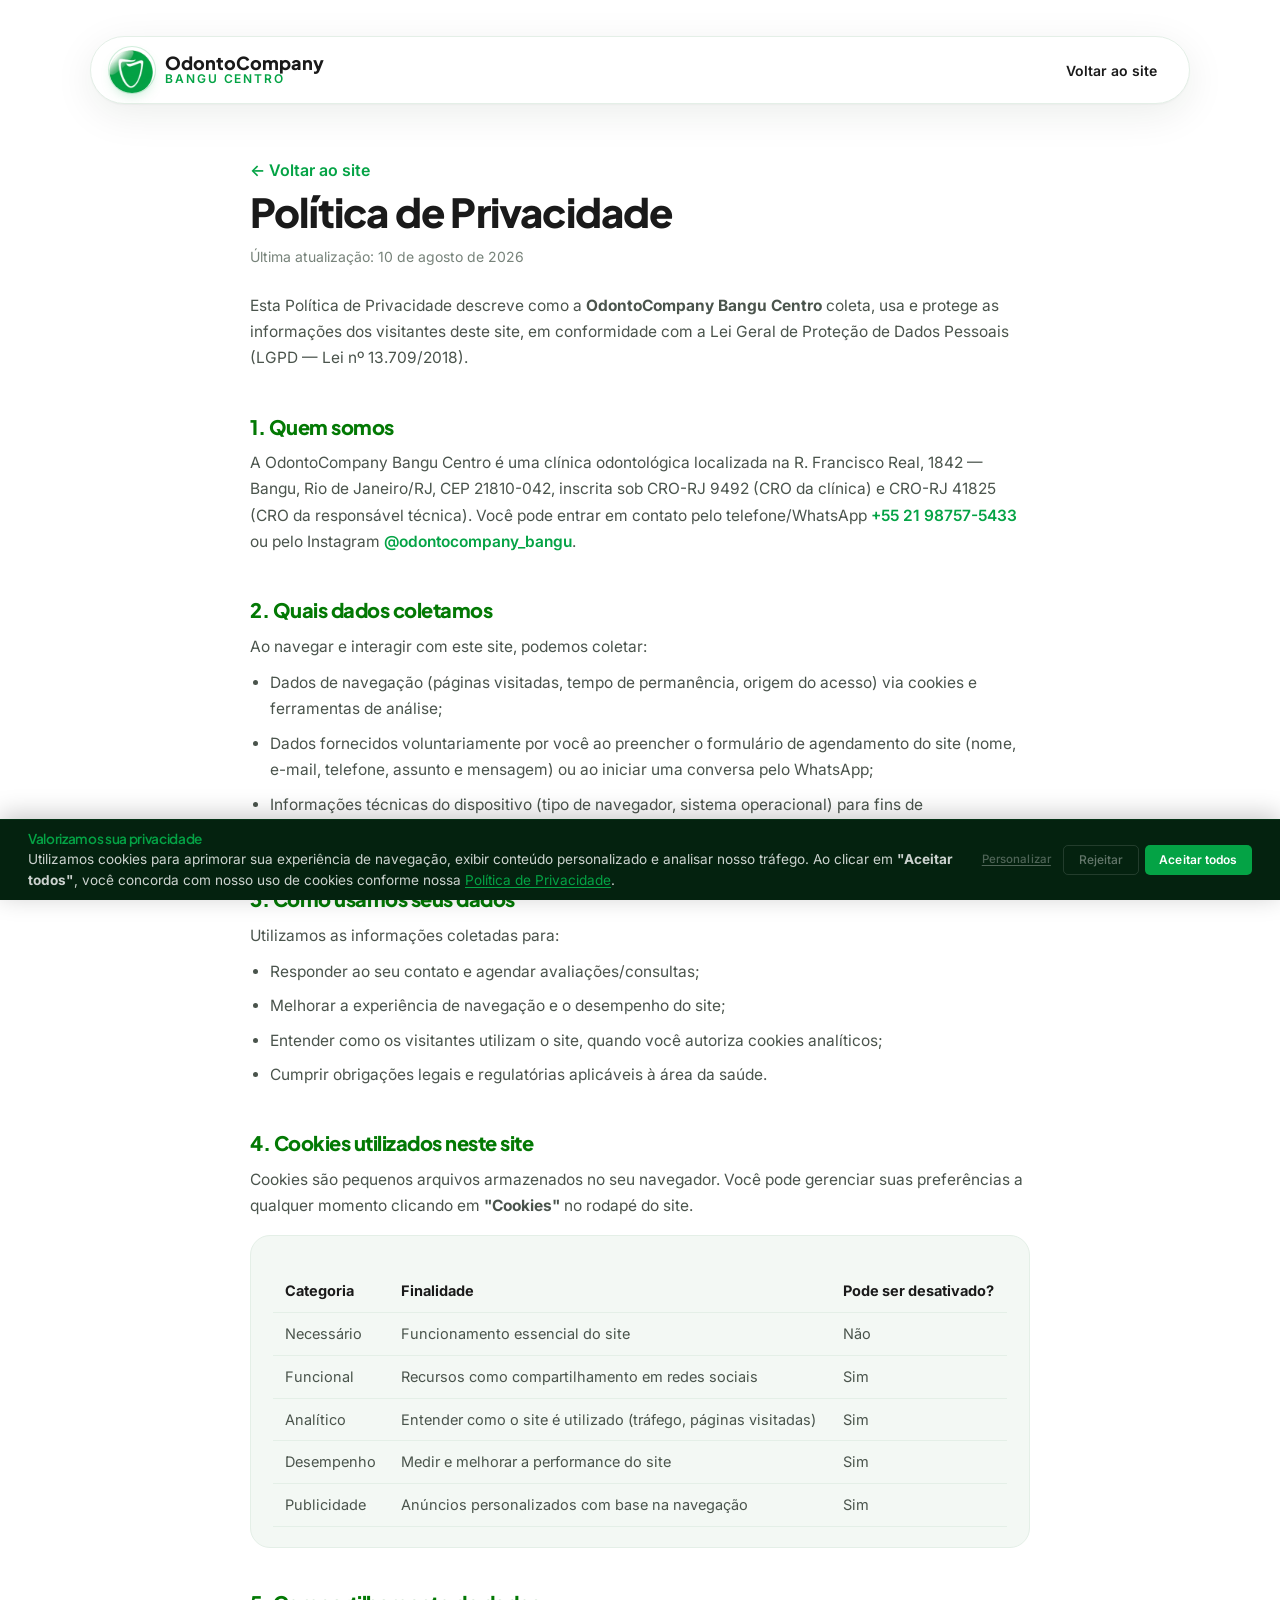
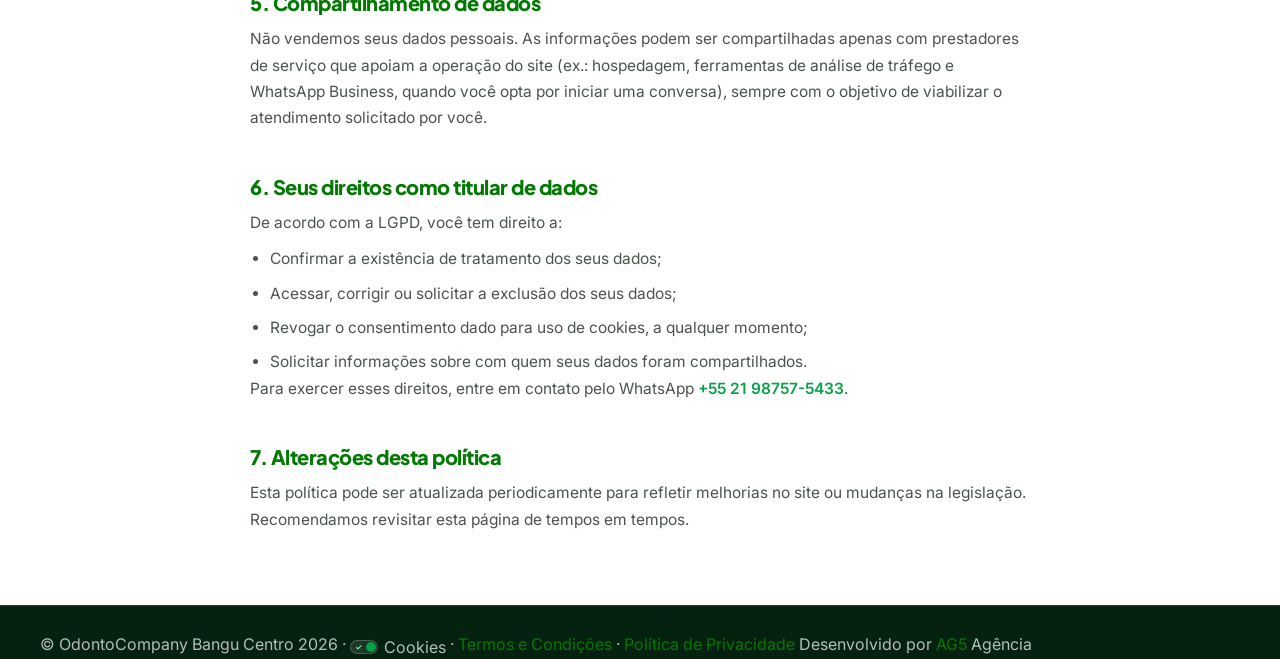
==== politica-de-privacidade.html @ 66516f6b "LP OdontoCompany Bangu — versão inicial" ====
<!DOCTYPE html>
<html lang="pt-BR">
<head>
<meta charset="utf-8" />
<meta name="viewport" content="width=device-width, initial-scale=1" />
<title>Política de Privacidade — OdontoCompany Bangu Centro</title>
<meta name="description" content="Política de Privacidade e uso de cookies do site da OdontoCompany Bangu Centro, clínica odontológica em Bangu, Rio de Janeiro." />
<meta name="robots" content="noindex, follow" />
<link rel="preconnect" href="https://fonts.googleapis.com" />
<link rel="preconnect" href="https://fonts.gstatic.com" crossorigin />
<link href="https://fonts.googleapis.com/css2?family=Plus+Jakarta+Sans:wght@500;600;700;800&family=Inter:wght@400;500;600&display=swap" rel="stylesheet" />
<link rel="icon" href="assets/favicon-odontocompany-bangu.ico" type="image/x-icon" />
<link rel="stylesheet" href="style.css" />
<link rel="stylesheet" href="cookie-banner.css" />
<style>
  .legal{padding-block:clamp(40px,6vw,72px);max-width:820px;margin:0 auto}
  .legal h1{font-size:clamp(28px,3.6vw,40px);font-weight:800;letter-spacing:-.02em}
  .legal .updated{color:var(--texto-fraco);font-size:14px;margin-top:10px}
  .legal h2{font-size:20px;font-weight:800;margin-top:44px;margin-bottom:12px;color:var(--verde-escuro)}
  .legal p,.legal li{font-size:15.5px;line-height:1.7;color:var(--texto-suave)}
  .legal ul{margin:10px 0 0;padding-left:20px;display:grid;gap:8px}
  .legal a{color:var(--verde-primario);font-weight:600}
  .legal .box{background:var(--verde-bg-suave);border:1px solid var(--borda);border-radius:var(--r-md);padding:20px 22px;margin-top:16px}
  .legal table{width:100%;border-collapse:collapse;margin-top:14px;font-size:14.5px}
  .legal th,.legal td{text-align:left;padding:10px 12px;border-bottom:1px solid var(--borda);color:var(--texto-suave)}
  .legal th{color:var(--grafite-texto);font-weight:700}
  .legal .back-link{display:inline-flex;align-items:center;gap:6px;margin-bottom:8px;font-weight:600}
</style>
</head>
<body>

<header class="site-header">
  <div class="container header-inner">
    <a class="brand" href="index.html#inicio">
      <span class="brand-mark"><img src="assets/odontocompany-bangu-logo-mobile.webp" alt="OdontoCompany" /></span>
      <span class="brand-text">
        <strong>OdontoCompany</strong>
        <span>Bangu Centro</span>
      </span>
    </a>
    <nav class="nav" id="nav-menu" style="display:flex">
      <a href="index.html#inicio">Voltar ao site</a>
    </nav>
  </div>
</header>

<main>
  <div class="container legal">
    <a class="back-link" href="index.html#inicio">← Voltar ao site</a>
    <h1>Política de Privacidade</h1>
    <p class="updated">Última atualização: 10 de agosto de 2026</p>

    <p style="margin-top:24px">
      Esta Política de Privacidade descreve como a <strong>OdontoCompany Bangu Centro</strong> coleta,
      usa e protege as informações dos visitantes deste site, em conformidade com a
      Lei Geral de Proteção de Dados Pessoais (LGPD — Lei nº 13.709/2018).
    </p>

    <h2>1. Quem somos</h2>
    <p>
      A OdontoCompany Bangu Centro é uma clínica odontológica localizada na
      R. Francisco Real, 1842 — Bangu, Rio de Janeiro/RJ, CEP 21810-042,
      inscrita sob CRO-RJ 9492 (CRO da clínica) e CRO-RJ 41825 (CRO da responsável técnica).
      Você pode entrar em contato pelo telefone/WhatsApp
      <a href="tel:+5521987575433">+55 21 98757-5433</a> ou pelo Instagram
      <a href="https://www.instagram.com/odontocompany_bangu/" target="_blank" rel="noopener">@odontocompany_bangu</a>.
    </p>

    <h2>2. Quais dados coletamos</h2>
    <p>Ao navegar e interagir com este site, podemos coletar:</p>
    <ul>
      <li>Dados de navegação (páginas visitadas, tempo de permanência, origem do acesso) via cookies e ferramentas de análise;</li>
      <li>Dados fornecidos voluntariamente por você ao preencher o formulário de agendamento do site (nome, e-mail, telefone, assunto e mensagem) ou ao iniciar uma conversa pelo WhatsApp;</li>
      <li>Informações técnicas do dispositivo (tipo de navegador, sistema operacional) para fins de compatibilidade e segurança.</li>
    </ul>

    <h2>3. Como usamos seus dados</h2>
    <p>Utilizamos as informações coletadas para:</p>
    <ul>
      <li>Responder ao seu contato e agendar avaliações/consultas;</li>
      <li>Melhorar a experiência de navegação e o desempenho do site;</li>
      <li>Entender como os visitantes utilizam o site, quando você autoriza cookies analíticos;</li>
      <li>Cumprir obrigações legais e regulatórias aplicáveis à área da saúde.</li>
    </ul>

    <h2>4. Cookies utilizados neste site</h2>
    <p>
      Cookies são pequenos arquivos armazenados no seu navegador. Você pode gerenciar suas
      preferências a qualquer momento clicando em <strong>"Cookies"</strong> no rodapé do site.
    </p>
    <div class="box">
      <table>
        <thead>
          <tr><th>Categoria</th><th>Finalidade</th><th>Pode ser desativado?</th></tr>
        </thead>
        <tbody>
          <tr><td>Necessário</td><td>Funcionamento essencial do site</td><td>Não</td></tr>
          <tr><td>Funcional</td><td>Recursos como compartilhamento em redes sociais</td><td>Sim</td></tr>
          <tr><td>Analítico</td><td>Entender como o site é utilizado (tráfego, páginas visitadas)</td><td>Sim</td></tr>
          <tr><td>Desempenho</td><td>Medir e melhorar a performance do site</td><td>Sim</td></tr>
          <tr><td>Publicidade</td><td>Anúncios personalizados com base na navegação</td><td>Sim</td></tr>
        </tbody>
      </table>
    </div>

    <h2>5. Compartilhamento de dados</h2>
    <p>
      Não vendemos seus dados pessoais. As informações podem ser compartilhadas apenas com
      prestadores de serviço que apoiam a operação do site (ex.: hospedagem, ferramentas de
      análise de tráfego e WhatsApp Business, quando você opta por iniciar uma conversa),
      sempre com o objetivo de viabilizar o atendimento solicitado por você.
    </p>

    <h2>6. Seus direitos como titular de dados</h2>
    <p>De acordo com a LGPD, você tem direito a:</p>
    <ul>
      <li>Confirmar a existência de tratamento dos seus dados;</li>
      <li>Acessar, corrigir ou solicitar a exclusão dos seus dados;</li>
      <li>Revogar o consentimento dado para uso de cookies, a qualquer momento;</li>
      <li>Solicitar informações sobre com quem seus dados foram compartilhados.</li>
    </ul>
    <p>
      Para exercer esses direitos, entre em contato pelo WhatsApp
      <a href="https://wa.me/5521987575433?text=Ol%C3%A1%2C%20vim%20atrav%C3%A9s%20do%20site%20e%20gostaria%20de%20exercer%20meus%20direitos%20sobre%20meus%20dados%20pessoais." target="_blank" rel="noopener">+55 21 98757-5433</a>.
    </p>

    <h2>7. Alterações desta política</h2>
    <p>
      Esta política pode ser atualizada periodicamente para refletir melhorias no site ou
      mudanças na legislação. Recomendamos revisitar esta página de tempos em tempos.
    </p>
  </div>
</main>

<footer class="site-footer">
  <div class="container credits" style="margin-top:0;border-top:none;padding-top:26px">
    <span>© OdontoCompany Bangu Centro 2026 ·
      <a href="#" id="ck-prefs-link" class="ck-toggle-link">
        <span id="cookie-toggle" class="ck-toggle-visual active">
          <span class="ck-toggle-check">✓</span>
          <span class="ck-toggle-x">✕</span>
          <span id="cookie-toggle-dot" class="ck-toggle-dot"></span>
        </span>
        Cookies
      </a> ·
      <a href="termos-e-condicoes.html">Termos e Condições</a> ·
      <a href="politica-de-privacidade.html">Política de Privacidade</a>
    </span>
    <span>Desenvolvido por <a href="https://www.ag5agencia.com.br" target="_blank" rel="noopener">AG5</a> Agência</span>
  </div>
</footer>

<!-- ========== COOKIE BANNER (LGPD) — Padrão AG5 ========== -->
<div id="ck-banner" class="ck-banner" role="dialog" aria-modal="true" aria-label="Aviso de cookies" aria-live="polite" aria-hidden="true">
  <div class="ck-banner__inner">
    <div class="ck-banner__content">
      <h2 class="ck-banner__title">Valorizamos sua privacidade</h2>
      <p class="ck-banner__text">
        Utilizamos cookies para aprimorar sua experiência de navegação, exibir conteúdo
        personalizado e analisar nosso tráfego. Ao clicar em <strong>"Aceitar todos"</strong>,
        você concorda com nosso uso de cookies conforme nossa
        <a href="politica-de-privacidade.html" class="ck-banner__link">Política de Privacidade</a>.
      </p>
    </div>
    <div class="ck-banner__actions">
      <button id="ck-customize" class="ck-btn ck-btn--ghost">Personalizar</button>
      <button id="ck-reject" class="ck-btn ck-btn--outline">Rejeitar</button>
      <button id="ck-accept-all" class="ck-btn ck-btn--primary">Aceitar todos</button>
    </div>
  </div>
</div>

<div id="ck-modal" class="ck-modal" role="dialog" aria-modal="true" aria-label="Personalizar preferências de cookies" aria-hidden="true">
  <div class="ck-modal__overlay" id="ck-modal-overlay"></div>
  <div class="ck-modal__box">

    <div class="ck-modal__header">
      <h2 class="ck-modal__title">Personalizar preferências de consentimento</h2>
      <button class="ck-modal__close" id="ck-modal-close" aria-label="Fechar modal">
        <svg width="18" height="18" viewBox="0 0 24 24" fill="none" aria-hidden="true">
          <path d="M18 6L6 18M6 6l12 12" stroke="currentColor" stroke-width="2" stroke-linecap="round" stroke-linejoin="round" />
        </svg>
      </button>
    </div>

    <div class="ck-modal__body">
      <p class="ck-modal__intro">
        Utilizamos cookies para ajudar você a navegar com eficiência e executar certas funções.
        Os cookies classificados como <strong>"Necessário"</strong> são essenciais para o
        funcionamento básico do site e não podem ser desativados.
      </p>

      <div class="ck-category">
        <div class="ck-category__header">
          <div class="ck-category__info">
            <h3 class="ck-category__name">Necessário</h3>
            <p class="ck-category__desc">
              Essenciais para o funcionamento do site. Não armazenam dados pessoalmente identificáveis.
            </p>
          </div>
          <span class="ck-category__badge">Sempre ativo</span>
        </div>
      </div>

      <div class="ck-category">
        <div class="ck-category__header">
          <div class="ck-category__info">
            <h3 class="ck-category__name">Funcional</h3>
            <p class="ck-category__desc">
              Ajudam a executar funcionalidades como compartilhamento em mídia social e recursos de terceiros.
            </p>
          </div>
          <label class="ck-toggle" aria-label="Ativar cookies funcionais">
            <input type="checkbox" id="ck-functional" name="functional">
            <span class="ck-toggle__slider"></span>
          </label>
        </div>
      </div>

      <div class="ck-category">
        <div class="ck-category__header">
          <div class="ck-category__info">
            <h3 class="ck-category__name">Analítico</h3>
            <p class="ck-category__desc">
              Usados para entender como os visitantes interagem com o site (visitantes, taxa de rejeição, etc.).
            </p>
          </div>
          <label class="ck-toggle" aria-label="Ativar cookies analíticos">
            <input type="checkbox" id="ck-analytics" name="analytics">
            <span class="ck-toggle__slider"></span>
          </label>
        </div>
      </div>

      <div class="ck-category">
        <div class="ck-category__header">
          <div class="ck-category__info">
            <h3 class="ck-category__name">Desempenho</h3>
            <p class="ck-category__desc">
              Analisam índices de desempenho do site para oferecer melhor experiência ao visitante.
            </p>
          </div>
          <label class="ck-toggle" aria-label="Ativar cookies de desempenho">
            <input type="checkbox" id="ck-performance" name="performance">
            <span class="ck-toggle__slider"></span>
          </label>
        </div>
      </div>

      <div class="ck-category">
        <div class="ck-category__header">
          <div class="ck-category__info">
            <h3 class="ck-category__name">Publicidade</h3>
            <p class="ck-category__desc">
              Entregam anúncios personalizados com base nas páginas visitadas anteriormente.
            </p>
          </div>
          <label class="ck-toggle" aria-label="Ativar cookies de publicidade">
            <input type="checkbox" id="ck-advertising" name="advertising">
            <span class="ck-toggle__slider"></span>
          </label>
        </div>
      </div>

    </div>

    <div class="ck-modal__footer">
      <button id="ck-modal-reject" class="ck-btn ck-btn--outline">Rejeitar</button>
      <button id="ck-modal-save" class="ck-btn ck-btn--ghost">Salvar Preferências</button>
      <button id="ck-modal-accept-all" class="ck-btn ck-btn--primary">Aceitar todos</button>
    </div>

  </div>
</div>

<button id="ck-prefs-btn" class="ck-prefs-btn" aria-label="Preferências de cookies" style="display:none;">Cookies</button>

<script src="cookie-banner.js" defer></script>
</body>
</html>
---- style.css ----
:root{
  --verde-primario:#04A345;
  --verde-escuro:#037904;
  --verde-profundo:#04220F;
  --branco:#FFFFFF;
  --grafite-texto:#1A1A1A;
  --texto-suave:#4A544C;
  --texto-fraco:#77837A;
  --verde-bg-suave:#F3F8F4;
  --borda:#E4EFE7;
  --font-titulo:'Plus Jakarta Sans',system-ui,sans-serif;
  --font-corpo:'Inter',system-ui,sans-serif;
  --sp-1:8px; --sp-2:14px; --sp-3:22px; --sp-4:34px; --sp-5:56px;
  --r-sm:14px; --r-md:20px; --r-lg:26px; --r-pill:999px;
  --shadow-sm:0 8px 22px rgba(3,121,4,.07);
  --shadow-md:0 18px 44px rgba(3,121,4,.12);
  --shadow-lg:0 30px 70px rgba(3,121,4,.22);
  --ease-out:cubic-bezier(.16,1,.3,1);
}

*,*::before,*::after{box-sizing:border-box}
html{scroll-behavior:smooth}
body{margin:0;font-family:var(--font-corpo);color:var(--grafite-texto);background:var(--branco);-webkit-font-smoothing:antialiased;line-height:1.5}
img,video{max-width:100%}
a{color:var(--verde-escuro);text-decoration:none;transition:color .2s ease}
a:hover{color:var(--verde-primario)}
h1,h2,h3{font-family:var(--font-titulo);letter-spacing:-.025em;line-height:1.12;margin:0}
p{margin:0}

.container{width:100%;max-width:1240px;margin:0 auto;padding-inline:20px}
.narrow{max-width:1100px}
.narrow-sm{max-width:900px}
.section{padding-block:clamp(52px,7vw,100px)}
.section-soft{background:var(--verde-bg-suave)}
.section-dark{background:var(--verde-escuro);color:#fff}
.eyebrow{font-size:12.5px;font-weight:700;letter-spacing:.16em;text-transform:uppercase;color:var(--verde-primario)}

/* Separador entre seções */
.section-divider{display:flex;justify-content:center;padding-block:clamp(6px,1.4vw,14px);background:#fff}
.section-divider span{display:block;width:min(94%,760px);height:1.5px;border-radius:var(--r-pill);background:linear-gradient(90deg,rgba(4,163,69,0) 0%,rgba(4,163,69,.5) 50%,rgba(4,163,69,0) 100%)}
.section h2{font-size:clamp(28px,3.6vw,42px);font-weight:800;margin-top:var(--sp-2);text-wrap:balance}
.h2-lg{font-size:clamp(28px,3.8vw,46px)!important}
.on-dark{color:#fff;max-width:560px;margin:0!important}
.lead{font-size:17px;line-height:1.65;color:var(--texto-suave);margin-top:18px;max-width:540px;text-wrap:pretty}
.lead-sm{font-size:16px;max-width:360px;margin:0}
.accent{color:var(--verde-primario)}
.fineprint{font-size:13.5px;color:var(--texto-fraco);margin-top:20px}
.center{text-align:center}
.split{display:grid;grid-template-columns:1fr;gap:clamp(28px,4vw,56px);align-items:center}
.head-row{display:flex;flex-wrap:wrap;gap:22px;align-items:flex-end;justify-content:space-between}
.section-head{max-width:660px}

/* Botões */
.btn{display:inline-block;padding:15px 26px;border-radius:var(--r-pill);font-family:var(--font-titulo);font-weight:700;font-size:16px;border:0;cursor:pointer;transition:background .2s ease,border-color .2s ease,color .2s ease}
.btn-primary{background:var(--verde-primario);color:#fff;box-shadow:0 10px 26px rgba(4,163,69,.3)}
.btn-primary:hover{background:var(--verde-escuro);color:#fff}
.btn-ghost{border:1.5px solid #C9E2D3;color:var(--grafite-texto)}
.btn-ghost:hover{border-color:var(--verde-primario);color:var(--verde-escuro)}
.btn-sm{padding:11px 20px;font-size:14.5px}
.btn-block{width:100%}
.btn-row{display:flex;flex-wrap:wrap;gap:12px;margin-top:30px}

/* Header */
.site-header{position:sticky;top:0;z-index:50;background:rgba(255,255,255,.94);backdrop-filter:blur(10px);-webkit-backdrop-filter:blur(10px);border-bottom:1px solid var(--borda);transition:box-shadow .3s ease}
.site-header.is-scrolled{box-shadow:0 8px 30px -12px rgba(4,34,15,.16)}
.header-inner{display:flex;align-items:center;justify-content:space-between;gap:20px;padding-block:12px}
.brand{display:flex;align-items:center;gap:10px}
.brand-mark{position:relative;width:42px;height:42px;border-radius:var(--r-pill);overflow:hidden;display:block;flex-shrink:0;box-shadow:0 0 0 1px rgba(4,163,69,.18),0 6px 14px -6px rgba(4,163,69,.35)}
.brand-mark img{width:100%;height:148%;object-fit:cover;object-position:center top;display:block}
.brand-text{display:flex;flex-direction:column;line-height:1.05}
.brand-text strong{font-family:var(--font-titulo);font-weight:800;font-size:17px;color:var(--grafite-texto)}
.brand-text span{font-size:11.5px;font-weight:600;color:var(--verde-primario);letter-spacing:.14em;text-transform:uppercase}
.nav{display:none;align-items:center;gap:26px}
.nav a{font-size:14.5px;font-weight:500;color:var(--grafite-texto);transition:color .2s ease}
.nav a:hover{color:var(--verde-primario)}
.nav a.btn{color:#fff}
.nav-toggle{background:transparent;border:1px solid var(--borda);border-radius:12px;width:44px;height:44px;cursor:pointer;color:var(--grafite-texto);display:grid;place-items:center;transition:background .2s ease,border-color .2s ease,transform .2s var(--ease-out)}
.nav-toggle:hover{background:var(--verde-bg-suave);border-color:var(--verde-primario)}
.nav-toggle:active{transform:scale(.94)}
.nav-toggle svg{width:20px;height:20px}

/* Drawer mobile */
.drawer-overlay{position:fixed;inset:0;z-index:9998;background:rgba(4,34,15,.55);opacity:0;visibility:hidden;transition:opacity .35s var(--ease-out),visibility .35s var(--ease-out);backdrop-filter:blur(2px)}
.drawer-overlay.is-open{opacity:1;visibility:visible}
.drawer{position:fixed;top:0;right:0;bottom:0;width:min(320px,85vw);max-width:380px;z-index:9999;background:#fff;transform:translateX(100%);transition:transform .35s var(--ease-out);display:flex;flex-direction:column;box-shadow:-10px 0 40px rgba(4,34,15,.16)}
.drawer.is-open{transform:translateX(0)}
.drawer-header{display:flex;align-items:center;justify-content:space-between;gap:16px;padding:18px 22px;border-bottom:1px solid var(--borda)}
.drawer-header .brand-mark{width:40px;height:40px}
.drawer-header .brand-text strong{font-size:16px}
.drawer-header .brand-text span{font-size:11px}
.drawer-close{background:var(--verde-bg-suave);border:1px solid var(--borda);border-radius:12px;width:40px;height:40px;font-size:20px;cursor:pointer;color:var(--grafite-texto);display:grid;place-items:center;transition:background .2s ease,border-color .2s ease,color .2s ease}
.drawer-close:hover{background:var(--verde-primario);border-color:var(--verde-primario);color:#fff}
.drawer-nav{flex:1;overflow-y:auto;padding:18px 22px 28px;display:flex;flex-direction:column;gap:6px}
.drawer-nav a{font-family:var(--font-titulo);font-size:18px;font-weight:700;color:var(--grafite-texto);padding:14px 0;border-bottom:1px solid var(--borda);opacity:.92;transition:opacity .2s ease,color .2s ease,transform .2s ease}
.drawer-nav a:hover{color:var(--verde-primario);opacity:1;transform:translateX(4px)}
.drawer-nav a.btn{margin-top:10px;text-align:center;border-bottom:0;transform:none;opacity:1}
.drawer-nav a.btn:hover{transform:none}
body.is-drawer-open{overflow:hidden}

/* Hero */
.hero{display:grid;grid-template-columns:1fr;gap:clamp(24px,3.2vw,40px);align-items:center;padding-block:clamp(22px,4vh,48px) clamp(32px,5vh,64px);position:relative}
.hero h1{font-size:clamp(34px,5vw,58px);line-height:1.03;font-weight:800;letter-spacing:-.035em;margin-top:16px;text-wrap:balance}
.hero .lead{font-size:clamp(15px,1.5vw,17.5px);max-width:480px;margin-top:18px}
.hero-media{position:relative}
.hero-video{position:relative;border-radius:28px;overflow:hidden;background:var(--verde-escuro);aspect-ratio:3/4;max-height:min(560px,68vh);box-shadow:0 30px 70px rgba(3,121,4,.28),0 8px 24px rgba(4,34,15,.14);margin-inline:auto;width:100%;isolation:isolate}
.hero-video::before{content:'';position:absolute;inset:0;border-radius:inherit;padding:1.5px;background:linear-gradient(160deg,rgba(255,255,255,.5),rgba(255,255,255,0) 30%,rgba(255,255,255,0) 70%,rgba(127,215,155,.4));-webkit-mask:linear-gradient(#fff 0 0) content-box,linear-gradient(#fff 0 0);-webkit-mask-composite:xor;mask-composite:exclude;z-index:2;pointer-events:none}
.hero-video img,.hero-video video{width:100%;height:100%;object-fit:cover;display:block;filter:saturate(1.08) contrast(1.05) brightness(.97)}
.hero-img{display:none}
.video-mask{position:absolute;inset:0;background:linear-gradient(180deg,rgba(3,60,20,.02) 0%,rgba(3,60,20,.08) 55%,rgba(2,40,14,.22) 100%);pointer-events:none}
.hero-vid-ctrls{position:absolute;bottom:16px;right:16px;z-index:5;display:flex;align-items:center;gap:8px}
.hero-vid-mute,.hero-vid-expand{width:38px;height:38px;border-radius:50%;background:rgba(4,34,15,.65);border:1px solid rgba(255,255,255,.25);color:#fff;backdrop-filter:blur(8px);-webkit-backdrop-filter:blur(8px);display:flex;align-items:center;justify-content:center;cursor:pointer;transition:all .25s ease;padding:0}
.hero-vid-mute:hover,.hero-vid-expand:hover{background:rgba(4,163,69,.85);border-color:#7FD79B;transform:scale(1.08)}
.hero-vid-mute svg,.hero-vid-expand svg{width:18px;height:18px;display:block}
.hero-vid-mute .ico-som{display:none}
.hero-vid-mute.is-unmuted .ico-mudo{display:none}
.hero-vid-mute.is-unmuted .ico-som{display:block}
.hero .eyebrow{display:block}

/* Por que adiar dói mais — comparação problema/solução */
.figure-wrap{position:relative}
.figure-tall{width:100%;border-radius:var(--r-lg);display:block;box-shadow:var(--shadow-md);object-fit:cover;aspect-ratio:3/4}

.compare-section{padding-block:clamp(56px,8vw,100px);background:#fff}
.compare-section .section-head.center{max-width:640px;margin-inline:auto;text-align:center}
.compare-section .section-head.center .lead{margin-inline:auto}

.compare-grid{display:grid;grid-template-columns:1fr;gap:20px;margin-top:clamp(40px,6vw,56px);align-items:start;position:relative}
.compare-col{position:relative}
.compare-media{position:relative;border-radius:var(--r-lg);overflow:hidden;aspect-ratio:1/1;isolation:isolate}
.compare-media::before{content:'';position:absolute;inset:0;border-radius:inherit;padding:1.5px;background:linear-gradient(155deg,rgba(255,255,255,.7),rgba(255,255,255,0) 35%,rgba(255,255,255,0) 65%,rgba(255,255,255,.25));-webkit-mask:linear-gradient(#fff 0 0) content-box,linear-gradient(#fff 0 0);-webkit-mask-composite:xor;mask-composite:exclude;z-index:2;pointer-events:none}
.compare-media img{width:100%;height:100%;object-fit:cover;display:block;transition:transform .6s var(--ease-out)}
.compare-col:hover .compare-media img{transform:scale(1.04)}
.compare-problema .compare-media{box-shadow:0 26px 58px -16px rgba(4,34,15,.24)}
.compare-problema .compare-media img{filter:grayscale(.45) contrast(1.02) brightness(.86)}
.compare-solucao .compare-media{box-shadow:0 32px 68px -14px rgba(4,163,69,.3)}
.compare-solucao .compare-media img{filter:saturate(1.1) contrast(1.05) brightness(1)}
.compare-tag{display:inline-flex;align-items:center;font-family:var(--font-titulo);font-size:12px;font-weight:800;letter-spacing:.14em;text-transform:uppercase;padding:6px 16px;border-radius:var(--r-pill);margin-top:24px}
.compare-tag-problema{background:rgba(232,145,122,.14);color:#C15A3D}
.compare-tag-solucao{background:rgba(4,163,69,.12);color:var(--verde-escuro)}
.compare-col h3{font-family:var(--font-titulo);font-size:clamp(21px,2.4vw,25px);font-weight:800;letter-spacing:-.02em;color:var(--grafite-texto);margin-top:12px}
.compare-col ul{list-style:none;margin:18px 0 0;padding:0;display:grid;gap:12px}
.compare-col ul li{display:flex;align-items:flex-start;gap:11px;font-size:14.5px;line-height:1.55;color:var(--texto-suave)}
.compare-ico{flex-shrink:0;width:22px;height:22px;border-radius:50%;display:flex;align-items:center;justify-content:center;font-size:11px;font-weight:800;margin-top:1px}
.compare-problema .compare-ico{background:rgba(217,119,87,.12);color:#C15A3D}
.compare-solucao .compare-ico{background:rgba(4,163,69,.14);color:var(--verde-escuro)}

.compare-vs{display:none}

.compare-foot{display:flex;justify-content:center;margin-top:clamp(44px,6vw,60px)}

@media (min-width:760px){
  .compare-grid{grid-template-columns:1fr 1fr;gap:40px}
  .compare-vs{display:flex;align-items:center;justify-content:center;position:absolute;left:50%;top:80px;transform:translate(-50%,-50%);width:52px;height:52px;border-radius:50%;background:#fff;border:1px solid var(--borda);box-shadow:var(--shadow-sm);font-family:var(--font-titulo);font-size:12px;font-weight:800;letter-spacing:.06em;color:var(--texto-fraco);z-index:3}
}

/* Acordeão */
.accordion{display:grid;gap:12px;margin-top:36px}
.acc-item{border:1px solid var(--borda);border-radius:20px;background:#fff;overflow:hidden;transition:border-color .2s ease,box-shadow .2s ease,transform .2s ease}
.acc-item:hover{border-color:#B9DCC6;box-shadow:var(--shadow-sm);transform:translateY(-1px)}
.acc-btn{width:100%;display:flex;align-items:center;gap:16px;justify-content:space-between;background:transparent;border:0;padding:22px 24px;cursor:pointer;text-align:left;font-family:var(--font-titulo)}
.acc-btn>span:first-child{display:flex;align-items:center;gap:14px;min-width:0;flex:1}
.acc-num{font-size:12.5px;font-weight:700;color:var(--verde-primario);font-variant-numeric:tabular-nums;min-width:22px}
.acc-icon{display:flex;align-items:center;justify-content:center;width:38px;height:38px;border-radius:12px;background:var(--verde-bg-suave);color:var(--verde-primario);flex-shrink:0}
.acc-icon svg{width:20px;height:20px}
.acc-item[data-open="true"] .acc-icon{background:var(--verde-primario);color:#fff}
.acc-title{flex:1;min-width:0;font-size:clamp(17px,2vw,21px);font-weight:700;letter-spacing:-.02em;color:var(--grafite-texto)}
.acc-plus{width:34px;height:34px;border-radius:var(--r-pill);background:var(--verde-bg-suave);color:var(--verde-escuro);display:flex;align-items:center;justify-content:center;font-size:20px;flex-shrink:0;line-height:1;transition:transform .3s ease}
.acc-item[data-open="true"]{border-color:var(--verde-primario);box-shadow:var(--shadow-md)}
.acc-item[data-open="true"] .acc-plus{transform:rotate(45deg);background:var(--verde-primario);color:#fff}
.acc-panel{max-height:0;overflow:hidden;transition:max-height .35s ease-in-out}
.acc-item[data-open="true"] .acc-panel{max-height:720px}
.acc-body{padding:0 24px 24px 58px}
.acc-body p{margin-bottom:16px;font-size:15.5px;line-height:1.65;color:var(--texto-suave);max-width:660px}
.tags{display:flex;flex-wrap:wrap;gap:8px}
.tags span{font-size:13.5px;color:#2C3A2F;background:var(--verde-bg-suave);border:1px solid #E1EFE6;padding:8px 14px;border-radius:var(--r-pill)}
.accordion-flat .acc-item{border:0;border-bottom:1px solid var(--borda);border-radius:0;background:transparent;transition:background .3s ease}
.accordion-flat .acc-item:hover{transform:none;box-shadow:none;background:var(--verde-bg-suave)}
.accordion-flat .acc-btn{padding:22px 16px 22px 4px}
.accordion-flat .acc-btn>span:first-child{gap:20px}
.accordion-flat .acc-num{font-family:var(--font-titulo);font-size:13px;font-weight:800;letter-spacing:.04em;color:var(--texto-fraco);min-width:26px;transition:color .3s ease}
.accordion-flat .acc-item[data-open="true"] .acc-num{color:var(--verde-primario)}
.accordion-flat .acc-title{font-size:clamp(16.5px,1.9vw,18.5px);letter-spacing:-.015em}
.accordion-flat .acc-plus{width:30px;height:30px;font-size:17px;border:1px solid var(--borda);background:transparent}
.accordion-flat .acc-item[data-open="true"] .acc-plus{border-color:transparent}
.accordion-flat .acc-body{padding:0 16px 26px 50px}
.accordion-flat .acc-body p{font-size:16px;line-height:1.62;max-width:640px;margin:0;color:var(--texto-suave)}

/* Serviços — mosaico bento com imagem de fundo */
.section-services{background:linear-gradient(180deg,#fff 0%,#f8fcfa 100%)}
.section-head.center{margin-inline:auto}

.services-bento{display:grid;grid-template-columns:1fr;gap:16px;margin-top:clamp(36px,5vw,56px)}
.bento-card{position:relative;display:block;border-radius:24px;overflow:hidden;isolation:isolate;background:var(--verde-profundo);min-height:200px;box-shadow:0 20px 46px -16px rgba(4,34,15,.28);transition:transform .4s var(--ease-out),box-shadow .4s var(--ease-out)}
.bento-card::before{content:'';position:absolute;inset:0;border-radius:inherit;padding:1.5px;background:linear-gradient(155deg,rgba(255,255,255,.5),rgba(255,255,255,0) 30%,rgba(255,255,255,0) 70%,rgba(127,215,155,.4));-webkit-mask:linear-gradient(#fff 0 0) content-box,linear-gradient(#fff 0 0);-webkit-mask-composite:xor;mask-composite:exclude;z-index:3;pointer-events:none}
@media (max-width:639px){
  .bento-card.bento-wide{min-height:280px}
}
.bento-card:hover{transform:translateY(-6px);box-shadow:0 30px 60px -14px rgba(4,34,15,.36)}
.bento-bg{position:absolute;inset:0;width:100%;height:100%;object-fit:cover;z-index:0;filter:saturate(1.06) contrast(1.04) brightness(.82);transition:transform .6s var(--ease-out)}
.bento-card:hover .bento-bg{transform:scale(1.07)}
.bento-scrim{position:absolute;inset:0;z-index:1;background:linear-gradient(195deg,rgba(2,20,8,.18) 0%,rgba(2,20,8,.3) 45%,rgba(2,16,7,.92) 100%);pointer-events:none}
/* Fallback quando a imagem não existe ainda: gradiente + textura de pontos */
.bento-card.bento-fallback{background:linear-gradient(155deg,var(--verde-escuro) 0%,var(--verde-profundo) 100%)}
.bento-card.bento-fallback::after{content:'';position:absolute;inset:0;z-index:1;opacity:.14;background-image:radial-gradient(rgba(255,255,255,.9) 1px,transparent 1px);background-size:16px 16px}
.bento-card.bento-fallback .bento-scrim{background:linear-gradient(195deg,rgba(2,20,8,.05) 0%,rgba(2,20,8,.25) 45%,rgba(2,16,7,.85) 100%)}

.bento-content{position:relative;z-index:2;height:100%;display:flex;flex-direction:column;justify-content:space-between;padding:22px}
.bento-top{display:flex;align-items:center;justify-content:space-between}
.bento-num{font-family:var(--font-titulo);font-size:13px;font-weight:800;letter-spacing:.12em;color:rgba(255,255,255,.65)}
.bento-icon{width:42px;height:42px;border-radius:13px;background:rgba(255,255,255,.14);backdrop-filter:blur(8px);-webkit-backdrop-filter:blur(8px);border:1px solid rgba(255,255,255,.22);color:#fff;display:flex;align-items:center;justify-content:center;transition:background .3s ease,border-color .3s ease}
.bento-icon svg{width:21px;height:21px}
.bento-card:hover .bento-icon{background:var(--verde-primario);border-color:transparent}
.bento-bottom{display:flex;flex-direction:column;gap:10px}
.bento-title{font-family:var(--font-titulo);font-size:clamp(19px,2vw,23px);font-weight:800;letter-spacing:-.02em;color:#fff;line-height:1.15;text-wrap:balance}
.bento-cta{display:inline-flex;align-items:center;gap:7px;font-family:var(--font-titulo);font-size:13.5px;font-weight:700;color:#7FD79B;width:fit-content;transition:gap .25s ease}
.bento-cta span{transition:transform .25s ease}
.bento-card:hover .bento-cta{gap:12px}
.bento-card:hover .bento-cta span{transform:translateX(3px)}

.bento-card.is-visible{opacity:1!important;transform:translateY(0)!important;transition:opacity .6s var(--ease-out),transform .6s var(--ease-out),box-shadow .4s var(--ease-out)}

.bento-card.bento-hidden-mobile{display:none}
.services-more{display:none;align-items:center;justify-content:center;gap:8px;width:100%;margin-top:18px;padding:15px 20px;border-radius:var(--r-pill);border:1px solid var(--borda);background:#fff;color:var(--verde-escuro);font-family:var(--font-titulo);font-size:14.5px;font-weight:700;cursor:pointer;transition:background .2s ease,border-color .2s ease}
.services-more svg{width:17px;height:17px;transition:transform .3s var(--ease-out)}
.services-more:hover{background:var(--verde-bg-suave);border-color:#B9DCC6}

@media (min-width:640px){
  .services-bento{grid-template-columns:repeat(4,1fr);grid-auto-rows:220px;gap:18px}
  .bento-wide{grid-column:span 2;grid-row:span 1}
  .bento-sm{grid-column:span 1;grid-row:span 1}
  .bento-card{min-height:0}
}
@media (min-width:1024px){
  .services-bento{grid-auto-rows:240px;gap:20px}
}

/* Galeria — mosaico premium de fotos da estrutura */
.gallery-bento{display:grid;grid-template-columns:1fr;gap:20px;margin-top:clamp(36px,5vw,56px)}
.gb-item{position:relative;border-radius:var(--r-lg);overflow:hidden;aspect-ratio:4/3;isolation:isolate;background:var(--verde-profundo);box-shadow:0 24px 50px -20px rgba(4,34,15,.32),0 6px 16px -6px rgba(4,34,15,.14);transition:transform .55s var(--ease-out),box-shadow .55s var(--ease-out)}
.gb-item::before{content:'';position:absolute;inset:0;border-radius:inherit;padding:1.5px;background:linear-gradient(155deg,rgba(255,255,255,.6),rgba(255,255,255,0) 30%,rgba(255,255,255,0) 70%,rgba(127,215,155,.45));-webkit-mask:linear-gradient(#fff 0 0) content-box,linear-gradient(#fff 0 0);-webkit-mask-composite:xor;mask-composite:exclude;z-index:3;pointer-events:none;transition:padding .4s ease}
.gb-item:hover{transform:translateY(-8px) scale(1.012);box-shadow:0 40px 74px -16px rgba(4,34,15,.44),0 14px 28px -8px rgba(4,34,15,.22),0 0 0 1px rgba(127,215,155,.12)}
.gb-item img{width:100%;height:100%;object-fit:cover;display:block;z-index:0;filter:saturate(1.05) contrast(1.03);transition:transform .9s var(--ease-out),filter .5s ease}
.gb-item:hover img{transform:scale(1.09);filter:saturate(1.14) contrast(1.05) brightness(1.02)}
.gb-video:hover img{transform:scale(1.003)}
.gb-video.gb-video-active video{transition:transform .9s var(--ease-out)}
.gb-video.gb-video-active:hover video{transform:scale(1.0015)}
.gb-item::after{content:'';position:absolute;inset:0;z-index:1;background:linear-gradient(190deg,rgba(2,20,8,0) 48%,rgba(2,16,7,.2) 68%,rgba(2,16,7,.85) 100%);pointer-events:none;transition:background .5s ease}
.gb-item:hover::after{background:linear-gradient(190deg,rgba(2,20,8,0) 40%,rgba(2,16,7,.28) 66%,rgba(2,16,7,.9) 100%)}

.gb-chip{position:absolute;top:16px;left:18px;z-index:2;display:inline-flex;align-items:center;justify-content:center;min-width:34px;height:26px;padding:0 9px;border-radius:var(--r-pill);font-family:var(--font-titulo);font-size:11.5px;font-weight:800;letter-spacing:.1em;color:#fff;background:rgba(255,255,255,.14);backdrop-filter:blur(8px);border:1px solid rgba(255,255,255,.25);transition:background .35s ease,border-color .35s ease,transform .35s var(--ease-out)}
.gb-item:hover .gb-chip{background:var(--verde-primario);border-color:transparent;transform:translateY(-1px)}

.gb-caption{position:absolute;left:18px;bottom:16px;z-index:2;display:flex;align-items:center;gap:9px;font-family:var(--font-titulo);font-size:15.5px;font-weight:700;letter-spacing:-.01em;color:#fff}
.gb-caption-line{display:block;width:16px;height:1.5px;background:#7FD79B;transition:width .4s var(--ease-out)}
.gb-item:hover .gb-caption-line{width:28px}

.gb-video{cursor:pointer}
.gb-video-icon{position:absolute;top:50%;left:50%;transform:translate(-50%,-50%);z-index:2;width:68px;height:68px;border-radius:50%;display:flex;align-items:center;justify-content:center;pointer-events:none}
.gb-video-icon::before{content:'';position:absolute;inset:0;border-radius:50%;background:rgba(255,255,255,.14);backdrop-filter:blur(14px);-webkit-backdrop-filter:blur(14px);border:1px solid rgba(255,255,255,.4);box-shadow:0 18px 40px -10px rgba(2,16,7,.55),inset 0 1px 0 rgba(255,255,255,.5);transition:background .35s var(--ease-out),border-color .35s ease,transform .35s var(--ease-out)}
.gb-video-icon::after{content:'';position:absolute;inset:-9px;border-radius:50%;border:1px solid rgba(255,255,255,.3);opacity:0;transform:scale(.85);transition:opacity .4s ease,transform .4s var(--ease-out)}
.gb-video-icon svg{position:relative;z-index:1;width:24px;height:24px;margin-left:3px;color:#fff;filter:drop-shadow(0 2px 6px rgba(0,0,0,.35));transition:transform .35s var(--ease-out)}
.gb-video:hover .gb-video-icon::before{background:var(--verde-primario);border-color:rgba(255,255,255,.6);transform:scale(1.06);box-shadow:0 22px 48px -8px rgba(4,163,69,.55),inset 0 1px 0 rgba(255,255,255,.4)}
.gb-video:hover .gb-video-icon::after{opacity:1;transform:scale(1)}
.gb-video:hover .gb-video-icon svg{transform:scale(1.08)}
.gb-video video{width:100%;height:100%;object-fit:cover;display:block;position:relative;z-index:1;background:#000;cursor:pointer}
.gb-video.gb-video-active{cursor:default}

/* Botão play/pause customizado, compartilhado entre players */
.video-toggle{position:absolute;top:50%;left:50%;transform:translate(-50%,-50%);z-index:2;width:68px;height:68px;padding:0;border:0;background:transparent;cursor:pointer;display:flex;align-items:center;justify-content:center;opacity:0;transition:opacity .3s ease}
.video-toggle.is-paused,.gb-video:hover .video-toggle,.video-card:hover .video-toggle{opacity:1}

/* Barra inferior: progresso, tempo, som e tela cheia */
.video-bar{position:absolute;left:0;right:0;bottom:0;z-index:2;padding:18px 12px 12px;background:linear-gradient(180deg,rgba(2,16,7,0) 0%,rgba(2,16,7,.75) 60%,rgba(2,16,7,.92) 100%);opacity:0;transform:translateY(6px);transition:opacity .3s ease,transform .3s ease}
.gb-video:hover .video-bar,.video-card:hover .video-bar,.hero-video:hover .video-bar,.video-bar:focus-within{opacity:1;transform:translateY(0)}

.video-progress{position:relative;width:100%;height:14px;display:flex;align-items:center;cursor:pointer}
.video-progress::before{content:'';position:absolute;left:0;right:0;height:3px;border-radius:var(--r-pill);background:rgba(255,255,255,.28)}
.video-progress-fill{position:relative;z-index:1;display:block;height:3px;border-radius:var(--r-pill);background:var(--verde-primario);width:0%;transition:width .1s linear}
.video-progress-fill::after{content:'';position:absolute;right:-5px;top:50%;transform:translateY(-50%);width:11px;height:11px;border-radius:50%;background:#fff;box-shadow:0 2px 6px rgba(0,0,0,.4);opacity:0;transition:opacity .2s ease}
.video-progress:hover .video-progress-fill::after,.video-progress:focus .video-progress-fill::after{opacity:1}

.video-bar-row{display:flex;align-items:center;justify-content:space-between;gap:12px;margin-top:6px}
.video-time{font-family:var(--font-titulo);font-size:11.5px;font-weight:700;color:rgba(255,255,255,.9);font-variant-numeric:tabular-nums;letter-spacing:.02em}
.video-minictrls{display:flex;gap:8px}
.video-mute,.video-expand{position:relative;z-index:4;width:32px;height:32px;padding:0;border-radius:50%;background:rgba(255,255,255,.12);backdrop-filter:blur(10px);-webkit-backdrop-filter:blur(10px);border:1px solid rgba(255,255,255,.28);color:#fff;display:flex;align-items:center;justify-content:center;cursor:pointer;transition:background .25s ease,border-color .25s ease,transform .25s var(--ease-out)}
.video-mute span,.video-expand span{display:flex;width:15px;height:15px}
.video-mute:hover,.video-expand:hover{background:var(--verde-primario);border-color:transparent;transform:scale(1.08)}

/* Oculta os controles/overlays nativos do navegador (PiP, download, fullscreen flutuante) */
video::-webkit-media-controls,
video::-webkit-media-controls-panel,
video::-webkit-media-controls-start-playback-button,
video::-internal-media-controls-overlay-cast-button{display:none!important;-webkit-appearance:none!important}

/* Tela cheia: o card inteiro (com controles) vira o elemento fullscreen, não só o <video> */
.gb-item:fullscreen,.video-card:fullscreen,.dossie-frame:fullscreen,.hero-video:fullscreen{aspect-ratio:auto!important;width:100vw;height:100vh;border-radius:0;background:#000}
.gb-item:fullscreen::before,.video-card:fullscreen::before,.dossie-frame:fullscreen::before,.hero-video:fullscreen::before{display:none}
.gb-item:fullscreen .gb-chip,.gb-item:fullscreen .gb-caption,
.video-card:fullscreen .video-chip,.video-card:fullscreen .video-title,
.dossie-frame:fullscreen .gb-chip,.dossie-frame:fullscreen .gb-caption,.dossie-frame:fullscreen .dossie-seal,.dossie-frame:fullscreen .dossie-frame-mask{display:none}
.gb-item:fullscreen img,.video-card:fullscreen .video-poster,.dossie-frame:fullscreen img{display:none}
.gb-item:fullscreen video,.video-card:fullscreen video,.dossie-frame:fullscreen video,.hero-video:fullscreen video{object-fit:contain}
.gb-item:fullscreen .video-bar,.video-card:fullscreen .video-bar,.dossie-frame:fullscreen .video-bar,.hero-video:fullscreen .video-bar{padding:24px 24px 20px;opacity:1!important;transform:translateY(0)!important}
.gb-item:fullscreen .video-toggle,.video-card:fullscreen .video-toggle,.dossie-frame:fullscreen .video-toggle,.hero-video:fullscreen .video-toggle{width:84px;height:84px}
.gb-item:fullscreen .video-toggle svg,.video-card:fullscreen .video-toggle svg,.dossie-frame:fullscreen .video-toggle svg,.hero-video:fullscreen .video-toggle svg{width:30px;height:30px}

@media (min-width:480px){
  .gallery-bento{grid-template-columns:repeat(2,1fr)}
  .gb-feature{grid-column:span 2;aspect-ratio:16/9}
}
@media (min-width:768px){
  .gallery-bento{grid-template-columns:repeat(4,minmax(0,1fr))}
  .gb-feature{grid-column:1 / -1;aspect-ratio:21/9}
  .gb-item:not(.gb-feature){grid-column:span 1;aspect-ratio:4/3;width:100%}
}

/* Vídeos — grid estilo reels, play sob demanda */
.videos-section{background:linear-gradient(180deg,#fff 0%,#f8fcfa 100%)}
.videos-grid{display:flex;gap:14px;margin-top:clamp(36px,5vw,56px);overflow-x:auto;overflow-y:hidden;scroll-snap-type:x proximity;-webkit-overflow-scrolling:touch;scrollbar-width:none;padding-inline:20px;margin-inline:-20px}
.videos-grid::-webkit-scrollbar{display:none}
.videos-grid .video-card{flex-shrink:0;width:min(70vw,300px);scroll-snap-align:start}
.video-card{position:relative;isolation:isolate;aspect-ratio:9/16;border-radius:var(--r-md);overflow:hidden;background:var(--verde-profundo);box-shadow:0 24px 50px -20px rgba(4,34,15,.32),0 6px 16px -6px rgba(4,34,15,.14);transition:opacity .6s var(--ease-out),transform .55s var(--ease-out),box-shadow .55s var(--ease-out)}
.video-card::before{content:'';position:absolute;inset:0;border-radius:inherit;padding:1.5px;background:linear-gradient(155deg,rgba(255,255,255,.6),rgba(255,255,255,0) 30%,rgba(255,255,255,0) 70%,rgba(127,215,155,.45));-webkit-mask:linear-gradient(#fff 0 0) content-box,linear-gradient(#fff 0 0);-webkit-mask-composite:xor;mask-composite:exclude;z-index:3;pointer-events:none}
.video-card:hover{transform:translateY(-6px);box-shadow:0 34px 64px -18px rgba(4,34,15,.4),0 10px 22px -8px rgba(4,34,15,.22)}
.video-card.is-visible{opacity:1!important;transform:translateY(0)!important}
.video-play{position:relative;display:block;width:100%;height:100%;padding:0;border:0;background:transparent;cursor:pointer;isolation:isolate}
.video-poster{position:absolute;inset:0;width:100%;height:100%;object-fit:cover;z-index:0;filter:saturate(1.05) contrast(1.03);transition:transform .7s var(--ease-out),filter .5s ease}
.video-play:hover .video-poster{transform:scale(1.06);filter:saturate(1.14) contrast(1.05) brightness(1.02)}
.video-scrim{position:absolute;inset:0;z-index:1;background:linear-gradient(190deg,rgba(2,20,8,.08) 0%,rgba(2,20,8,.22) 55%,rgba(2,16,7,.82) 100%);pointer-events:none}
.video-chip{position:absolute;top:16px;left:18px;z-index:2;display:inline-flex;align-items:center;justify-content:center;min-width:34px;height:26px;padding:0 9px;border-radius:var(--r-pill);font-family:var(--font-titulo);font-size:11.5px;font-weight:800;letter-spacing:.1em;color:#fff;background:rgba(255,255,255,.14);backdrop-filter:blur(8px);border:1px solid rgba(255,255,255,.25);transition:background .35s ease,border-color .35s ease}
.video-play:hover .video-chip{background:var(--verde-primario);border-color:transparent}
.video-play-icon{position:absolute;top:50%;left:50%;transform:translate(-50%,-50%);z-index:2;width:64px;height:64px;border-radius:50%;display:flex;align-items:center;justify-content:center}
.video-play-icon::before{content:'';position:absolute;inset:0;border-radius:50%;background:rgba(255,255,255,.14);backdrop-filter:blur(14px);-webkit-backdrop-filter:blur(14px);border:1px solid rgba(255,255,255,.4);box-shadow:0 18px 40px -10px rgba(2,16,7,.55),inset 0 1px 0 rgba(255,255,255,.5);transition:background .35s var(--ease-out),border-color .35s ease,transform .35s var(--ease-out)}
.video-play-icon::after{content:'';position:absolute;inset:-9px;border-radius:50%;border:1px solid rgba(255,255,255,.3);opacity:0;transform:scale(.85);transition:opacity .4s ease,transform .4s var(--ease-out)}
.video-play-icon svg{position:relative;z-index:1;width:23px;height:23px;margin-left:3px;color:#fff;filter:drop-shadow(0 2px 6px rgba(0,0,0,.35));transition:transform .35s var(--ease-out)}
.video-play:hover .video-play-icon::before{background:var(--verde-primario);border-color:rgba(255,255,255,.6);transform:scale(1.06);box-shadow:0 22px 48px -8px rgba(4,163,69,.55),inset 0 1px 0 rgba(255,255,255,.4)}
.video-play:hover .video-play-icon::after{opacity:1;transform:scale(1)}
.video-play:hover .video-play-icon svg{transform:scale(1.08)}
.video-title{position:absolute;left:16px;right:16px;bottom:16px;z-index:2;display:flex;align-items:center;gap:9px;text-align:left;font-family:var(--font-titulo);font-size:14px;font-weight:700;color:#fff;line-height:1.3}
.video-title-line{display:block;width:16px;height:1.5px;flex-shrink:0;background:#7FD79B;transition:width .4s var(--ease-out)}
.video-play:hover .video-title-line{width:28px}
.video-card video{width:100%;height:100%;object-fit:cover;display:block;background:#000}

@media (min-width:640px){
  .videos-grid{display:grid;grid-template-columns:repeat(5,1fr);overflow:visible;padding-inline:0;margin-inline:0}
  .videos-grid .video-card{width:auto}
}

/* A clínica — "dossiê" clínico: registro, timeline e selo de credenciamento */
.dossie-section{background:var(--verde-profundo);color:#fff;position:relative;overflow:hidden}
.dossie-section::before{content:'';position:absolute;inset:0;opacity:.05;background-image:radial-gradient(rgba(255,255,255,.9) 1px,transparent 1px);background-size:22px 22px;pointer-events:none}
.dossie-section::after{content:'';position:absolute;top:-30%;right:-10%;width:60%;height:80%;background:radial-gradient(circle,rgba(4,163,69,.28) 0%,rgba(4,163,69,0) 70%);pointer-events:none}

.dossie{position:relative;z-index:1}
.dossie-head{display:flex;align-items:center;justify-content:space-between;gap:16px;padding-bottom:22px;margin-bottom:clamp(30px,5vw,50px);border-bottom:1px solid rgba(255,255,255,.14)}
.dossie-reg{font-family:var(--font-titulo);font-size:12px;font-weight:800;letter-spacing:.16em;color:rgba(255,255,255,.5)}
.dossie-section .eyebrow{color:#7FD79B}

.dossie-body{display:grid;grid-template-columns:1fr;gap:clamp(36px,5vw,64px)}
.dossie-main h2{color:#fff;font-size:clamp(28px,3.8vw,44px)}
.dossie-main .lead{color:rgba(255,255,255,.78);max-width:520px}

.dossie-timeline{list-style:none;margin:0;padding:0;display:flex;flex-direction:column;gap:0}
.dossie-timeline-full{margin-top:clamp(6px,1vw,10px)}
.dossie-timeline li{position:relative;display:grid;grid-template-columns:auto 1fr;column-gap:18px;padding:18px 0 18px 4px;border-top:1px solid rgba(255,255,255,.12)}
.dossie-timeline li:last-child{border-bottom:1px solid rgba(255,255,255,.12)}
.dt-dot{grid-row:1 / span 2;align-self:center;width:8px;height:8px;border-radius:50%;background:var(--verde-primario);box-shadow:0 0 0 4px rgba(4,163,69,.22)}
.dt-year{font-family:var(--font-titulo);font-size:12.5px;font-weight:800;letter-spacing:.08em;color:#7FD79B;text-transform:uppercase}
.dt-text{grid-column:2;font-size:15px;line-height:1.55;color:rgba(255,255,255,.82);margin-top:4px}

.dossie-side{display:flex;flex-direction:column;gap:22px}
.dossie-frame{position:relative;border-radius:var(--r-lg);overflow:hidden;aspect-ratio:4/5;isolation:isolate;box-shadow:0 30px 70px -18px rgba(0,0,0,.5);cursor:pointer}
.dossie-frame video,.dossie-frame img{width:100%;height:100%;object-fit:cover;display:block}
.dossie-frame.gb-video-active{cursor:default}
.dossie-frame-mask{position:absolute;inset:0;background:linear-gradient(180deg,rgba(2,16,7,.05) 0%,rgba(2,16,7,.1) 55%,rgba(2,16,7,.7) 100%);pointer-events:none}
.dossie-seal{position:absolute;left:18px;top:18px;z-index:2;display:inline-flex;align-items:center;gap:8px;padding:9px 14px 9px 10px;border-radius:var(--r-pill);background:rgba(255,255,255,.12);backdrop-filter:blur(10px);border:1px solid rgba(255,255,255,.28);color:#fff;font-family:var(--font-titulo);font-size:12.5px;font-weight:700}
.dossie-seal svg{width:17px;height:17px;color:#7FD79B;flex-shrink:0}

@media (min-width:768px){
  .dossie-body{grid-template-columns:1.15fr .85fr;align-items:start}
  .dossie-intro{grid-column:1;grid-row:1}
  .dossie-side{grid-column:2;grid-row:1 / span 2}
  .dossie-timeline-full{grid-column:1;grid-row:2}
}

/* Depoimentos */
/* Depoimentos — textura própria + citação editorial */
.depo-section{position:relative;overflow:hidden}
.depo-section::before{content:'';position:absolute;inset:0;opacity:.06;background-image:linear-gradient(rgba(255,255,255,.9) 1px,transparent 1px),linear-gradient(90deg,rgba(255,255,255,.9) 1px,transparent 1px);background-size:34px 34px;pointer-events:none}
.depo-section .container{position:relative;z-index:1}

.depo-slider-wrap{position:relative;margin-top:36px}
.depo-quote-mark{position:absolute;top:-38px;left:clamp(18px,3vw,34px);z-index:2;font-family:Georgia,serif;font-size:110px;line-height:1;color:var(--verde-primario);user-select:none;pointer-events:none}

.slider{position:relative;z-index:1;margin-top:0;background:#fff;border-radius:var(--r-lg);padding:clamp(26px,4vw,44px);color:var(--grafite-texto);min-height:280px;box-shadow:0 30px 70px -20px rgba(0,0,0,.35)}
.slide{margin:0;position:absolute;inset:clamp(26px,4vw,44px);opacity:0;transition:opacity .6s ease-in-out;pointer-events:none}
.slide[data-active="true"]{opacity:1;pointer-events:auto}
.slide p{font-family:var(--font-titulo);font-size:clamp(18px,2.3vw,26px);line-height:1.42;font-weight:600;letter-spacing:-.02em;text-wrap:pretty}
.slide footer{display:flex;align-items:center;gap:12px;margin-top:24px}
.slide .avatar{width:44px;height:44px;border-radius:var(--r-pill);background:linear-gradient(155deg,var(--verde-primario),var(--verde-escuro));color:#fff;display:flex;align-items:center;justify-content:center;font-weight:800;font-family:var(--font-titulo);flex-shrink:0;box-shadow:0 8px 18px -6px rgba(3,121,4,.4)}
.slide footer>span:last-child{display:flex;flex-direction:column;line-height:1.3}
.slide footer strong{font-size:15px}
.slide footer small{font-size:13px;color:#6B766E}
.slider-nav{display:flex;align-items:center;gap:14px;margin-top:24px;flex-wrap:wrap}
.slider-nav button{width:42px;height:42px;border-radius:var(--r-pill);border:1px solid rgba(255,255,255,.3);background:transparent;color:#fff;cursor:pointer;font-size:16px;transition:background .2s ease,border-color .2s ease}
.slider-nav button:hover{background:rgba(255,255,255,.14);border-color:rgba(255,255,255,.5)}
.slider-dots{display:flex;align-items:center;gap:7px}
.slider-dot{width:6px;height:6px;border-radius:50%;background:rgba(255,255,255,.3);transition:background .3s ease,width .3s ease}
.slider-dot[data-active="true"]{width:20px;border-radius:var(--r-pill);background:var(--verde-primario)}
.slider-nav a{margin-left:auto;color:#fff;font-size:14.5px;font-weight:600;border-bottom:1px solid rgba(255,255,255,.4);padding-bottom:2px}
.slider-nav a:hover{color:#C9F2D6}

/* Localização */
.local-address{display:flex;align-items:flex-start;gap:12px;margin-top:22px}
.local-pin{flex-shrink:0;width:38px;height:38px;border-radius:12px;background:var(--verde-bg-suave);color:var(--verde-primario);display:flex;align-items:center;justify-content:center}
.local-pin svg{width:19px;height:19px}
.address{font-size:17px;line-height:1.5;color:var(--grafite-texto);margin-top:0;font-weight:600}
.local-hours{list-style:none;margin:24px 0 0;padding:0;display:grid;gap:0;max-width:340px;border-top:1px solid var(--borda)}
.local-hours li{display:flex;align-items:center;justify-content:space-between;gap:12px;padding:11px 0;font-size:14.5px;border-bottom:1px solid var(--borda)}
.local-hours li span{color:var(--texto-suave)}
.local-hours li strong{font-family:var(--font-titulo);font-weight:700;color:var(--grafite-texto)}
.map{position:relative;border-radius:var(--r-lg);overflow:hidden;isolation:isolate;box-shadow:0 26px 58px -14px rgba(3,121,4,.22);background:#fff;min-height:380px}
.map::before{content:'';position:absolute;inset:0;border-radius:inherit;padding:1.5px;background:linear-gradient(155deg,rgba(255,255,255,.7),rgba(255,255,255,0) 35%,rgba(255,255,255,0) 65%,rgba(4,163,69,.3));-webkit-mask:linear-gradient(#fff 0 0) content-box,linear-gradient(#fff 0 0);-webkit-mask-composite:xor;mask-composite:exclude;z-index:2;pointer-events:none}
.map iframe{width:100%;height:100%;min-height:380px;border:0;display:block}

/* Contato — fundo com foto desfocada premium */
.contato-section{position:relative;isolation:isolate;overflow:hidden}
.contato-bg{position:absolute;inset:-10px;z-index:0;background-size:cover;background-position:center;filter:blur(1.5px) saturate(1.15) brightness(.52) sepia(.22) hue-rotate(60deg);transform:scale(1.02);pointer-events:none}
.contato-section::before{content:'';position:absolute;inset:0;z-index:0;background:linear-gradient(155deg,rgba(3,90,30,.55) 0%,rgba(2,40,15,.4) 45%,rgba(2,20,8,.68) 100%);pointer-events:none}
.contato-section .container{position:relative;z-index:1}
.contato-section .eyebrow{color:#7FD79B}
.contato-section h2,.contato-section .h2-lg{color:#fff}
.contato-section .lead{color:rgba(255,255,255,.82)}
.contato-depo{background:rgba(255,255,255,.08);border-color:rgba(255,255,255,.18);backdrop-filter:blur(14px)}
.contato-depo-mark{color:rgba(127,215,155,.35)}
.contato-depo-texto{color:#fff}
.contato-depo-autor strong{color:#fff}
.contato-depo-autor small{color:rgba(255,255,255,.6)}
.contato-section .form{background:rgba(255,255,255,.97);box-shadow:0 40px 90px -20px rgba(0,0,0,.55)}

/* Depoimento na seção de contato */
.contato-depo{position:relative;margin-top:30px;background:var(--verde-bg-suave);border:1px solid #E1EFE6;border-radius:var(--r-md);padding:24px 22px 20px;max-width:420px;overflow:hidden}
.contato-depo-mark{position:absolute;top:-4px;left:16px;font-family:Georgia,serif;font-size:64px;line-height:1;color:rgba(4,163,69,.16);user-select:none;pointer-events:none}
.contato-depo-texto{position:relative;font-family:var(--font-titulo);font-size:16px;font-weight:600;line-height:1.5;color:var(--grafite-texto);letter-spacing:-.01em}
.contato-depo-autor{display:flex;align-items:center;gap:11px;margin-top:16px}
.contato-depo-avatar{width:36px;height:36px;border-radius:var(--r-pill);background:linear-gradient(155deg,var(--verde-primario),var(--verde-escuro));color:#fff;display:flex;align-items:center;justify-content:center;font-weight:800;font-family:var(--font-titulo);font-size:14px;flex-shrink:0}
.contato-depo-autor strong{display:block;font-size:14px;color:var(--grafite-texto)}
.contato-depo-autor small{font-size:12px;color:var(--texto-fraco)}

/* Formulário */
.form{position:relative;background:#fff;border:1px solid var(--borda);border-radius:var(--r-lg);padding:clamp(22px,3vw,34px);box-shadow:0 30px 68px -16px rgba(3,121,4,.16);display:grid;gap:14px;isolation:isolate}
.form::before{content:'';position:absolute;inset:0;border-radius:inherit;padding:1.5px;background:linear-gradient(155deg,rgba(255,255,255,.9),rgba(255,255,255,0) 35%,rgba(255,255,255,0) 65%,rgba(4,163,69,.2));-webkit-mask:linear-gradient(#fff 0 0) content-box,linear-gradient(#fff 0 0);-webkit-mask-composite:xor;mask-composite:exclude;z-index:0;pointer-events:none}
.form>*{position:relative;z-index:1}
.form label{display:grid;gap:7px;font-size:13.5px;font-weight:600;color:#334036}
.form input,.form select,.form textarea{font:inherit;font-size:15.5px;padding:14px 16px;border-radius:var(--r-sm);border:1px solid #DCE9E1;background:#FBFDFC;color:var(--grafite-texto);width:100%;transition:border-color .2s ease,background .2s ease}
.form textarea{resize:vertical}
.form input:focus,.form select:focus,.form textarea:focus{outline:none;border-color:var(--verde-primario);background:#fff}
.form input[aria-invalid="true"]{border-color:#C0392B;background:#FDF6F5}
.err{color:#C0392B;font-size:12.5px;font-weight:500;min-height:0}
.err:empty{display:none}

/* Rodapé — Estrutura AG5 (footer-main + footer-bottom) */
.site-footer{background:#04220F;color:rgba(255,255,255,.7);border-top:1px solid rgba(127,215,155,.2)}

/* Footer Main — Seção principal com colunas */
.footer-main{padding:35px 1.5rem 30px}
.footer-container{max-width:1280px;margin:0 auto;display:grid;grid-template-columns:repeat(4,1fr);gap:2.5rem}

/* Coluna 1 — Marca */
.footer-brand .footer-logo{display:block;max-width:130px}
.footer-brand .footer-logo img{width:100%;height:auto;object-fit:contain;display:block}
.footer-desc{font-size:.875rem;color:rgba(255,255,255,.7);line-height:1.6;margin-top:1rem;margin-bottom:1.5rem;max-width:280px}
.footer-social{display:flex;align-items:center;gap:12px}
.footer-social a{color:rgba(255,255,255,.7);transition:color 300ms ease,transform 300ms ease;display:flex}
.footer-social a:hover{color:#7FD79B;transform:translateY(-2px)}

/* Colunas 2, 3, 4 — Títulos */
.footer-links h4,.footer-contact h4{font-family:var(--font-titulo);font-size:.875rem;font-weight:600;text-transform:uppercase;letter-spacing:.1em;color:#7FD79B;margin:0 0 1.5rem}

/* Colunas 2 e 3 — Links e listas */
.footer-links ul,.footer-contact ul{list-style:none;margin:0;padding:0;display:grid;gap:0}
.footer-links ul li,.footer-contact ul li{margin-bottom:.75rem}
.footer-links ul li a,.footer-schedule li{font-size:.875rem;color:rgba(255,255,255,.7);transition:color 300ms ease;text-decoration:none}
.footer-links ul li a:hover{color:#7FD79B}
.footer-schedule li{list-style:none}
.footer-cro{display:block;margin-top:12px;font-size:.8125rem;color:rgba(255,255,255,.45)}

/* Coluna 4 — Contato */
.footer-contact ul li a{display:inline-flex;align-items:center;gap:.5rem;font-size:.875rem;color:rgba(255,255,255,.7);transition:color 300ms ease;text-decoration:none}
.footer-contact ul li a:hover{color:#7FD79B}
.footer-contact ul li a svg{flex-shrink:0;stroke:rgba(255,255,255,.5)}
.footer-contact ul li a:hover svg{stroke:#7FD79B}
.footer-contact ul li:last-child a svg{stroke:none;fill:rgba(255,255,255,.5)}
.footer-contact ul li:last-child a:hover svg{fill:#7FD79B}

/* Footer Bottom — Créditos */
.footer-bottom{border-top:1px solid rgba(255,255,255,.1)}
.footer-bottom .footer-container{display:flex;justify-content:space-between;align-items:center;padding-top:20px;padding-bottom:20px}

/* Créditos — Lado esquerdo */
.footer-credits-left{display:flex;flex-direction:column;gap:4px}
.footer-copyright{font-size:.75rem;color:rgba(255,255,255,.5)}
.footer-legal-links{display:flex;flex-wrap:wrap;align-items:center;font-size:11px}
.footer-legal-links a{color:rgba(255,255,255,.4);transition:color 300ms ease;text-decoration:none}
.footer-legal-links a:hover{color:#7FD79B}
.footer-legal-sep{margin:0 10px;opacity:.3;color:rgba(255,255,255,.4)}

/* Créditos — Lado direito */
.footer-credits-right{font-size:.75rem;color:rgba(255,255,255,.5);white-space:nowrap}
.footer-credits-right a{color:#7FD79B;font-weight:600;transition:color 300ms ease;text-decoration:none}
.footer-credits-right a:hover{color:#A8E8BE}

/* Rodapé — Tablet (768–1023px) */
@media (min-width:768px) and (max-width:1023px){
  .footer-container{grid-template-columns:1fr 1fr;gap:2.5rem}
}

/* Rodapé — Mobile (<767px) */
@media (max-width:767px){
  .footer-main{padding:40px 25px 30px}
  .footer-container{grid-template-columns:1fr !important;padding-left:0 !important;padding-right:0 !important;gap:2rem !important}
  .footer-brand,.footer-links,.footer-contact{margin-left:0 !important;padding-left:0 !important;text-align:left !important}
  .footer-brand .footer-logo{justify-content:flex-start !important;margin:0 !important}
  .footer-brand .footer-logo img{max-width:100px !important;margin:0 !important}
  .footer-social{justify-content:flex-start !important}
  .footer-bottom .footer-container{flex-direction:column !important;align-items:flex-start !important;gap:1rem !important}
  .footer-legal-links{justify-content:flex-start !important}
  .footer-credits-right{text-align:left !important;margin-left:0 !important}
}

/* WhatsApp Premium — Balão + botão flutuante (AG5 V4) */
.wa-premium-container{position:fixed;bottom:25px;right:20px;z-index:2000;font-family:var(--font-corpo)}
.wa-bubble{width:280px;position:absolute;bottom:72px;right:0;background:rgba(255,252,246,.98);backdrop-filter:blur(10px);-webkit-backdrop-filter:blur(10px);border:1px solid rgba(4,163,69,.25);border-radius:var(--r-md);box-shadow:0 12px 32px -12px rgba(28,24,12,.18);padding:1rem 1.15rem;opacity:0;visibility:hidden;transform:translateY(20px) scale(.95);transition:all .6s cubic-bezier(.34,1.56,.64,1)}
.wa-bubble::before{content:'';position:absolute;bottom:-10px;right:16px;width:20px;height:20px;background:inherit;border-right:1px solid rgba(4,163,69,.35);border-bottom:1px solid rgba(4,163,69,.35);transform:rotate(45deg);border-bottom-right-radius:4px;z-index:-1}
.wa-bubble.show{opacity:1;visibility:visible;transform:translateY(0) scale(1)}
.wa-header{display:flex;align-items:center;gap:12px;margin-bottom:12px;padding-bottom:10px;border-bottom:1px solid rgba(0,0,0,.06)}
.wa-avatar-wrapper{position:relative;flex-shrink:0}
.wa-avatar{width:44px;height:44px;border-radius:50%;object-fit:contain;object-position:center;border:2px solid #25d366;display:block;background:#fff}
.wa-name{display:block;font-weight:700;color:#1a1a1a;font-size:14px;letter-spacing:.01em}
.wa-typing{display:flex;gap:4px;padding:6px 0}
.wa-typing span{width:5px;height:5px;background:#25d366;border-radius:50%;animation:wa-typing-ani 1.4s infinite;opacity:.4}
.wa-typing span:nth-child(2){animation-delay:.2s}
.wa-typing span:nth-child(3){animation-delay:.4s}
@keyframes wa-typing-ani{0%,100%{transform:translateY(0);opacity:.4}50%{transform:translateY(-4px);opacity:1}}
.wa-message-text p{margin:0;font-size:13px;color:#333;line-height:1.5}
.wa-message-text p strong{color:var(--verde-primario);font-weight:700}
.wa-float-btn{width:54px;height:54px;background:#25D366;color:#fff !important;border-radius:50%;display:flex;align-items:center;justify-content:center;box-shadow:0 8px 24px rgba(37,211,102,.3);text-decoration:none;transition:all .6s ease;opacity:0;visibility:hidden;transform:translateY(20px) scale(.8);position:relative}
.wa-float-btn.visible{opacity:1;visibility:visible;transform:translateY(0) scale(1)}
.wa-float-btn:hover{transform:scale(1.1) translateY(-3px)}
.wa-float-btn svg{display:block}
.wa-badge{position:absolute;top:-1px;right:-1px;background:#ff3b30;color:#fff;font-size:9px;line-height:1;width:15px;height:15px;border-radius:50%;display:flex;align-items:center;justify-content:center;font-weight:700;border:1.5px solid #fff;opacity:0;transform:scale(0);transition:all .4s ease}
.wa-badge.show{opacity:1;transform:scale(1)}
.wa-close{position:absolute;top:10px;right:10px;background:none;border:none;color:#999;cursor:pointer;padding:5px;transition:color .3s;display:flex;align-items:center;justify-content:center}
.wa-close:hover{color:#666}
.wa-typing.is-hidden{display:none !important}
.wa-message-text{display:none}
.wa-message-text.is-visible{display:block !important;opacity:0;transition:opacity .5s ease}
.wa-message-text.is-visible.is-in{opacity:1}
@media (max-width:480px){.wa-premium-container{bottom:16px;right:16px}.wa-bubble{width:260px;bottom:72px}}

/* Animações de scroll */
[data-reveal]{opacity:0;transform:translateY(22px);transition:opacity .7s var(--ease-out),transform .7s var(--ease-out);will-change:transform,opacity}
[data-reveal="left"]{transform:translateX(-40px)}
[data-reveal="right"]{transform:translateX(40px)}
[data-reveal="zoom"]{transform:scale(.96)}
[data-reveal].is-visible{opacity:1;transform:none}

/* Entrada em cascata da Hero */
.hero-copy>*{opacity:0;transform:translateY(16px);transition:opacity .8s var(--ease-out),transform .8s var(--ease-out)}
.hero-copy.is-visible>.eyebrow{transition-delay:.05s}
.hero-copy.is-visible>h1{transition-delay:.16s}
.hero-copy.is-visible>.lead{transition-delay:.28s}
.hero-copy.is-visible>.btn-row{transition-delay:.4s}
.hero-copy.is-visible>*{opacity:1;transform:none}

/* Breakpoints */
@media (min-width:768px){
  .split,.hero{grid-template-columns:repeat(2,minmax(0,1fr))}
}
@media (min-width:1024px){
  /* Navbar desktop premium — cápsula branca sólida flutuante */
  .site-header{
    position:sticky;
    top:18px;
    left:0;
    right:0;
    z-index:50;
    background:transparent;
    border-bottom:none;
    padding-block:18px 0;
    backdrop-filter:none;
    -webkit-backdrop-filter:none;
  }
  .header-utility{max-height:34px;position:relative;z-index:1}
  .site-header.is-scrolled .header-utility{max-height:0;opacity:0}
  .header-inner{
    max-width:1100px;
    margin:0 auto;
    padding:10px 18px;
    background:#fff;
    border:1px solid var(--borda);
    border-radius:999px;
    box-shadow:0 10px 40px rgba(4,34,15,.08),0 1px 2px rgba(4,34,15,.04);
    gap:28px;
  }
  .brand-mark{width:46px;height:46px}
  .brand-text strong{font-size:18px}
  .brand-text span{font-size:12px;letter-spacing:.16em}
  .nav{display:flex;align-items:center;gap:8px}
  .nav-toggle{display:none}
  .nav a{
    position:relative;
    font-size:14px;
    font-weight:600;
    color:var(--grafite-texto);
    padding:10px 14px;
    border-radius:999px;
    transition:color .25s ease,background .25s ease;
  }
  .nav a::after{
    content:'';
    position:absolute;
    bottom:6px;
    left:50%;
    width:0;
    height:2px;
    border-radius:2px;
    background:var(--verde-primario);
    transform:translateX(-50%);
    transition:width .3s var(--ease-out);
  }
  .nav a:hover{
    color:var(--verde-escuro);
    background:rgba(4,163,69,.08);
  }
  .nav a:hover::after{width:calc(100% - 28px)}
  .nav a.btn{
    padding:12px 24px;
    margin-left:8px;
    color:#fff;
    background:linear-gradient(135deg,var(--verde-primario),var(--verde-escuro));
    box-shadow:0 8px 22px rgba(4,163,69,.28);
    transition:transform .25s ease,box-shadow .25s ease,background .25s ease;
  }
  .nav a.btn:hover{
    transform:translateY(-2px);
    box-shadow:0 12px 30px rgba(4,163,69,.38);
    background:linear-gradient(135deg,var(--verde-escuro),var(--verde-primario));
  }
  .nav a.btn::after{display:none}

  .hero{gap:36px;padding-block:90px 50px}
  .hero h1{font-size:52px}
  .hero .lead{font-size:17px;max-width:460px}
  .hero-video{max-height:520px}
}
@media (max-width:1023px){
  .site-header{position:sticky}
  .header-inner{position:relative}
  .figure-wrap{margin-bottom:24px}
}
@media (min-width:1280px){
  .hero{gap:70px}
}

@media (max-width:767px){
  .site-header{background:#fff}
  .slider-nav{justify-content:center}
  .slider-nav a{margin-left:0;width:100%;text-align:center;order:3}
  .hero{
    position:relative;
    min-height:100svh;
    display:flex;
    flex-direction:column;
    justify-content:flex-end;
    padding-block:0;
    text-align:left;
    overflow:hidden;
  }
  .hero-copy{
    position:relative;
    z-index:2;
    padding:0 22px 40px;
    color:#fff;
    width:100%;
  }
  .hero .eyebrow{color:#7FD79B;text-shadow:0 2px 12px rgba(0,0,0,.7),0 1px 3px rgba(0,0,0,.9)}
  .hero h1{color:#fff;font-size:clamp(30px,8vw,44px);text-shadow:0 4px 24px rgba(0,0,0,.65),0 2px 6px rgba(0,0,0,.85)}
  .hero h1 .accent{color:#7FD79B}
  .hero .lead{color:rgba(255,255,255,.92);max-width:100%;font-size:16px;text-shadow:0 2px 14px rgba(0,0,0,.7),0 1px 4px rgba(0,0,0,.9)}
  .btn-row{margin-top:22px}
  .hero .btn-ghost{border-color:rgba(255,255,255,.5);color:#fff;background:rgba(0,0,0,.2)}
  .hero .btn-ghost:hover{border-color:#fff;color:#fff}
  .hero-media{
    position:absolute;
    inset:0;
    z-index:0;
    background-image:url('assets/recepcao-odontocompany-bangu-decorada.webp');
    background-size:cover;
    background-position:left 30%;
    background-repeat:no-repeat;
  }
  .hero-media::after{
    content:'';
    position:absolute;
    inset:0;
    z-index:1;
    background:linear-gradient(180deg, rgba(2,20,8,0) 0%, rgba(2,20,8,0) 35%, rgba(2,20,8,.55) 65%, rgba(2,20,8,.85) 100%);
    pointer-events:none;
  }
  .hero-video{
    position:absolute;
    inset:0;
    border-radius:0;
    aspect-ratio:auto;
    max-height:none;
    height:100%;
    box-shadow:none;
    background:transparent;
  }
  .hero-video::before{display:none}
  .hero-vid{display:none !important;visibility:hidden;opacity:0;pointer-events:none}
  .hero-vid-poster{display:none}
  .hero-vid-ctrls{display:none !important}
  .hero-video-player .gb-video-icon{display:none}
  .hero-video-player .video-toggle{display:none}
  .hero-video-player .video-bar{display:none}
  .hero-img{display:none !important}
  .hero-video .video-mask{background:linear-gradient(180deg, rgba(4,34,15,.05) 0%, rgba(4,34,15,.12) 45%, rgba(4,34,15,.7) 82%, rgba(2,24,9,.95) 100%)}

  /* Seção Comparação (Problema e Solução) no Mobile */
  .compare-section{padding-block:40px 48px}
  .compare-grid{gap:16px;margin-top:32px}
  .compare-col{
    padding:18px 18px 22px;
    border-radius:20px;
    transition:transform .3s ease;
  }
  .compare-col.compare-problema{
    background:#FFFBF9;
    border:1px solid rgba(193,90,61,.18);
    box-shadow:0 8px 24px rgba(193,90,61,.06);
  }
  .compare-col.compare-solucao{
    background:#F3FAF5;
    border:1.5px solid rgba(4,163,69,.25);
    box-shadow:0 10px 28px rgba(4,163,69,.1);
  }
  .compare-media{
    aspect-ratio:16/9;
    border-radius:14px;
  }
  .compare-tag{
    margin-top:14px;
    font-size:11px;
    padding:4px 12px;
  }
  .compare-col h3{
    font-size:19px;
    margin-top:10px;
  }
  .compare-col ul{
    margin-top:14px;
    gap:10px;
  }
  .compare-col ul li{
    font-size:14px;
    line-height:1.45;
  }
  .compare-vs{
    display:flex;
    align-items:center;
    justify-content:center;
    width:40px;
    height:40px;
    margin:-6px auto;
    border-radius:50%;
    background:#fff;
    border:1.5px solid rgba(4,34,15,.12);
    box-shadow:0 4px 14px rgba(0,0,0,.08);
    font-family:var(--font-titulo);
    font-size:11px;
    font-weight:800;
    color:var(--verde-escuro);
    z-index:3;
  }
  .compare-foot{
    margin-top:32px;
  }
  .compare-foot .btn{
    width:100%;
    justify-content:center;
  }
}

@media (prefers-reduced-motion:reduce){
  html{scroll-behavior:auto}
  [data-reveal]{transform:none!important}
  *{transition-duration:.01ms!important}
}
---- cookie-banner.css ----
/* ==========================================================
   COOKIE BANNER UNIVERSAL — Skill Profissional (Versão AG5)
   Versão: 2.1.0
   Compatível com: Qualquer site HTML/CSS/JS
   Sem dependências externas
   ========================================================== */

:root {
    /* ── Cores principais (Sutis e Integradas) ── */
    --ck-bg: #04220F;
    /* Fundo = --verde-profundo do projeto (mesmo tom do rodapé) */
    --ck-accent: #04A345;
    /* Accent = --verde-primario do projeto */
    --ck-accent-dark: #037904;
    /* Hover = --verde-escuro do projeto */
    --ck-accent-rgb: 4, 163, 69;
    /* RGB correspondente ao #04A345 */

    /* ── Texto ── */
    --ck-text-primary: rgba(255, 255, 255, 0.95);
    --ck-text-muted: rgba(255, 255, 255, 0.8);
    /* Contraste aumentado para melhor legibilidade */
    --ck-text-link: var(--ck-accent);

    /* ── Modal (fundo claro) ── */
    --ck-modal-bg: #ffffff;
    --ck-modal-footer-bg: #f8f9fa;
    --ck-modal-border: rgba(0, 0, 0, 0.1);
    --ck-modal-text: #1a1a1a;
    --ck-modal-text-muted: #4a4a4a;
    /* Escurecido para melhor leitura */
    --ck-modal-category-name: #111111;

    /* ── Toggle ── */
    --ck-toggle-off: #d0d5db;
    --ck-toggle-on: var(--ck-accent);

    /* ── Layout ── */
    --ck-radius: 12px;
    --ck-radius-sm: 5px;
    --ck-max-width: 1280px;
    --ck-modal-max-width: 520px;

    /* ── Animação ── */
    --ck-transition: 280ms cubic-bezier(0.4, 0, 0.2, 1);
    --ck-ease-out: cubic-bezier(0.16, 1, 0.3, 1);

    /* ── Z-index ── */
    --ck-z-banner: 9000;
    --ck-z-overlay: 9050;
    --ck-z-modal: 9100;
    --ck-z-float: 8999;
}

/* ============================================================
   BANNER DE ACEITE
   ============================================================ */
.ck-banner {
    position: fixed;
    bottom: 0;
    left: 0;
    right: 0;
    z-index: var(--ck-z-banner);
    background: var(--ck-bg);
    border-top: 1px solid rgba(var(--ck-accent-rgb), 0.12);
    box-shadow: 0 -4px 24px rgba(0, 0, 0, 0.22);
    transform: translateY(100%);
    transition: transform 0.42s var(--ck-ease-out);
    font-family: 'Inter', -apple-system, BlinkMacSystemFont, 'Segoe UI', sans-serif;
    backdrop-filter: blur(10px);
    -webkit-backdrop-filter: blur(10px);
}

.ck-banner.ck-banner--visible {
    transform: translateY(0);
}

.ck-banner.ck-banner--hidden {
    transform: translateY(100%);
    pointer-events: none;
}

.ck-banner__inner {
    max-width: var(--ck-max-width);
    margin: 0 auto;
    padding: 10px 28px;
    display: flex;
    align-items: center;
    gap: 16px;
}

.ck-banner__content {
    flex: 1;
    min-width: 0;
}

.ck-banner__title {
    font-size: 0.85rem;
    font-weight: 600;
    color: var(--ck-accent);
    margin-bottom: 2px;
    line-height: 1.3;
}

.ck-banner__text {
    font-size: 0.85rem;
    color: var(--ck-text-muted);
    line-height: 1.5;
    margin: 0;
}

.ck-banner__link {
    color: var(--ck-text-link);
    text-decoration: underline;
    text-underline-offset: 2px;
    transition: color var(--ck-transition);
}

.ck-banner__link:hover {
    color: var(--ck-accent);
}

.ck-banner__actions {
    display: flex;
    align-items: center;
    gap: 6px;
    flex-shrink: 0;
}

/* ============================================================
   BOTÕES
   ============================================================ */
.ck-btn {
    display: inline-flex;
    align-items: center;
    justify-content: center;
    padding: 0.38rem 0.9rem;
    font-family: inherit;
    font-size: 0.75rem;
    font-weight: 500;
    border-radius: var(--ck-radius-sm);
    border: none;
    cursor: pointer;
    transition: all var(--ck-transition);
    white-space: nowrap;
    line-height: 1;
    min-height: 30px;
    letter-spacing: 0.1px;
}

/* Primário — Accent */
.ck-btn--primary {
    background: var(--ck-accent);
    color: #fff;
    font-weight: 600;
}

.ck-btn--primary:hover {
    background: var(--ck-accent-dark);
    transform: translateY(-1px);
}

/* Outline — Borda sutil */
.ck-btn--outline {
    background: transparent;
    border: 1px solid rgba(255, 255, 255, 0.12);
    color: rgba(255, 255, 255, 0.38);
}

.ck-btn--outline:hover {
    border-color: rgba(255, 255, 255, 0.28);
    color: rgba(255, 255, 255, 0.65);
}

/* Ghost — Link underline */
.ck-btn--ghost {
    background: transparent;
    color: rgba(255, 255, 255, 0.3);
    border: none;
    padding: 0.38rem 0.4rem;
    text-decoration: underline;
    text-underline-offset: 2px;
    font-size: 0.72rem;
}

/* ============================================================
   MODAL DE PERSONALIZAÇÃO
   ============================================================ */
.ck-modal {
    position: fixed;
    inset: 0;
    z-index: var(--ck-z-modal);
    display: flex;
    align-items: center;
    justify-content: center;
    padding: 20px;
    font-family: 'Inter', -apple-system, BlinkMacSystemFont, 'Segoe UI', sans-serif;
    pointer-events: none;
    opacity: 0;
    transition: opacity var(--ck-transition);
}

.ck-modal.ck-modal--visible {
    pointer-events: all;
    opacity: 1;
}

.ck-modal__overlay {
    position: fixed;
    inset: 0;
    background: rgba(0, 0, 0, 0.55);
    z-index: var(--ck-z-overlay);
    cursor: pointer;
}

.ck-modal__box {
    position: relative;
    z-index: calc(var(--ck-z-modal) + 10);
    background: var(--ck-modal-bg);
    border-radius: var(--ck-radius);
    box-shadow: 0 24px 64px rgba(0, 0, 0, 0.22);
    width: 100%;
    max-width: var(--ck-modal-max-width);
    max-height: 88vh;
    display: flex;
    flex-direction: column;
    overflow: hidden;
    transform: translateY(14px) scale(0.98);
    transition: transform var(--ck-transition);
    border-top: 2px solid var(--ck-accent);
}

.ck-modal.ck-modal--visible .ck-modal__box {
    transform: translateY(0) scale(1);
}

.ck-modal__header {
    display: flex;
    align-items: center;
    justify-content: space-between;
    gap: 12px;
    padding: 14px 18px 11px;
    border-bottom: 1px solid var(--ck-modal-border);
    background: var(--ck-bg);
}

.ck-modal__title {
    font-size: 0.88rem;
    font-weight: 600;
    color: var(--ck-accent);
    margin: 0;
    line-height: 1.3;
}

.ck-modal__close {
    display: flex;
    align-items: center;
    justify-content: center;
    width: 26px;
    height: 26px;
    border-radius: 50%;
    background: rgba(255, 255, 255, 0.08);
    color: rgba(255, 255, 255, 0.55);
    border: none;
    cursor: pointer;
    flex-shrink: 0;
    transition: all var(--transition-fast);
}

.ck-modal__body {
    flex: 1;
    overflow-y: auto;
    padding: 14px 18px;
}

.ck-modal__intro {
    font-size: 0.9rem;
    color: var(--ck-modal-text-muted);
    line-height: 1.6;
    margin-bottom: 12px;
    padding-bottom: 10px;
    border-bottom: 1px solid var(--ck-modal-border);
}

.ck-category__header {
    display: flex;
    align-items: center;
    justify-content: space-between;
    gap: 12px;
    padding: 9px 0;
}

.ck-category__name {
    font-size: 0.8rem;
    font-weight: 600;
    color: var(--ck-modal-category-name);
    margin-bottom: 1px;
}

.ck-category__desc {
    font-size: 0.85rem;
    color: #555;
    line-height: 1.5;
    margin: 0;
}

.ck-category__badge {
    display: inline-flex;
    align-items: center;
    padding: 2px 7px;
    background: rgba(var(--ck-accent-rgb), 0.1);
    color: var(--ck-accent-dark);
    font-size: 0.65rem;
    font-weight: 600;
    border-radius: 20px;
}

.ck-toggle {
    position: relative;
    display: inline-block;
    width: 34px;
    height: 19px;
    cursor: pointer;
}

.ck-toggle input {
    opacity: 0;
    width: 0;
    height: 0;
}

.ck-toggle__slider {
    position: absolute;
    inset: 0;
    background: var(--ck-toggle-off);
    border-radius: 20px;
    transition: background var(--ck-transition);
}

.ck-toggle__slider::before {
    content: '';
    position: absolute;
    width: 13px;
    height: 13px;
    left: 3px;
    top: 3px;
    background: #fff;
    border-radius: 50%;
    transition: transform var(--ck-transition);
}

.ck-toggle input:checked+.ck-toggle__slider {
    background: var(--ck-toggle-on);
}

.ck-toggle input:checked+.ck-toggle__slider::before {
    transform: translateX(15px);
}

.ck-modal__footer {
    display: flex;
    align-items: center;
    justify-content: flex-end;
    gap: 7px;
    padding: 10px 18px;
    border-top: 1px solid var(--ck-modal-border);
    background: var(--ck-modal-footer-bg);
}

/* ============================================================
   TOAST DE FEEDBACK
   ============================================================ */
.ck-toast {
    position: fixed;
    bottom: 20px;
    left: 50%;
    transform: translateX(-50%) translateY(16px);
    background: var(--ck-bg);
    color: var(--ck-accent);
    font-size: 0.82rem;
    font-weight: 600;
    padding: 8px 18px;
    border-radius: var(--ck-radius-sm);
    border: 1px solid rgba(var(--ck-accent-rgb), 0.28);
    box-shadow: 0 8px 24px rgba(0, 0, 0, 0.25);
    z-index: 9999;
    opacity: 0;
    transition: all 300ms ease;
    white-space: nowrap;
}

.ck-toast.ck-toast--visible {
    opacity: 1;
    transform: translateX(-50%) translateY(0);
}

@media (max-width: 767px) {
    .ck-banner__inner {
        flex-direction: column;
        align-items: flex-start;
        padding: 10px 16px;
    }

    .ck-banner__actions {
        width: 100%;
        gap: 5px;
    }

    .ck-banner__actions .ck-btn {
        flex: 1;
    }

    .ck-modal {
        align-items: flex-end;
        padding: 0;
    }

    .ck-modal__box {
        max-width: 100%;
        border-radius: var(--ck-radius) var(--ck-radius) 0 0;
    }

    .ck-modal__footer {
        flex-direction: column;
    }

    .ck-modal__footer .ck-btn {
        width: 100%;
    }
}

/* ========================================
   COOKIE TOGGLE — Estilo iOS Minimalista (Padrão AG5)
   Link "Cookies" no rodapé com indicador visual de estado
   ======================================== */
.ck-toggle-link {
    text-decoration: none;
    color: inherit;
    display: inline-flex;
    align-items: center;
    gap: 6px;
}

.ck-toggle-visual {
    display: inline-flex;
    align-items: center;
    width: 28px;
    height: 14px;
    background: rgba(255, 255, 255, 0.1);
    border-radius: 10px;
    padding: 2px;
    border: 1px solid rgba(255, 255, 255, 0.2);
    position: relative;
    font-size: 8px;
    font-weight: bold;
    transition: border-color var(--ck-transition);
}

.ck-toggle-check {
    color: #86EFAC;
    margin-left: 2px;
}

.ck-toggle-x {
    color: #FCA5A5;
    margin-left: auto;
    margin-right: 2px;
}

.ck-toggle-dot {
    position: absolute;
    left: 2px;
    width: 10px;
    height: 10px;
    background: #888;
    border-radius: 50%;
    box-shadow: 0 0 5px rgba(0, 0, 0, 0.3);
    transition: left 0.2s ease, background 0.2s ease, box-shadow 0.2s ease;
}

/* Estado ativo (cookies opcionais aceitos) — bolinha à direita, cor accent do projeto */
.ck-toggle-visual.active .ck-toggle-dot {
    left: 15px;
    background: var(--ck-accent);
}

/* Estado inativo (apenas necessários) — bolinha à esquerda, cinza */
.ck-toggle-visual.inactive .ck-toggle-dot {
    left: 2px;
    background: #888;
}

/* Hover no link */
.ck-toggle-link:hover .ck-toggle-visual {
    border-color: rgba(255, 255, 255, 0.4);
}

.ck-toggle-link:hover .ck-toggle-dot {
    box-shadow: 0 0 8px rgba(var(--ck-accent-rgb), 0.5);
}
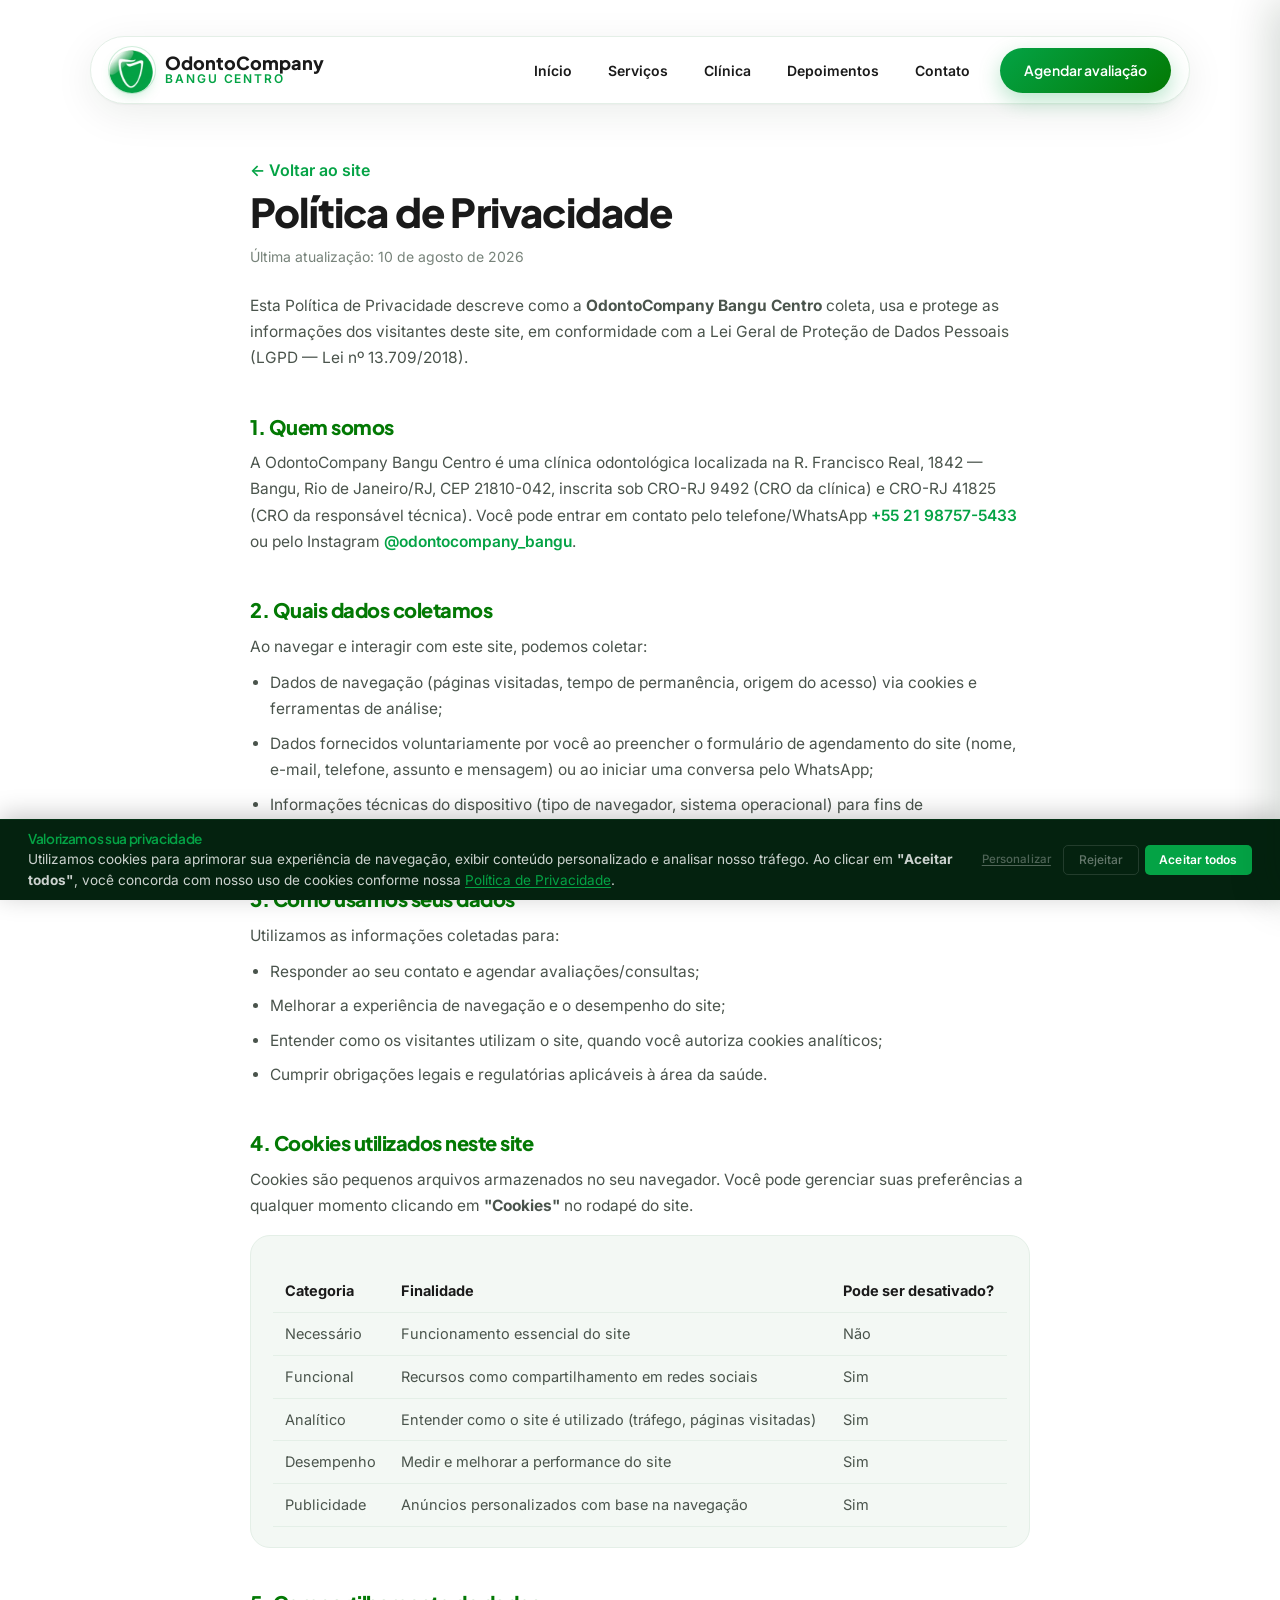
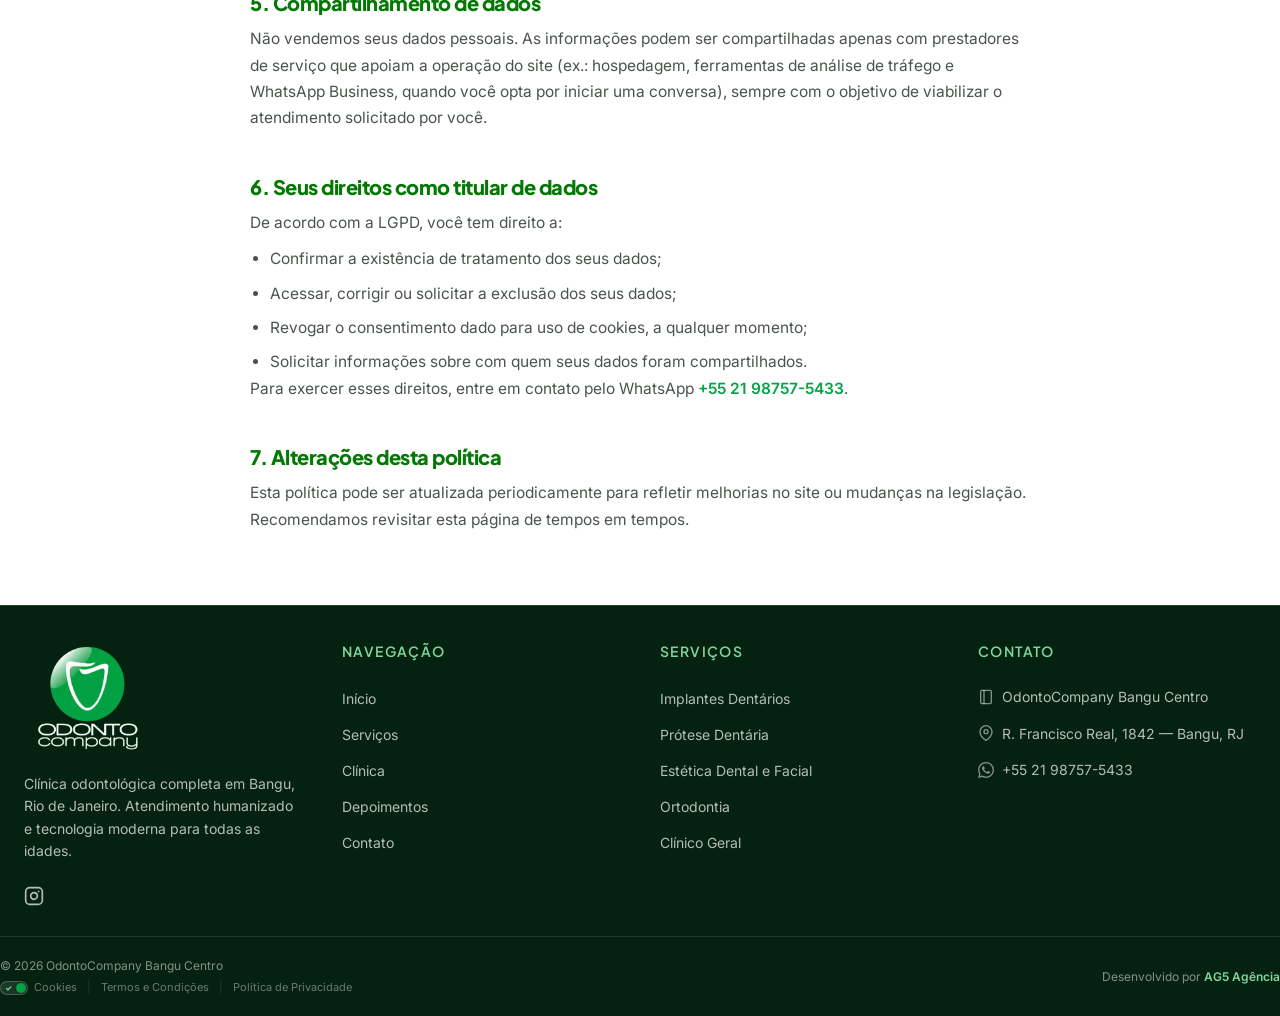
==== commit 8edb8189: "perf: optimize critical rendering path with font/style preloading and refactor navigation and footer" ====
--- a/politica-de-privacidade.html
+++ b/politica-de-privacidade.html
@@ -6,12 +6,23 @@
 <title>Política de Privacidade — OdontoCompany Bangu Centro</title>
 <meta name="description" content="Política de Privacidade e uso de cookies do site da OdontoCompany Bangu Centro, clínica odontológica em Bangu, Rio de Janeiro." />
 <meta name="robots" content="noindex, follow" />
+<link rel="canonical" href="http://odontocompanybangu.ag5agencia.site/politica-de-privacidade.html" />
+
 <link rel="preconnect" href="https://fonts.googleapis.com" />
 <link rel="preconnect" href="https://fonts.gstatic.com" crossorigin />
-<link href="https://fonts.googleapis.com/css2?family=Plus+Jakarta+Sans:wght@500;600;700;800&family=Inter:wght@400;500;600&display=swap" rel="stylesheet" />
+
+<!-- PageSpeed fix: Google Fonts async-load (elimina CSS render-blocking) -->
+<link rel="preload" href="https://fonts.googleapis.com/css2?family=Plus+Jakarta+Sans:wght@500;600;700;800&family=Inter:wght@400;500;600&display=swap" as="style" onload="this.onload=null;this.rel='stylesheet'">
+<noscript><link href="https://fonts.googleapis.com/css2?family=Plus+Jakarta+Sans:wght@500;600;700;800&family=Inter:wght@400;500;600&display=swap" rel="stylesheet"></noscript>
+
 <link rel="icon" href="assets/favicon-odontocompany-bangu.ico" type="image/x-icon" />
+
+<link rel="preload" href="style.css" as="style">
 <link rel="stylesheet" href="style.css" />
-<link rel="stylesheet" href="cookie-banner.css" />
+
+<!-- PageSpeed fix: CSS não crítico (cookie banner) com async-load -->
+<link rel="preload" href="cookie-banner.css" as="style" onload="this.onload=null;this.rel='stylesheet'">
+<noscript><link rel="stylesheet" href="cookie-banner.css"></noscript>
 <style>
   .legal{padding-block:clamp(40px,6vw,72px);max-width:820px;margin:0 auto}
   .legal h1{font-size:clamp(28px,3.6vw,40px);font-weight:800;letter-spacing:-.02em}
@@ -32,14 +43,22 @@
 <header class="site-header">
   <div class="container header-inner">
     <a class="brand" href="index.html#inicio">
-      <span class="brand-mark"><img src="assets/odontocompany-bangu-logo-mobile.webp" alt="OdontoCompany" /></span>
+      <span class="brand-mark"><img src="assets/odontocompany-bangu-logo-mobile.webp" alt="OdontoCompany" width="200" height="178" /></span>
       <span class="brand-text">
         <strong>OdontoCompany</strong>
         <span>Bangu Centro</span>
       </span>
     </a>
-    <nav class="nav" id="nav-menu" style="display:flex">
-      <a href="index.html#inicio">Voltar ao site</a>
+    <button class="nav-toggle" type="button" aria-expanded="false" aria-controls="nav-menu" aria-label="Abrir menu">
+      <svg viewBox="0 0 24 24" fill="none" stroke="currentColor" stroke-width="2" stroke-linecap="round"><path d="M4 7h16M4 12h16M4 17h16"/></svg>
+    </button>
+    <nav class="nav" id="nav-menu">
+      <a href="index.html#inicio">Início</a>
+      <a href="index.html#servicos">Serviços</a>
+      <a href="index.html#sobre">Clínica</a>
+      <a href="index.html#depoimentos">Depoimentos</a>
+      <a href="index.html#contato">Contato</a>
+      <a class="btn btn-primary btn-sm" href="https://wa.me/5521987575433?text=Ol%C3%A1%2C%20vim%20atrav%C3%A9s%20do%20site%20e%20gostaria%20de%20agendar%20uma%20avalia%C3%A7%C3%A3o." target="_blank" rel="noopener noreferrer">Agendar avaliação</a>
     </nav>
   </div>
 </header>
@@ -63,7 +82,7 @@
       inscrita sob CRO-RJ 9492 (CRO da clínica) e CRO-RJ 41825 (CRO da responsável técnica).
       Você pode entrar em contato pelo telefone/WhatsApp
       <a href="tel:+5521987575433">+55 21 98757-5433</a> ou pelo Instagram
-      <a href="https://www.instagram.com/odontocompany_bangu/" target="_blank" rel="noopener">@odontocompany_bangu</a>.
+      <a href="https://www.instagram.com/odontocompany_bangu/" target="_blank" rel="noopener noreferrer">@odontocompany_bangu</a>.
     </p>
 
     <h2>2. Quais dados coletamos</h2>
@@ -121,7 +140,7 @@
     </ul>
     <p>
       Para exercer esses direitos, entre em contato pelo WhatsApp
-      <a href="https://wa.me/5521987575433?text=Ol%C3%A1%2C%20vim%20atrav%C3%A9s%20do%20site%20e%20gostaria%20de%20exercer%20meus%20direitos%20sobre%20meus%20dados%20pessoais." target="_blank" rel="noopener">+55 21 98757-5433</a>.
+      <a href="https://wa.me/5521987575433?text=Ol%C3%A1%2C%20vim%20atrav%C3%A9s%20do%20site%20e%20gostaria%20de%20exercer%20meus%20direitos%20sobre%20meus%20dados%20pessoais." target="_blank" rel="noopener noreferrer">+55 21 98757-5433</a>.
     </p>
 
     <h2>7. Alterações desta política</h2>
@@ -133,22 +152,157 @@
 </main>
 
 <footer class="site-footer">
-  <div class="container credits" style="margin-top:0;border-top:none;padding-top:26px">
-    <span>© OdontoCompany Bangu Centro 2026 ·
-      <a href="#" id="ck-prefs-link" class="ck-toggle-link">
-        <span id="cookie-toggle" class="ck-toggle-visual active">
-          <span class="ck-toggle-check">✓</span>
-          <span class="ck-toggle-x">✕</span>
-          <span id="cookie-toggle-dot" class="ck-toggle-dot"></span>
-        </span>
-        Cookies
-      </a> ·
-      <a href="termos-e-condicoes.html">Termos e Condições</a> ·
-      <a href="politica-de-privacidade.html">Política de Privacidade</a>
-    </span>
-    <span>Desenvolvido por <a href="https://www.ag5agencia.com.br" target="_blank" rel="noopener">AG5</a> Agência</span>
+  <div class="footer-main">
+    <div class="footer-container">
+      <!-- Coluna 1 — Marca -->
+      <div class="footer-brand">
+        <a href="index.html#inicio" class="footer-logo">
+          <img src="assets/odontocompany-bangu-logo-clinica-odontologica.webp" alt="OdontoCompany Bangu Centro" width="400" height="356" />
+        </a>
+        <p class="footer-desc">Clínica odontológica completa em Bangu, Rio de Janeiro. Atendimento humanizado e tecnologia moderna para todas as idades.</p>
+        <div class="footer-social">
+          <a href="https://www.instagram.com/odontocompany_bangu/" target="_blank" rel="noopener noreferrer" aria-label="Instagram">
+            <svg width="20" height="20" viewBox="0 0 24 24" fill="none" stroke="currentColor" stroke-width="2" stroke-linecap="round" stroke-linejoin="round"><rect x="2" y="2" width="20" height="20" rx="5" ry="5"/><path d="M16 11.37A4 4 0 1 1 12.63 8 4 4 0 0 1 16 11.37z"/><line x1="17.5" y1="6.5" x2="17.51" y2="6.5"/></svg>
+          </a>
+        </div>
+      </div>
+
+      <!-- Coluna 2 — Navegação -->
+      <div class="footer-links">
+        <h4>Navegação</h4>
+        <ul>
+          <li><a href="index.html#inicio">Início</a></li>
+          <li><a href="index.html#servicos">Serviços</a></li>
+          <li><a href="index.html#sobre">Clínica</a></li>
+          <li><a href="index.html#depoimentos">Depoimentos</a></li>
+          <li><a href="index.html#contato">Contato</a></li>
+        </ul>
+      </div>
+
+      <!-- Coluna 3 — Serviços -->
+      <div class="footer-links">
+        <h4>Serviços</h4>
+        <ul>
+          <li><a href="index.html#servicos">Implantes Dentários</a></li>
+          <li><a href="index.html#servicos">Prótese Dentária</a></li>
+          <li><a href="index.html#servicos">Estética Dental e Facial</a></li>
+          <li><a href="index.html#servicos">Ortodontia</a></li>
+          <li><a href="index.html#servicos">Clínico Geral</a></li>
+        </ul>
+      </div>
+
+      <!-- Coluna 4 — Contato -->
+      <div class="footer-contact">
+        <h4>Contato</h4>
+        <ul>
+          <li>
+            <a href="https://share.google/ra8Axh4Z1xH9T9XZi" target="_blank" rel="noopener noreferrer">
+              <svg width="16" height="16" viewBox="0 0 24 24" fill="none" stroke="currentColor" stroke-width="2" stroke-linecap="round" stroke-linejoin="round"><rect x="4" y="2" width="16" height="20" rx="2" ry="2"/><line x1="9" y1="22" x2="9" y2="2"/></svg>
+              OdontoCompany Bangu Centro
+            </a>
+          </li>
+          <li>
+            <a href="https://www.google.com/maps?um=1&ie=UTF-8&fb=1&gl=br&sa=X&geocode=KZm0cRqe35sAMWqGm7xTTQkR&daddr=R.+Francisco+Real,+1842+-+Bangu,+Rio+de+Janeiro+-+RJ,+21810-042" target="_blank" rel="noopener noreferrer">
+              <svg width="16" height="16" viewBox="0 0 24 24" fill="none" stroke="currentColor" stroke-width="2" stroke-linecap="round" stroke-linejoin="round"><path d="M21 10c0 7-9 13-9 13s-9-6-9-13a9 9 0 0 1 18 0z"/><circle cx="12" cy="10" r="3"/></svg>
+              R. Francisco Real, 1842 — Bangu, RJ
+            </a>
+          </li>
+          <li>
+            <a href="https://wa.me/5521987575433?text=Ol%C3%A1%2C%20vim%20atrav%C3%A9s%20do%20site%20e%20gostaria%20de%20agendar%20uma%20consulta." target="_blank" rel="noopener noreferrer">
+              <svg width="16" height="16" viewBox="0 0 24 24" fill="currentColor"><path d="M17.472 14.382c-.297-.149-1.758-.867-2.03-.967-.273-.099-.471-.148-.67.15-.197.297-.767.966-.94 1.164-.173.199-.347.223-.644.075-.297-.15-1.255-.463-2.39-1.475-.883-.788-1.48-1.761-1.653-2.059-.173-.297-.018-.458.13-.606.134-.133.298-.347.446-.52.149-.174.198-.298.298-.497.099-.198.05-.371-.025-.52-.075-.149-.669-1.612-.916-2.207-.242-.579-.487-.5-.669-.51-.173-.008-.371-.01-.57-.01-.198 0-.52.074-.792.372-.272.297-1.04 1.016-1.04 2.479 0 1.462 1.065 2.875 1.213 3.074.149.198 2.096 3.2 5.077 4.487.709.306 1.262.489 1.694.625.712.227 1.36.195 1.871.118.571-.085 1.758-.719 2.006-1.413.248-.694.248-1.289.173-1.413-.074-.124-.272-.198-.57-.347m-5.421 7.403h-.004a9.87 9.87 0 01-5.031-1.378l-.361-.214-3.741.982.998-3.648-.235-.374a9.86 9.86 0 01-1.51-5.26c.001-5.45 4.436-9.884 9.888-9.884 2.64 0 5.122 1.03 6.988 2.898a9.825 9.825 0 012.893 6.994c-.003 5.45-4.437 9.884-9.885 9.884m8.413-18.297A11.815 11.815 0 0012.05 0C5.495 0 .16 5.335.157 11.892c0 2.096.547 4.142 1.588 5.945L.057 24l6.305-1.654a11.882 11.882 0 005.683 1.448h.005c6.554 0 11.89-5.335 11.893-11.893a11.821 11.821 0 00-3.48-8.413z"/></svg>
+              +55 21 98757-5433
+            </a>
+          </li>
+        </ul>
+      </div>
+    </div>
+  </div>
+
+  <div class="footer-bottom">
+    <div class="footer-container">
+      <div class="footer-credits-left">
+        <span class="footer-copyright">© 2026 OdontoCompany Bangu Centro</span>
+        <div class="footer-legal-links">
+          <a href="#" id="ck-prefs-link" class="ck-toggle-link">
+            <span id="cookie-toggle" class="ck-toggle-visual active">
+              <span class="ck-toggle-check">✓</span>
+              <span class="ck-toggle-x">✕</span>
+              <span id="cookie-toggle-dot" class="ck-toggle-dot"></span>
+            </span>
+            Cookies
+          </a>
+          <span class="footer-legal-sep">|</span>
+          <a href="termos-e-condicoes.html">Termos e Condições</a>
+          <span class="footer-legal-sep">|</span>
+          <a href="politica-de-privacidade.html">Política de Privacidade</a>
+        </div>
+      </div>
+      <div class="footer-credits-right">
+        <span>Desenvolvido por <a href="https://www.ag5agencia.com.br" target="_blank" rel="noopener noreferrer">AG5 Agência</a></span>
+      </div>
+    </div>
   </div>
 </footer>
+
+<!-- WhatsApp Premium Experience -->
+<div class="wa-premium-container">
+  <!-- Balão de Mensagem Glassmorphism -->
+  <div id="wa-message-bubble" class="wa-bubble">
+    <button class="wa-close" id="wa-close-btn" aria-label="Fechar balão de mensagem">
+      <svg viewBox="0 0 24 24" fill="none" stroke="currentColor" stroke-width="2.5" stroke-linecap="round" width="14" height="14" aria-hidden="true"><path d="M18 6L6 18M6 6l12 12"/></svg>
+    </button>
+    <div class="wa-content">
+      <div class="wa-header">
+        <div class="wa-avatar-wrapper">
+          <img src="assets/favicon-odontocompany-bangu.webp" alt="OdontoCompany Bangu" class="wa-avatar" width="48" height="48">
+        </div>
+        <div class="wa-info">
+          <span class="wa-name">OdontoCompany Bangu</span>
+        </div>
+      </div>
+      <div id="wa-typing" class="wa-typing">
+        <span></span><span></span><span></span>
+      </div>
+      <div id="wa-real-message" class="wa-message-text">
+        <p>Olá! 👋 Estamos por aqui para tirar suas dúvidas. <strong>Fale com a gente!</strong></p>
+      </div>
+    </div>
+  </div>
+
+  <!-- Botão Flutuante Redondo -->
+  <a href="https://wa.me/5521987575433?text=Ol%C3%A1%2C%20vim%20atrav%C3%A9s%20do%20site%20e%20gostaria%20de%20agendar%20uma%20consulta."
+     class="wa-float-btn" target="_blank" rel="noopener noreferrer"
+     id="wa-main-btn" aria-label="Fale conosco pelo WhatsApp">
+    <svg viewBox="0 0 24 24" fill="currentColor" aria-hidden="true" width="30" height="30">
+      <path d="M17.472 14.382c-.297-.149-1.758-.867-2.03-.967-.273-.099-.471-.148-.67.15-.197.297-.767.966-.94 1.164-.173.199-.347.223-.644.075-.297-.15-1.255-.463-2.39-1.475-.883-.788-1.48-1.761-1.653-2.059-.173-.297-.018-.458.13-.606.134-.133.298-.347.446-.52.149-.174.198-.298.298-.497.099-.198.05-.371-.025-.52-.075-.149-.669-1.612-.916-2.207-.242-.579-.487-.5-.669-.51-.173-.008-.371-.01-.57-.01-.198 0-.52.074-.792.372-.272.297-1.04 1.016-1.04 2.479 0 1.462 1.065 2.875 1.213 3.074.149.198 2.096 3.2 5.077 4.487.709.306 1.262.489 1.694.625.712.227 1.36.195 1.871.118.571-.085 1.758-.719 2.006-1.413.248-.694.248-1.289.173-1.413-.074-.124-.272-.198-.57-.347m-5.421 7.403h-.004a9.87 9.87 0 01-5.031-1.378l-.361-.214-3.741.982.998-3.648-.235-.374a9.86 9.86 0 01-1.51-5.26c.001-5.45 4.436-9.884 9.888-9.884 2.64 0 5.122 1.03 6.988 2.898a9.825 9.825 0 012.893 6.994c-.003 5.45-4.437 9.884-9.885 9.884m8.413-18.297A11.815 11.815 0 0012.05 0C5.495 0 .16 5.335.157 11.892c0 2.096.547 4.142 1.588 5.945L.057 24l6.305-1.654a11.882 11.882 0 005.683 1.448h.005c6.554 0 11.89-5.335 11.893-11.893a11.821 11.821 0 00-3.48-8.413z"/>
+    </svg>
+    <span class="wa-badge" id="wa-notification" aria-hidden="true">1</span>
+  </a>
+</div>
+
+<div class="drawer-overlay" id="drawer-overlay" aria-hidden="true"></div>
+<aside class="drawer" id="drawer" aria-hidden="true" aria-label="Menu de navegação">
+  <div class="drawer-header">
+    <a class="brand" href="index.html#inicio" data-drawer-close>
+      <span class="brand-mark"><img src="assets/odontocompany-bangu-logo-mobile.webp" alt="OdontoCompany" width="200" height="178" /></span>
+      <span class="brand-text">
+        <strong>OdontoCompany</strong>
+        <span>Bangu Centro</span>
+      </span>
+    </a>
+    <button class="drawer-close" type="button" aria-label="Fechar menu" aria-controls="drawer">✕</button>
+  </div>
+  <nav class="drawer-nav">
+    <a href="index.html#inicio" data-drawer-close>Início</a>
+    <a href="index.html#servicos" data-drawer-close>Serviços</a>
+    <a href="index.html#sobre" data-drawer-close>Clínica</a>
+    <a href="index.html#depoimentos" data-drawer-close>Depoimentos</a>
+    <a href="index.html#contato" data-drawer-close>Contato</a>
+    <a class="btn btn-primary btn-sm" href="https://wa.me/5521987575433?text=Ol%C3%A1%2C%20vim%20atrav%C3%A9s%20do%20site%20e%20gostaria%20de%20agendar%20uma%20avalia%C3%A7%C3%A3o." target="_blank" rel="noopener noreferrer" data-drawer-close>Agendar avaliação</a>
+  </nav>
+</aside>
+
+<script src="script.js" defer></script>
 
 <!-- ========== COOKIE BANNER (LGPD) — Padrão AG5 ========== -->
 <div id="ck-banner" class="ck-banner" role="dialog" aria-modal="true" aria-label="Aviso de cookies" aria-live="polite" aria-hidden="true">
--- a/style.css
+++ b/style.css
@@ -565,13 +565,15 @@
 [data-reveal="zoom"]{transform:scale(.96)}
 [data-reveal].is-visible{opacity:1;transform:none}
 
-/* Entrada em cascata da Hero */
-.hero-copy>*{opacity:0;transform:translateY(16px);transition:opacity .8s var(--ease-out),transform .8s var(--ease-out)}
-.hero-copy.is-visible>.eyebrow{transition-delay:.05s}
-.hero-copy.is-visible>h1{transition-delay:.16s}
-.hero-copy.is-visible>.lead{transition-delay:.28s}
-.hero-copy.is-visible>.btn-row{transition-delay:.4s}
-.hero-copy.is-visible>*{opacity:1;transform:none}
+/* PageSpeed fix: Hero visível por padrão (sem opacity:0 incondicional) — o elemento LCP não pode
+   depender do JS para aparecer. A entrada em cascata só ativa se algo reintroduzir data-reveal aqui. */
+.hero-copy>*{opacity:1;transform:none}
+[data-reveal].hero-copy>*{opacity:0;transform:translateY(16px);transition:opacity .8s var(--ease-out),transform .8s var(--ease-out)}
+[data-reveal].hero-copy.is-visible>.eyebrow{transition-delay:.05s}
+[data-reveal].hero-copy.is-visible>h1{transition-delay:.16s}
+[data-reveal].hero-copy.is-visible>.lead{transition-delay:.28s}
+[data-reveal].hero-copy.is-visible>.btn-row{transition-delay:.4s}
+[data-reveal].hero-copy.is-visible>*{opacity:1;transform:none}
 
 /* Breakpoints */
 @media (min-width:768px){
--- a/style.css
+++ b/style.css
@@ -565,13 +565,15 @@
 [data-reveal="zoom"]{transform:scale(.96)}
 [data-reveal].is-visible{opacity:1;transform:none}
 
-/* Entrada em cascata da Hero */
-.hero-copy>*{opacity:0;transform:translateY(16px);transition:opacity .8s var(--ease-out),transform .8s var(--ease-out)}
-.hero-copy.is-visible>.eyebrow{transition-delay:.05s}
-.hero-copy.is-visible>h1{transition-delay:.16s}
-.hero-copy.is-visible>.lead{transition-delay:.28s}
-.hero-copy.is-visible>.btn-row{transition-delay:.4s}
-.hero-copy.is-visible>*{opacity:1;transform:none}
+/* PageSpeed fix: Hero visível por padrão (sem opacity:0 incondicional) — o elemento LCP não pode
+   depender do JS para aparecer. A entrada em cascata só ativa se algo reintroduzir data-reveal aqui. */
+.hero-copy>*{opacity:1;transform:none}
+[data-reveal].hero-copy>*{opacity:0;transform:translateY(16px);transition:opacity .8s var(--ease-out),transform .8s var(--ease-out)}
+[data-reveal].hero-copy.is-visible>.eyebrow{transition-delay:.05s}
+[data-reveal].hero-copy.is-visible>h1{transition-delay:.16s}
+[data-reveal].hero-copy.is-visible>.lead{transition-delay:.28s}
+[data-reveal].hero-copy.is-visible>.btn-row{transition-delay:.4s}
+[data-reveal].hero-copy.is-visible>*{opacity:1;transform:none}
 
 /* Breakpoints */
 @media (min-width:768px){
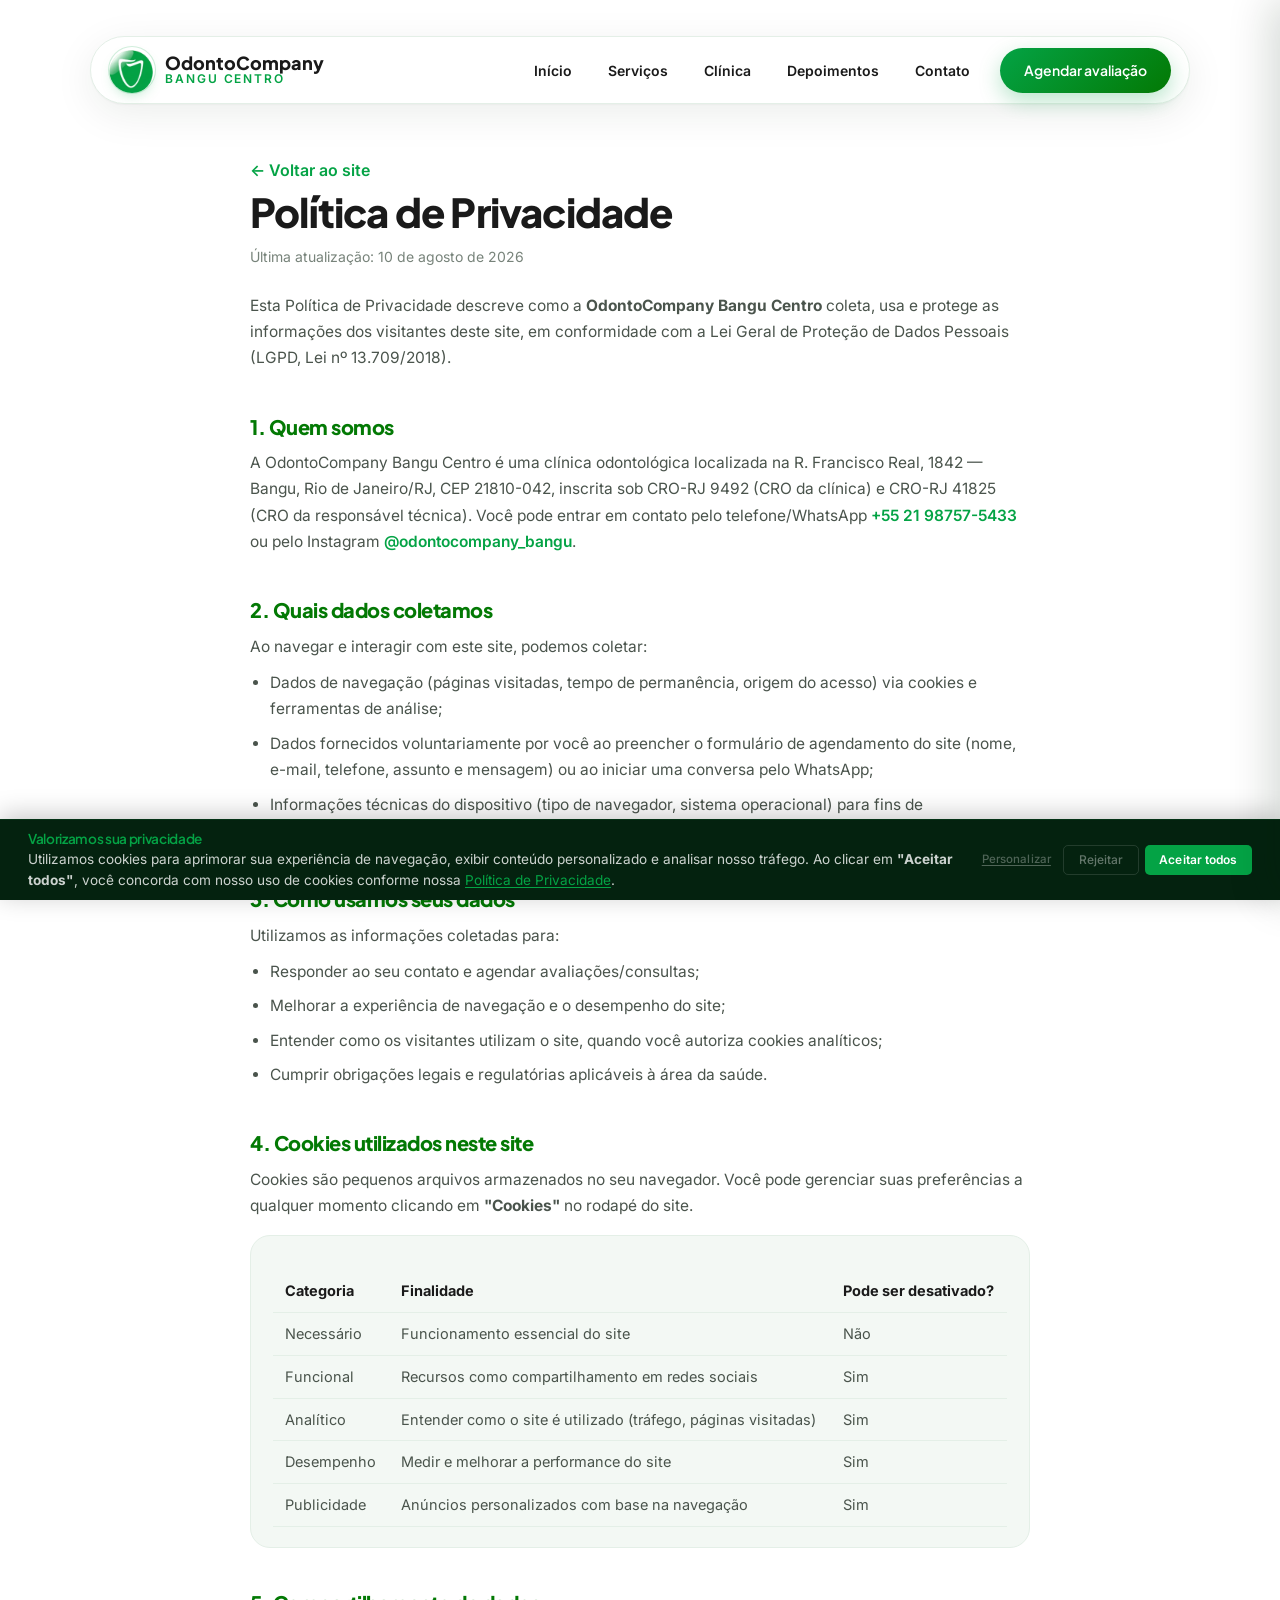
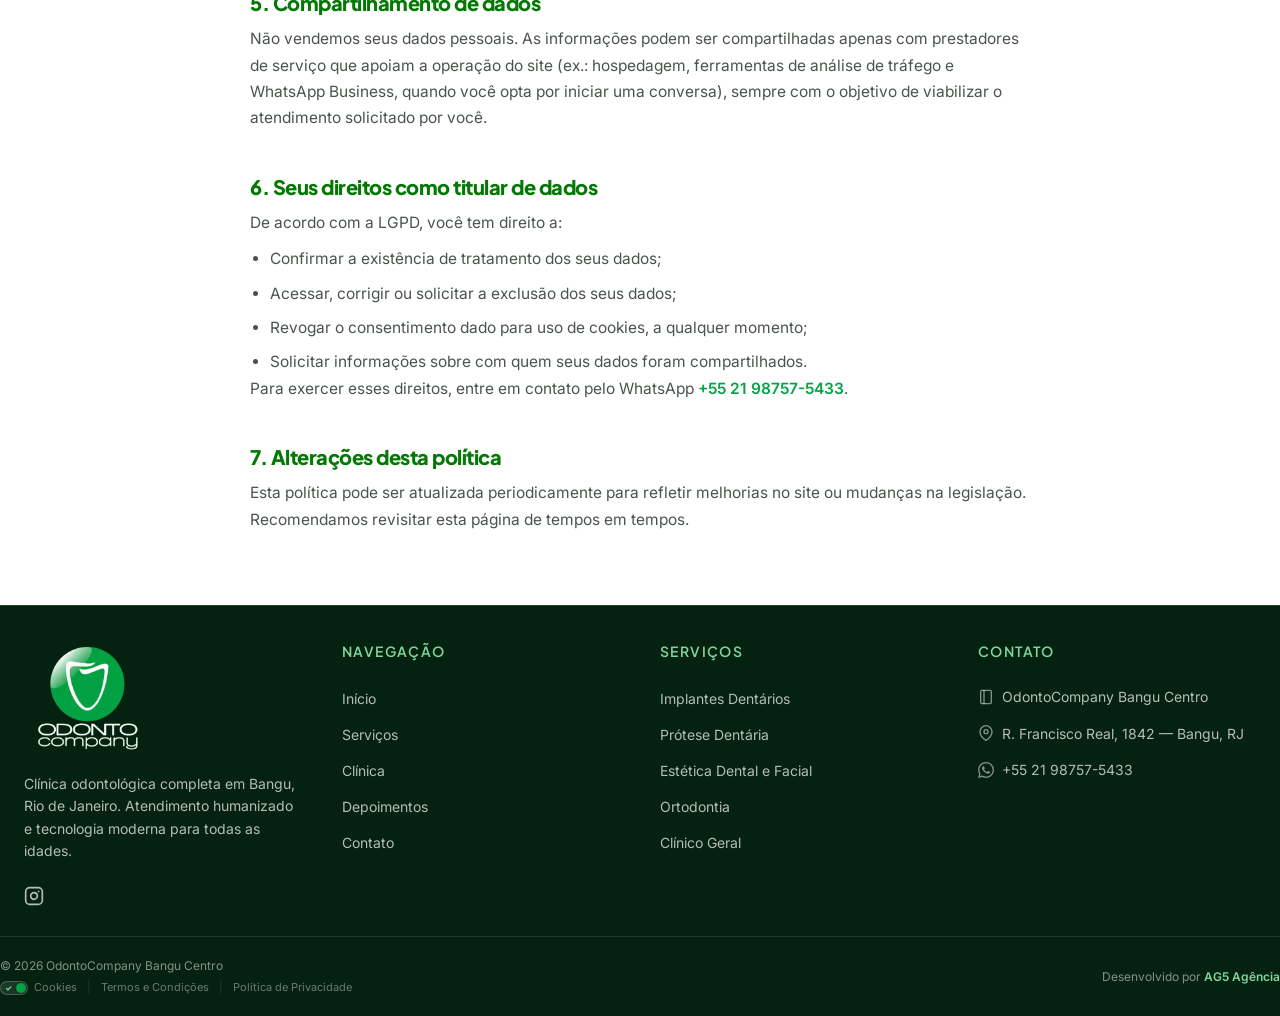
==== commit efeca54c: "refactor: update textual content, standardize punctuation, and add responsive class utility" ====
--- a/politica-de-privacidade.html
+++ b/politica-de-privacidade.html
@@ -3,7 +3,7 @@
 <head>
 <meta charset="utf-8" />
 <meta name="viewport" content="width=device-width, initial-scale=1" />
-<title>Política de Privacidade — OdontoCompany Bangu Centro</title>
+<title>Política de Privacidade, OdontoCompany Bangu Centro</title>
 <meta name="description" content="Política de Privacidade e uso de cookies do site da OdontoCompany Bangu Centro, clínica odontológica em Bangu, Rio de Janeiro." />
 <meta name="robots" content="noindex, follow" />
 <link rel="canonical" href="http://odontocompanybangu.ag5agencia.site/politica-de-privacidade.html" />
@@ -72,7 +72,7 @@
     <p style="margin-top:24px">
       Esta Política de Privacidade descreve como a <strong>OdontoCompany Bangu Centro</strong> coleta,
       usa e protege as informações dos visitantes deste site, em conformidade com a
-      Lei Geral de Proteção de Dados Pessoais (LGPD — Lei nº 13.709/2018).
+      Lei Geral de Proteção de Dados Pessoais (LGPD, Lei nº 13.709/2018).
     </p>
 
     <h2>1. Quem somos</h2>
--- a/style.css
+++ b/style.css
@@ -17,6 +17,10 @@
   --shadow-lg:0 30px 70px rgba(3,121,4,.22);
   --ease-out:cubic-bezier(.16,1,.3,1);
 }
+
+/* Quebra de linha manual visível apenas no desktop (usada em títulos específicos) */
+.br-desktop{display:none}
+@media (min-width:1024px){.br-desktop{display:inline}}
 
 *,*::before,*::after{box-sizing:border-box}
 html{scroll-behavior:smooth}
--- a/style.css
+++ b/style.css
@@ -17,6 +17,10 @@
   --shadow-lg:0 30px 70px rgba(3,121,4,.22);
   --ease-out:cubic-bezier(.16,1,.3,1);
 }
+
+/* Quebra de linha manual visível apenas no desktop (usada em títulos específicos) */
+.br-desktop{display:none}
+@media (min-width:1024px){.br-desktop{display:inline}}
 
 *,*::before,*::after{box-sizing:border-box}
 html{scroll-behavior:smooth}
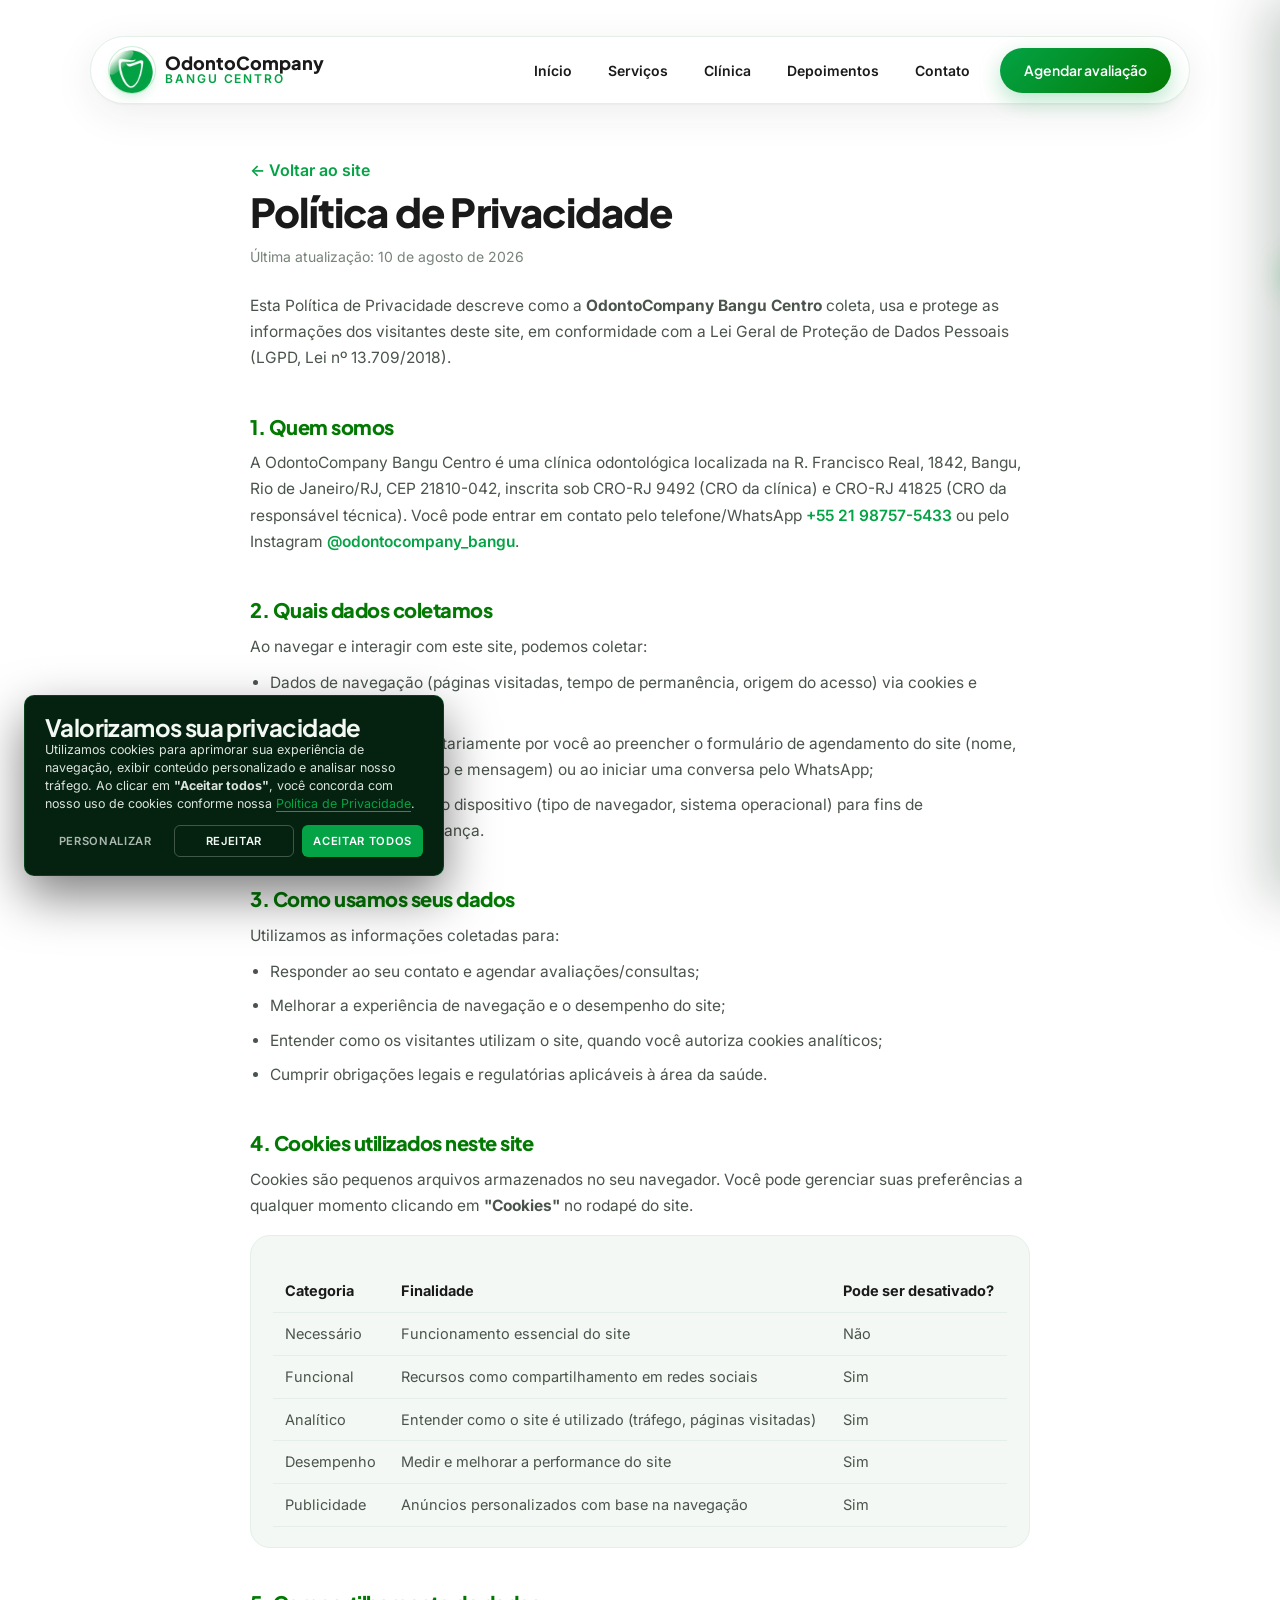
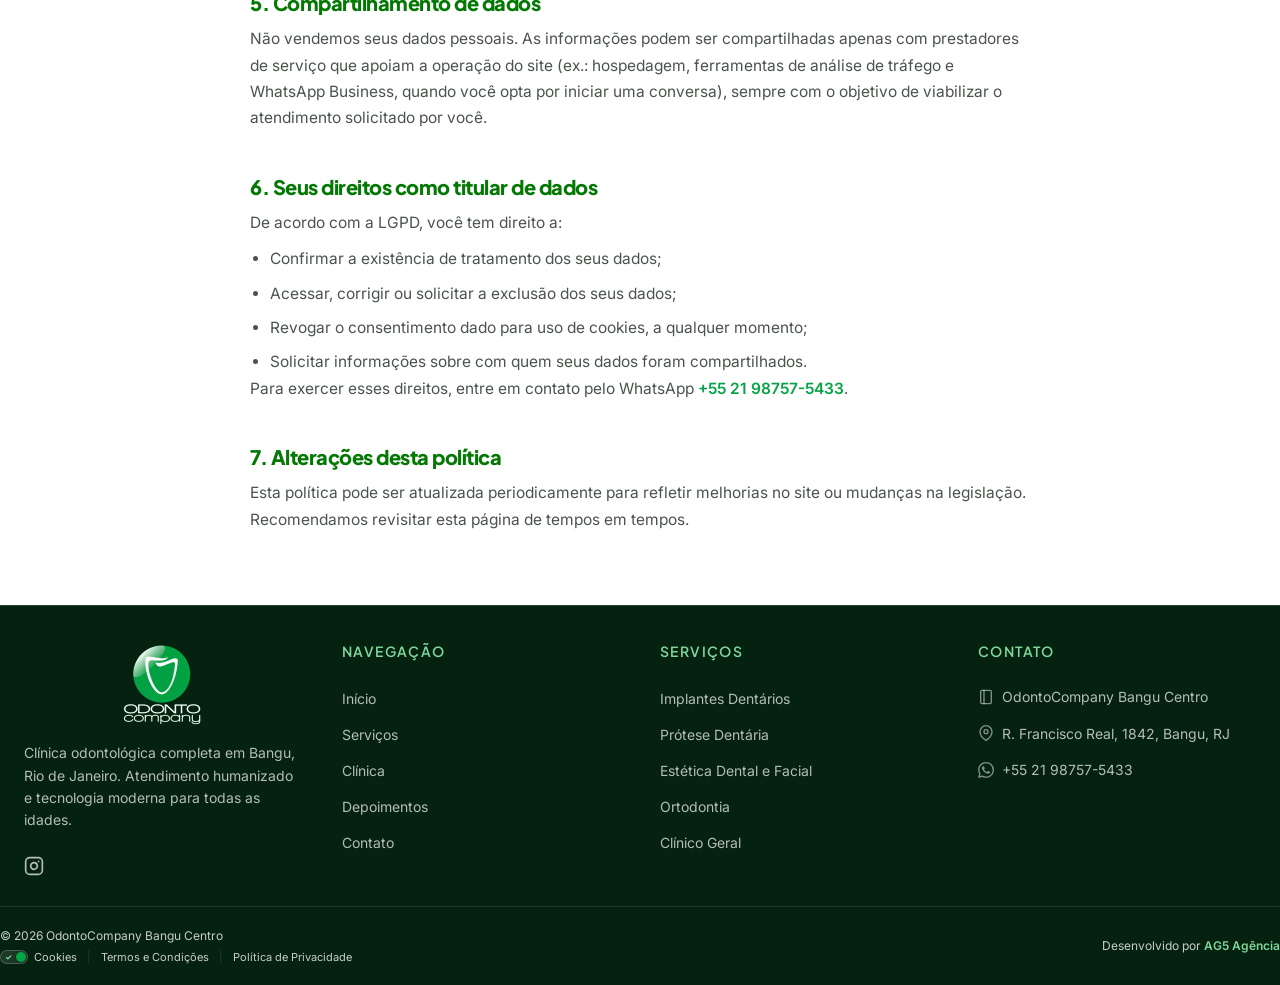
==== commit e941fd86: "Ajustes de galeria, video FAQ, footer, header sticky e auditoria PageSpeed - Galeria "A Clinica": fo" ====
--- a/politica-de-privacidade.html
+++ b/politica-de-privacidade.html
@@ -6,7 +6,7 @@
 <title>Política de Privacidade, OdontoCompany Bangu Centro</title>
 <meta name="description" content="Política de Privacidade e uso de cookies do site da OdontoCompany Bangu Centro, clínica odontológica em Bangu, Rio de Janeiro." />
 <meta name="robots" content="noindex, follow" />
-<link rel="canonical" href="http://odontocompanybangu.ag5agencia.site/politica-de-privacidade.html" />
+<link rel="canonical" href="https://odontocompanybangu.ag5agencia.site/politica-de-privacidade" />
 
 <link rel="preconnect" href="https://fonts.googleapis.com" />
 <link rel="preconnect" href="https://fonts.gstatic.com" crossorigin />
@@ -42,7 +42,7 @@
 
 <header class="site-header">
   <div class="container header-inner">
-    <a class="brand" href="index.html#inicio">
+    <a class="brand" href="/#inicio">
       <span class="brand-mark"><img src="assets/odontocompany-bangu-logo-mobile.webp" alt="OdontoCompany" width="200" height="178" /></span>
       <span class="brand-text">
         <strong>OdontoCompany</strong>
@@ -53,11 +53,11 @@
       <svg viewBox="0 0 24 24" fill="none" stroke="currentColor" stroke-width="2" stroke-linecap="round"><path d="M4 7h16M4 12h16M4 17h16"/></svg>
     </button>
     <nav class="nav" id="nav-menu">
-      <a href="index.html#inicio">Início</a>
-      <a href="index.html#servicos">Serviços</a>
-      <a href="index.html#sobre">Clínica</a>
-      <a href="index.html#depoimentos">Depoimentos</a>
-      <a href="index.html#contato">Contato</a>
+      <a href="/#inicio">Início</a>
+      <a href="/#servicos">Serviços</a>
+      <a href="/#sobre">Clínica</a>
+      <a href="/#depoimentos">Depoimentos</a>
+      <a href="/#contato">Contato</a>
       <a class="btn btn-primary btn-sm" href="https://wa.me/5521987575433?text=Ol%C3%A1%2C%20vim%20atrav%C3%A9s%20do%20site%20e%20gostaria%20de%20agendar%20uma%20avalia%C3%A7%C3%A3o." target="_blank" rel="noopener noreferrer">Agendar avaliação</a>
     </nav>
   </div>
@@ -65,7 +65,7 @@
 
 <main>
   <div class="container legal">
-    <a class="back-link" href="index.html#inicio">← Voltar ao site</a>
+    <a class="back-link" href="/#inicio">← Voltar ao site</a>
     <h1>Política de Privacidade</h1>
     <p class="updated">Última atualização: 10 de agosto de 2026</p>
 
@@ -78,7 +78,7 @@
     <h2>1. Quem somos</h2>
     <p>
       A OdontoCompany Bangu Centro é uma clínica odontológica localizada na
-      R. Francisco Real, 1842 — Bangu, Rio de Janeiro/RJ, CEP 21810-042,
+      R. Francisco Real, 1842, Bangu, Rio de Janeiro/RJ, CEP 21810-042,
       inscrita sob CRO-RJ 9492 (CRO da clínica) e CRO-RJ 41825 (CRO da responsável técnica).
       Você pode entrar em contato pelo telefone/WhatsApp
       <a href="tel:+5521987575433">+55 21 98757-5433</a> ou pelo Instagram
@@ -156,7 +156,7 @@
     <div class="footer-container">
       <!-- Coluna 1 — Marca -->
       <div class="footer-brand">
-        <a href="index.html#inicio" class="footer-logo">
+        <a href="/#inicio" class="footer-logo">
           <img src="assets/odontocompany-bangu-logo-clinica-odontologica.webp" alt="OdontoCompany Bangu Centro" width="400" height="356" />
         </a>
         <p class="footer-desc">Clínica odontológica completa em Bangu, Rio de Janeiro. Atendimento humanizado e tecnologia moderna para todas as idades.</p>
@@ -171,11 +171,11 @@
       <div class="footer-links">
         <h4>Navegação</h4>
         <ul>
-          <li><a href="index.html#inicio">Início</a></li>
-          <li><a href="index.html#servicos">Serviços</a></li>
-          <li><a href="index.html#sobre">Clínica</a></li>
-          <li><a href="index.html#depoimentos">Depoimentos</a></li>
-          <li><a href="index.html#contato">Contato</a></li>
+          <li><a href="/#inicio">Início</a></li>
+          <li><a href="/#servicos">Serviços</a></li>
+          <li><a href="/#sobre">Clínica</a></li>
+          <li><a href="/#depoimentos">Depoimentos</a></li>
+          <li><a href="/#contato">Contato</a></li>
         </ul>
       </div>
 
@@ -183,11 +183,11 @@
       <div class="footer-links">
         <h4>Serviços</h4>
         <ul>
-          <li><a href="index.html#servicos">Implantes Dentários</a></li>
-          <li><a href="index.html#servicos">Prótese Dentária</a></li>
-          <li><a href="index.html#servicos">Estética Dental e Facial</a></li>
-          <li><a href="index.html#servicos">Ortodontia</a></li>
-          <li><a href="index.html#servicos">Clínico Geral</a></li>
+          <li><a href="/#servicos">Implantes Dentários</a></li>
+          <li><a href="/#servicos">Prótese Dentária</a></li>
+          <li><a href="/#servicos">Estética Dental e Facial</a></li>
+          <li><a href="/#servicos">Ortodontia</a></li>
+          <li><a href="/#servicos">Clínico Geral</a></li>
         </ul>
       </div>
 
@@ -204,7 +204,7 @@
           <li>
             <a href="https://www.google.com/maps?um=1&ie=UTF-8&fb=1&gl=br&sa=X&geocode=KZm0cRqe35sAMWqGm7xTTQkR&daddr=R.+Francisco+Real,+1842+-+Bangu,+Rio+de+Janeiro+-+RJ,+21810-042" target="_blank" rel="noopener noreferrer">
               <svg width="16" height="16" viewBox="0 0 24 24" fill="none" stroke="currentColor" stroke-width="2" stroke-linecap="round" stroke-linejoin="round"><path d="M21 10c0 7-9 13-9 13s-9-6-9-13a9 9 0 0 1 18 0z"/><circle cx="12" cy="10" r="3"/></svg>
-              R. Francisco Real, 1842 — Bangu, RJ
+              R. Francisco Real, 1842, Bangu, RJ
             </a>
           </li>
           <li>
@@ -232,9 +232,9 @@
             Cookies
           </a>
           <span class="footer-legal-sep">|</span>
-          <a href="termos-e-condicoes.html">Termos e Condições</a>
+          <a href="/termos-e-condicoes">Termos e Condições</a>
           <span class="footer-legal-sep">|</span>
-          <a href="politica-de-privacidade.html">Política de Privacidade</a>
+          <a href="/politica-de-privacidade">Política de Privacidade</a>
         </div>
       </div>
       <div class="footer-credits-right">
@@ -283,7 +283,7 @@
 <div class="drawer-overlay" id="drawer-overlay" aria-hidden="true"></div>
 <aside class="drawer" id="drawer" aria-hidden="true" aria-label="Menu de navegação">
   <div class="drawer-header">
-    <a class="brand" href="index.html#inicio" data-drawer-close>
+    <a class="brand" href="/#inicio" data-drawer-close>
       <span class="brand-mark"><img src="assets/odontocompany-bangu-logo-mobile.webp" alt="OdontoCompany" width="200" height="178" /></span>
       <span class="brand-text">
         <strong>OdontoCompany</strong>
@@ -293,11 +293,11 @@
     <button class="drawer-close" type="button" aria-label="Fechar menu" aria-controls="drawer">✕</button>
   </div>
   <nav class="drawer-nav">
-    <a href="index.html#inicio" data-drawer-close>Início</a>
-    <a href="index.html#servicos" data-drawer-close>Serviços</a>
-    <a href="index.html#sobre" data-drawer-close>Clínica</a>
-    <a href="index.html#depoimentos" data-drawer-close>Depoimentos</a>
-    <a href="index.html#contato" data-drawer-close>Contato</a>
+    <a href="/#inicio" data-drawer-close>Início</a>
+    <a href="/#servicos" data-drawer-close>Serviços</a>
+    <a href="/#sobre" data-drawer-close>Clínica</a>
+    <a href="/#depoimentos" data-drawer-close>Depoimentos</a>
+    <a href="/#contato" data-drawer-close>Contato</a>
     <a class="btn btn-primary btn-sm" href="https://wa.me/5521987575433?text=Ol%C3%A1%2C%20vim%20atrav%C3%A9s%20do%20site%20e%20gostaria%20de%20agendar%20uma%20avalia%C3%A7%C3%A3o." target="_blank" rel="noopener noreferrer" data-drawer-close>Agendar avaliação</a>
   </nav>
 </aside>
@@ -313,7 +313,7 @@
         Utilizamos cookies para aprimorar sua experiência de navegação, exibir conteúdo
         personalizado e analisar nosso tráfego. Ao clicar em <strong>"Aceitar todos"</strong>,
         você concorda com nosso uso de cookies conforme nossa
-        <a href="politica-de-privacidade.html" class="ck-banner__link">Política de Privacidade</a>.
+        <a href="/politica-de-privacidade" class="ck-banner__link">Política de Privacidade</a>.
       </p>
     </div>
     <div class="ck-banner__actions">
--- a/style.css
+++ b/style.css
@@ -65,8 +65,9 @@
 .btn-row{display:flex;flex-wrap:wrap;gap:12px;margin-top:30px}
 
 /* Header */
-.site-header{position:sticky;top:0;z-index:50;background:rgba(255,255,255,.94);backdrop-filter:blur(10px);-webkit-backdrop-filter:blur(10px);border-bottom:1px solid var(--borda);transition:box-shadow .3s ease}
+.site-header{position:sticky;top:0;z-index:50;background:rgba(255,255,255,.94);backdrop-filter:blur(10px);-webkit-backdrop-filter:blur(10px);border-bottom:1px solid var(--borda);transition:box-shadow .3s ease,transform .35s var(--ease-out)}
 .site-header.is-scrolled{box-shadow:0 8px 30px -12px rgba(4,34,15,.16)}
+.site-header.is-hidden{transform:translateY(-100%)}
 .header-inner{display:flex;align-items:center;justify-content:space-between;gap:20px;padding-block:12px}
 .brand{display:flex;align-items:center;gap:10px}
 .brand-mark{position:relative;width:42px;height:42px;border-radius:var(--r-pill);overflow:hidden;display:block;flex-shrink:0;box-shadow:0 0 0 1px rgba(4,163,69,.18),0 6px 14px -6px rgba(4,163,69,.35)}
@@ -83,42 +84,362 @@
 .nav-toggle:active{transform:scale(.94)}
 .nav-toggle svg{width:20px;height:20px}
 
-/* Drawer mobile */
-.drawer-overlay{position:fixed;inset:0;z-index:9998;background:rgba(4,34,15,.55);opacity:0;visibility:hidden;transition:opacity .35s var(--ease-out),visibility .35s var(--ease-out);backdrop-filter:blur(2px)}
-.drawer-overlay.is-open{opacity:1;visibility:visible}
-.drawer{position:fixed;top:0;right:0;bottom:0;width:min(320px,85vw);max-width:380px;z-index:9999;background:#fff;transform:translateX(100%);transition:transform .35s var(--ease-out);display:flex;flex-direction:column;box-shadow:-10px 0 40px rgba(4,34,15,.16)}
-.drawer.is-open{transform:translateX(0)}
-.drawer-header{display:flex;align-items:center;justify-content:space-between;gap:16px;padding:18px 22px;border-bottom:1px solid var(--borda)}
-.drawer-header .brand-mark{width:40px;height:40px}
-.drawer-header .brand-text strong{font-size:16px}
-.drawer-header .brand-text span{font-size:11px}
-.drawer-close{background:var(--verde-bg-suave);border:1px solid var(--borda);border-radius:12px;width:40px;height:40px;font-size:20px;cursor:pointer;color:var(--grafite-texto);display:grid;place-items:center;transition:background .2s ease,border-color .2s ease,color .2s ease}
-.drawer-close:hover{background:var(--verde-primario);border-color:var(--verde-primario);color:#fff}
-.drawer-nav{flex:1;overflow-y:auto;padding:18px 22px 28px;display:flex;flex-direction:column;gap:6px}
-.drawer-nav a{font-family:var(--font-titulo);font-size:18px;font-weight:700;color:var(--grafite-texto);padding:14px 0;border-bottom:1px solid var(--borda);opacity:.92;transition:opacity .2s ease,color .2s ease,transform .2s ease}
-.drawer-nav a:hover{color:var(--verde-primario);opacity:1;transform:translateX(4px)}
-.drawer-nav a.btn{margin-top:10px;text-align:center;border-bottom:0;transform:none;opacity:1}
-.drawer-nav a.btn:hover{transform:none}
-body.is-drawer-open{overflow:hidden}
-
-/* Hero */
-.hero{display:grid;grid-template-columns:1fr;gap:clamp(24px,3.2vw,40px);align-items:center;padding-block:clamp(22px,4vh,48px) clamp(32px,5vh,64px);position:relative}
-.hero h1{font-size:clamp(34px,5vw,58px);line-height:1.03;font-weight:800;letter-spacing:-.035em;margin-top:16px;text-wrap:balance}
-.hero .lead{font-size:clamp(15px,1.5vw,17.5px);max-width:480px;margin-top:18px}
-.hero-media{position:relative}
-.hero-video{position:relative;border-radius:28px;overflow:hidden;background:var(--verde-escuro);aspect-ratio:3/4;max-height:min(560px,68vh);box-shadow:0 30px 70px rgba(3,121,4,.28),0 8px 24px rgba(4,34,15,.14);margin-inline:auto;width:100%;isolation:isolate}
-.hero-video::before{content:'';position:absolute;inset:0;border-radius:inherit;padding:1.5px;background:linear-gradient(160deg,rgba(255,255,255,.5),rgba(255,255,255,0) 30%,rgba(255,255,255,0) 70%,rgba(127,215,155,.4));-webkit-mask:linear-gradient(#fff 0 0) content-box,linear-gradient(#fff 0 0);-webkit-mask-composite:xor;mask-composite:exclude;z-index:2;pointer-events:none}
-.hero-video img,.hero-video video{width:100%;height:100%;object-fit:cover;display:block;filter:saturate(1.08) contrast(1.05) brightness(.97)}
-.hero-img{display:none}
-.video-mask{position:absolute;inset:0;background:linear-gradient(180deg,rgba(3,60,20,.02) 0%,rgba(3,60,20,.08) 55%,rgba(2,40,14,.22) 100%);pointer-events:none}
-.hero-vid-ctrls{position:absolute;bottom:16px;right:16px;z-index:5;display:flex;align-items:center;gap:8px}
-.hero-vid-mute,.hero-vid-expand{width:38px;height:38px;border-radius:50%;background:rgba(4,34,15,.65);border:1px solid rgba(255,255,255,.25);color:#fff;backdrop-filter:blur(8px);-webkit-backdrop-filter:blur(8px);display:flex;align-items:center;justify-content:center;cursor:pointer;transition:all .25s ease;padding:0}
-.hero-vid-mute:hover,.hero-vid-expand:hover{background:rgba(4,163,69,.85);border-color:#7FD79B;transform:scale(1.08)}
-.hero-vid-mute svg,.hero-vid-expand svg{width:18px;height:18px;display:block}
-.hero-vid-mute .ico-som{display:none}
-.hero-vid-mute.is-unmuted .ico-mudo{display:none}
-.hero-vid-mute.is-unmuted .ico-som{display:block}
-.hero .eyebrow{display:block}
+/* Drawer Mobile Ultra Premium */
+.drawer-overlay {
+  position: fixed;
+  inset: 0;
+  z-index: 9998;
+  background: rgba(2, 20, 8, 0.65);
+  opacity: 0;
+  visibility: hidden;
+  transition: opacity .35s var(--ease-out), visibility .35s var(--ease-out);
+  backdrop-filter: blur(4px);
+  -webkit-backdrop-filter: blur(4px);
+}
+.drawer-overlay.is-open {
+  opacity: 1;
+  visibility: visible;
+}
+.drawer {
+  position: fixed;
+  top: 0;
+  right: 0;
+  bottom: 0;
+  width: min(340px, 88vw);
+  max-width: 400px;
+  z-index: 9999;
+  background: linear-gradient(165deg, rgba(255, 255, 255, 0.98) 0%, rgba(246, 251, 247, 0.96) 100%);
+  backdrop-filter: blur(20px);
+  -webkit-backdrop-filter: blur(20px);
+  border-left: 1px solid rgba(4, 163, 69, 0.15);
+  transform: translateX(100%);
+  transition: transform .38s cubic-bezier(0.16, 1, 0.3, 1);
+  display: flex;
+  flex-direction: column;
+  box-shadow: -15px 0 50px rgba(4, 34, 15, 0.22);
+}
+.drawer.is-open {
+  transform: translateX(0);
+}
+.drawer-header {
+  display: flex;
+  align-items: center;
+  justify-content: space-between;
+  gap: 16px;
+  padding: 20px 22px;
+  border-bottom: 1px solid rgba(4, 163, 69, 0.12);
+  background: rgba(255, 255, 255, 0.6);
+}
+.drawer-header .brand-mark {
+  width: 42px;
+  height: 42px;
+}
+.drawer-header .brand-text strong {
+  font-size: 16.5px;
+}
+.drawer-header .brand-text span {
+  font-size: 11px;
+}
+.drawer-close {
+  background: rgba(4, 163, 69, 0.08);
+  border: 1px solid rgba(4, 163, 69, 0.18);
+  border-radius: 12px;
+  width: 40px;
+  height: 40px;
+  cursor: pointer;
+  color: var(--grafite-texto);
+  display: grid;
+  place-items: center;
+  transition: all .25s ease;
+}
+.drawer-close:hover {
+  background: var(--verde-primario);
+  border-color: var(--verde-primario);
+  color: #fff;
+  transform: rotate(90deg);
+}
+
+.drawer-body {
+  flex: 1;
+  display: flex;
+  flex-direction: column;
+  justify-content: space-between;
+  overflow-y: auto;
+  padding: 20px 20px 28px;
+}
+
+.drawer-nav {
+  display: flex;
+  flex-direction: column;
+  gap: 8px;
+}
+
+.drawer-link {
+  display: flex;
+  align-items: center;
+  justify-content: space-between;
+  padding: 14px 16px;
+  border-radius: 16px;
+  background: rgba(255, 255, 255, 0.7);
+  border: 1px solid rgba(4, 163, 69, 0.08);
+  color: var(--grafite-texto);
+  font-family: var(--font-titulo);
+  text-decoration: none;
+  transition: all .25s ease;
+}
+
+.drawer-num {
+  font-size: 11px;
+  font-weight: 800;
+  letter-spacing: .1em;
+  color: var(--verde-primario);
+  opacity: 0.85;
+}
+
+.drawer-label {
+  flex: 1;
+  margin-left: 12px;
+  font-size: 14.5px;
+  font-weight: 700;
+}
+
+.drawer-arrow {
+  font-size: 15px;
+  color: var(--verde-primario);
+  opacity: 0.5;
+  transition: transform .25s ease, opacity .25s ease;
+}
+
+.drawer-link:hover, .drawer-link:active {
+  background: rgba(4, 163, 69, 0.12);
+  border-color: rgba(4, 163, 69, 0.25);
+  color: var(--verde-escuro);
+  transform: translateX(4px);
+}
+
+.drawer-link:hover .drawer-arrow {
+  opacity: 1;
+  transform: translateX(4px);
+}
+
+.drawer-cta-wrap {
+  margin-top: 20px;
+}
+
+.drawer-cta {
+  display: flex;
+  align-items: center;
+  justify-content: center;
+  gap: 10px;
+  padding: 15px 20px;
+  border-radius: 999px;
+  font-family: var(--font-titulo);
+  font-size: 14.5px;
+  font-weight: 800;
+  letter-spacing: .02em;
+  box-shadow: 0 10px 28px rgba(4, 163, 69, 0.35);
+  transition: all .25s ease;
+}
+
+.drawer-cta:hover {
+  box-shadow: 0 14px 34px rgba(4, 163, 69, 0.45);
+  transform: translateY(-2px);
+}
+
+.drawer-footer-info {
+  margin-top: 20px;
+  padding-top: 16px;
+  border-top: 1px solid rgba(4, 163, 69, 0.12);
+  text-align: center;
+}
+
+.drawer-badge {
+  font-size: 10.5px;
+  font-weight: 800;
+  letter-spacing: .12em;
+  text-transform: uppercase;
+  color: var(--verde-escuro);
+  opacity: 0.7;
+  margin-bottom: 4px;
+}
+
+.drawer-address {
+  font-size: 11px;
+  color: var(--texto-suave);
+}
+
+body.is-drawer-open {
+  overflow: hidden;
+}
+
+/* Seção Hero com Imagem de Fundo Esticada (Ponta a Ponta) */
+.hero-section {
+  position: relative;
+  width: 100%;
+  overflow: hidden;
+  isolation: isolate;
+  background-image: linear-gradient(180deg, rgba(2, 20, 8, 0.78) 0%, rgba(2, 20, 8, 0.88) 100%),
+                    url('assets/consultorio-odontologico-cadeira-bangu.webp');
+  background-size: cover;
+  background-position: center 40%;
+  background-repeat: no-repeat;
+  color: #fff;
+  padding-block: clamp(48px, 6.5vh, 85px);
+  margin-top: 0;
+}
+
+.hero {
+  position: relative;
+}
+
+.hero-copy {
+  max-width: 580px;
+}
+
+.hero-copy .eyebrow {
+  color: var(--verde-primario);
+  display: block;
+}
+
+.hero-copy h1 {
+  color: var(--grafite-texto);
+  font-size: clamp(32px, 4.5vw, 54px);
+  line-height: 1.05;
+  margin-top: 16px;
+  text-wrap: balance;
+}
+
+.hero-copy h1 .accent {
+  color: var(--verde-primario);
+}
+
+.hero-copy .lead {
+  color: var(--texto-suave);
+  font-size: clamp(15.5px, 1.5vw, 17.5px);
+  margin-top: 18px;
+}
+
+.hero-copy .btn-row {
+  display: flex;
+  justify-content: center;
+  align-items: center;
+  flex-wrap: wrap;
+  gap: 16px;
+  margin-top: 24px;
+  margin-bottom: 32px;
+}
+
+.btn-hero-cta {
+  display: inline-flex !important;
+  align-items: center !important;
+  justify-content: center !important;
+  gap: 10px !important;
+  background: linear-gradient(135deg, #04D857 0%, #04A345 100%) !important;
+  color: #ffffff !important;
+  font-weight: 800 !important;
+  font-size: 16px !important;
+  padding: 16px 28px !important;
+  border-radius: 999px !important;
+  box-shadow: 0 12px 35px rgba(4, 216, 87, 0.45), 0 4px 12px rgba(0, 0, 0, 0.25) !important;
+  border: 1.5px solid rgba(255, 255, 255, 0.35) !important;
+  text-shadow: 0 1px 2px rgba(0, 0, 0, 0.2);
+  transition: all 0.3s cubic-bezier(0.175, 0.885, 0.32, 1.275) !important;
+}
+
+.btn-hero-cta:hover {
+  background: linear-gradient(135deg, #04A345 0%, #027A32 100%) !important;
+  transform: translateY(-3px) scale(1.03) !important;
+  box-shadow: 0 16px 45px rgba(4, 216, 87, 0.65) !important;
+  border-color: rgba(255, 255, 255, 0.6) !important;
+}
+
+.hero-copy .btn-ghost,
+.hero .btn-ghost {
+  border: 1.5px solid rgba(255, 255, 255, 0.65) !important;
+  color: #ffffff !important;
+  background: rgba(255, 255, 255, 0.16) !important;
+  backdrop-filter: blur(10px);
+  -webkit-backdrop-filter: blur(10px);
+  box-shadow: 0 8px 24px rgba(0, 0, 0, 0.25);
+  transition: all .25s ease;
+}
+
+.hero-copy .btn-ghost:hover,
+.hero .btn-ghost:hover {
+  background: #ffffff !important;
+  color: var(--verde-escuro) !important;
+  border-color: #ffffff !important;
+  box-shadow: 0 12px 30px rgba(0, 0, 0, 0.35);
+  transform: translateY(-2px);
+}
+
+.google-badge-lumina {
+  display: inline-flex;
+  align-items: center;
+  gap: 8px;
+  padding: 6px 14px;
+  border-radius: 999px;
+  background: rgba(255, 255, 255, 0.09);
+  border: 1px solid rgba(255, 255, 255, 0.2);
+  backdrop-filter: blur(8px);
+  -webkit-backdrop-filter: blur(8px);
+  font-family: var(--font-titulo);
+  font-size: 11px;
+  font-weight: 800;
+  letter-spacing: .16em;
+  text-transform: uppercase;
+  color: #ffffff;
+  margin-top: 14px;
+  transition: all .25s ease;
+}
+
+.google-badge-lumina:hover {
+  background: rgba(255, 255, 255, 0.16);
+  border-color: rgba(255, 255, 255, 0.35);
+}
+
+.hero-media-inline {
+  max-width: 980px;
+  margin-inline: auto;
+  width: 100%;
+}
+
+.hero-media-inline .hero-video {
+  position: relative;
+  border-radius: 32px;
+  overflow: hidden;
+  background: var(--verde-escuro);
+  aspect-ratio: 3 / 4;
+  max-height: 845px;
+  box-shadow: 0 40px 95px rgba(0, 0, 0, 0.6), 0 12px 35px rgba(4, 34, 15, 0.4);
+  border: 1.5px solid rgba(255, 255, 255, 0.25);
+  margin-inline: auto;
+  width: 100%;
+  isolation: isolate;
+}
+
+.hero-media-inline .hero-video::before {
+  content: '';
+  position: absolute;
+  inset: 0;
+  border-radius: inherit;
+  padding: 1.5px;
+  background: linear-gradient(160deg, rgba(255, 255, 255, 0.5), rgba(255, 255, 255, 0) 30%, rgba(255, 255, 255, 0) 70%, rgba(127, 215, 155, 0.4));
+  -webkit-mask: linear-gradient(#fff 0 0) content-box, linear-gradient(#fff 0 0);
+  -webkit-mask-composite: xor;
+  mask-composite: exclude;
+  z-index: 2;
+  pointer-events: none;
+}
+
+.hero-media-inline .hero-video img,
+.hero-media-inline .hero-video video {
+  width: 100%;
+  height: 100%;
+  object-fit: cover;
+  display: block;
+  filter: saturate(1.08) contrast(1.05) brightness(0.97);
+}
 
 /* Por que adiar dói mais — comparação problema/solução */
 .figure-wrap{position:relative}
@@ -127,6 +448,574 @@
 .compare-section{padding-block:clamp(56px,8vw,100px);background:#fff}
 .compare-section .section-head.center{max-width:640px;margin-inline:auto;text-align:center}
 .compare-section .section-head.center .lead{margin-inline:auto}
+
+/* ==========================================================
+   SEÇÃO A CLÍNICA & NOSSA ESTRUTURA — EDITORIAL & HIGH-END
+========================================================== */
+.clinica-editorial-section {
+  padding-block: clamp(60px, 8vh, 100px);
+  background: var(--verde-profundo);
+  position: relative;
+  overflow: hidden;
+}
+
+/* Header Editorial com Split & Dossiê */
+.clinica-editorial-header {
+  display: grid;
+  grid-template-columns: 1.2fr 0.8fr;
+  gap: 36px;
+  align-items: center;
+  margin-bottom: clamp(36px, 5vw, 56px);
+}
+
+.clinica-badge-reg {
+  display: inline-flex;
+  align-items: center;
+  gap: 8px;
+  padding: 6px 14px;
+  border-radius: 999px;
+  background: rgba(255, 255, 255, 0.08);
+  border: 1px solid rgba(127, 215, 155, 0.3);
+  color: #7FD79B;
+  font-family: var(--font-titulo);
+  font-size: 11.5px;
+  font-weight: 700;
+  letter-spacing: 0.06em;
+  text-transform: uppercase;
+  margin-bottom: 16px;
+}
+
+.cbr-dot {
+  width: 6px;
+  height: 6px;
+  border-radius: 50%;
+  background: var(--verde-primario);
+  box-shadow: 0 0 6px rgba(4, 163, 69, 0.8);
+}
+
+.clinica-title {
+  font-family: var(--font-titulo);
+  font-size: clamp(28px, 3.8vw, 42px);
+  font-weight: 800;
+  line-height: 1.12;
+  color: #ffffff;
+  letter-spacing: -0.02em;
+}
+
+.clinica-lead {
+  font-size: clamp(15px, 1.4vw, 17px);
+  color: rgba(255, 255, 255, 0.75);
+  line-height: 1.6;
+  margin-top: 14px;
+}
+
+/* Dossiê Card Lateral */
+.clinica-dossier-card {
+  display: flex;
+  flex-direction: column;
+  gap: 16px;
+  padding: 24px 28px;
+  background: rgba(255, 255, 255, 0.05);
+  border: 1.5px solid rgba(255, 255, 255, 0.14);
+  border-radius: 24px;
+  box-shadow: 0 20px 45px -10px rgba(0, 0, 0, 0.3);
+}
+
+.cdc-item {
+  display: flex;
+  align-items: center;
+  gap: 18px;
+}
+
+.cdc-num {
+  font-family: var(--font-titulo);
+  font-size: 24px;
+  font-weight: 900;
+  color: #7FD79B;
+  min-width: 80px;
+  letter-spacing: -0.02em;
+}
+
+.cdc-label {
+  font-size: 13px;
+  font-weight: 600;
+  color: rgba(255, 255, 255, 0.85);
+  line-height: 1.4;
+}
+
+.cdc-divider {
+  height: 1px;
+  background: rgba(255, 255, 255, 0.14);
+  width: 100%;
+}
+
+/* Cinema Showcase Frame do Vídeo */
+.clinica-cinema-stage {
+  max-width: 820px;
+  margin: 0 auto clamp(40px, 6vw, 60px);
+  position: relative;
+}
+
+/* Layout split do FAQ (accordion | vídeo lateral esticado) */
+.faq-split {
+  display: grid;
+  grid-template-columns: 1.3fr 0.9fr;
+  gap: clamp(32px, 5vw, 64px);
+  align-items: stretch;
+}
+
+.faq-col-main {
+  min-width: 0;
+}
+
+/* Vídeo avulso na seção FAQ (Conheça a Equipe) */
+.faq-video-stage {
+  max-width: 320px;
+  position: relative;
+}
+
+.faq-video-stage--mobile {
+  display: none;
+  margin: clamp(24px, 4vw, 32px) auto 8px;
+}
+
+.faq-video-stage--desktop {
+  max-width: none;
+  width: 100%;
+  height: 100%;
+  margin: 0;
+  position: sticky;
+  top: 100px;
+}
+
+.faq-video-frame {
+  position: relative;
+  height: 100%;
+  border-radius: 26px;
+  padding: 8px;
+  background: linear-gradient(145deg, rgba(255, 255, 255, 0.9), rgba(230, 245, 235, 0.6));
+  border: 1px solid rgba(4, 163, 69, 0.22);
+  box-shadow: 0 24px 55px -14px rgba(4, 34, 15, 0.2), 0 8px 20px rgba(4, 163, 69, 0.07);
+}
+
+.faq-video-box.faq-video-box {
+  position: relative;
+  border-radius: 19px;
+  overflow: hidden;
+  background: #021408;
+  aspect-ratio: 9 / 16;
+  cursor: pointer;
+  isolation: isolate;
+}
+
+.faq-video-stage--desktop .faq-video-box.faq-video-box {
+  height: 100%;
+  aspect-ratio: auto;
+}
+
+.faq-video-box img {
+  width: 100%;
+  height: 100%;
+  object-fit: cover;
+  display: block;
+  transition: transform 0.6s cubic-bezier(0.16, 1, 0.3, 1), filter 0.6s ease;
+}
+
+.faq-video-box:hover img {
+  transform: scale(1.03);
+  filter: brightness(0.9);
+}
+
+.faq-video-box:hover .cinema-play-button {
+  background: radial-gradient(circle, rgba(2, 20, 8, 0.15) 0%, rgba(2, 20, 8, 0.5) 100%);
+}
+
+.faq-video-box:hover .cinema-play-icon {
+  transform: scale(1.1);
+  box-shadow: 0 0 0 16px rgba(4, 216, 87, 0.4), 0 20px 45px rgba(0, 0, 0, 0.55);
+}
+
+.clinica-cinema-frame {
+  position: relative;
+  border-radius: 30px;
+  padding: 10px;
+  background: linear-gradient(145deg, rgba(255, 255, 255, 0.1), rgba(255, 255, 255, 0.03));
+  border: 1px solid rgba(255, 255, 255, 0.16);
+  box-shadow: 0 30px 70px -15px rgba(0, 0, 0, 0.4), 0 10px 25px rgba(0, 0, 0, 0.15);
+}
+
+.clinica-video-box {
+  position: relative;
+  border-radius: 22px;
+  overflow: hidden;
+  background: #021408;
+  aspect-ratio: 16 / 9;
+  max-height: 460px;
+  cursor: pointer;
+  isolation: isolate;
+}
+
+.clinica-video-box img {
+  width: 100%;
+  height: 100%;
+  object-fit: cover;
+  display: block;
+  transition: transform 0.6s cubic-bezier(0.16, 1, 0.3, 1), filter 0.6s ease;
+}
+
+.clinica-video-box:hover img {
+  transform: scale(1.03);
+  filter: brightness(0.9);
+}
+
+.cinema-topbar {
+  position: absolute;
+  top: 16px;
+  left: 16px;
+  right: 16px;
+  z-index: 4;
+  display: flex;
+  align-items: center;
+  justify-content: space-between;
+}
+
+.cinema-tag {
+  display: inline-flex;
+  align-items: center;
+  gap: 8px;
+  padding: 6px 14px;
+  border-radius: 999px;
+  background: rgba(2, 20, 8, 0.75);
+  backdrop-filter: blur(10px);
+  -webkit-backdrop-filter: blur(10px);
+  border: 1px solid rgba(255, 255, 255, 0.2);
+  color: #ffffff;
+  font-family: var(--font-titulo);
+  font-size: 11px;
+  font-weight: 800;
+  letter-spacing: 0.08em;
+  text-transform: uppercase;
+}
+
+.rec-dot {
+  width: 7px;
+  height: 7px;
+  border-radius: 50%;
+  background: #ff3b30;
+  box-shadow: 0 0 8px #ff3b30;
+  animation: pulse 1.5s infinite;
+}
+
+.cinema-duration {
+  padding: 5px 12px;
+  border-radius: 999px;
+  background: rgba(0, 0, 0, 0.55);
+  backdrop-filter: blur(8px);
+  color: rgba(255, 255, 255, 0.85);
+  font-family: var(--font-titulo);
+  font-size: 11px;
+  font-weight: 700;
+}
+
+.cinema-play-button {
+  position: absolute;
+  inset: 0;
+  z-index: 4;
+  display: flex;
+  flex-direction: column;
+  align-items: center;
+  justify-content: center;
+  gap: 12px;
+  background: radial-gradient(circle, rgba(2, 20, 8, 0.25) 0%, rgba(2, 20, 8, 0.65) 100%);
+  transition: background 0.3s ease;
+}
+
+.clinica-video-box:hover .cinema-play-button {
+  background: radial-gradient(circle, rgba(2, 20, 8, 0.15) 0%, rgba(2, 20, 8, 0.5) 100%);
+}
+
+.cinema-play-icon {
+  width: 72px;
+  height: 72px;
+  border-radius: 50%;
+  background: linear-gradient(135deg, #04D857 0%, #04A345 100%);
+  color: #ffffff;
+  display: grid;
+  place-items: center;
+  box-shadow: 0 0 0 10px rgba(4, 216, 87, 0.28), 0 16px 36px rgba(0, 0, 0, 0.45);
+  transition: transform 0.35s cubic-bezier(0.175, 0.885, 0.32, 1.275), box-shadow 0.35s ease;
+}
+
+.clinica-video-box:hover .cinema-play-icon {
+  transform: scale(1.1);
+  box-shadow: 0 0 0 16px rgba(4, 216, 87, 0.4), 0 20px 45px rgba(0, 0, 0, 0.55);
+}
+
+.cinema-play-icon svg {
+  width: 30px;
+  height: 30px;
+  margin-left: 3px;
+}
+
+.cinema-play-text {
+  color: #ffffff;
+  font-family: var(--font-titulo);
+  font-size: 14.5px;
+  font-weight: 700;
+  letter-spacing: 0.02em;
+  text-shadow: 0 2px 8px rgba(0, 0, 0, 0.8);
+}
+
+.cinema-bottom-caption {
+  position: absolute;
+  bottom: 14px;
+  left: 16px;
+  right: 16px;
+  z-index: 4;
+  text-align: center;
+}
+
+.cinema-bottom-caption span {
+  display: inline-block;
+  padding: 6px 16px;
+  border-radius: 999px;
+  background: rgba(2, 20, 8, 0.7);
+  backdrop-filter: blur(8px);
+  color: rgba(255, 255, 255, 0.9);
+  font-size: 11.5px;
+  font-weight: 600;
+  letter-spacing: 0.03em;
+}
+
+/* Texto Editorial Institucional */
+.clinica-institucional-texto {
+  max-width: 780px;
+  margin: 0 auto clamp(36px, 5vw, 52px);
+  text-align: center;
+}
+
+.clinica-institucional-texto p {
+  font-size: clamp(15px, 1.3vw, 16.5px);
+  line-height: 1.75;
+  color: rgba(255, 255, 255, 0.8);
+}
+
+/* Carrosséis Editoriais Duplos (Marquee Infinito) */
+.clinica-marquee-wrap {
+  display: flex;
+  flex-direction: column;
+  gap: 20px;
+  margin: 0 calc(-1 * (100vw - 100%) / 2) 48px;
+  margin-bottom: 48px;
+}
+
+.clinica-marquee {
+  position: relative;
+  overflow: hidden;
+  -webkit-mask-image: linear-gradient(90deg, transparent 0, #000 18%, #000 82%, transparent 100%);
+  mask-image: linear-gradient(90deg, transparent 0, #000 18%, #000 82%, transparent 100%);
+}
+
+.clinica-marquee::before,
+.clinica-marquee::after {
+  content: "";
+  position: absolute;
+  top: 0;
+  bottom: 0;
+  width: clamp(60px, 12vw, 180px);
+  z-index: 3;
+  pointer-events: none;
+}
+
+.clinica-marquee::before {
+  left: 0;
+  background: linear-gradient(90deg, var(--verde-profundo) 0%, rgba(4, 34, 15, 0) 100%);
+}
+
+.clinica-marquee::after {
+  right: 0;
+  background: linear-gradient(270deg, var(--verde-profundo) 0%, rgba(4, 34, 15, 0) 100%);
+}
+
+.cm-track {
+  display: flex;
+  gap: 20px;
+  width: max-content;
+  animation: cm-scroll-left 42s linear infinite;
+  will-change: transform;
+}
+
+.clinica-marquee--right .cm-track {
+  animation-name: cm-scroll-right;
+}
+
+@media (hover: hover) {
+  .clinica-marquee:hover .cm-track {
+    animation-play-state: paused;
+  }
+}
+
+@keyframes cm-scroll-left {
+  from { transform: translateX(0); }
+  to { transform: translateX(-50%); }
+}
+
+@keyframes cm-scroll-right {
+  from { transform: translateX(-50%); }
+  to { transform: translateX(0); }
+}
+
+.cm-card {
+  position: relative;
+  flex: 0 0 auto;
+  width: clamp(220px, 26vw, 320px);
+  aspect-ratio: 4 / 3;
+  border-radius: 20px;
+  overflow: hidden;
+  box-shadow: 0 14px 35px -8px rgba(0, 0, 0, 0.35);
+  border: 1px solid rgba(255, 255, 255, 0.14);
+  background: #04220f;
+  isolation: isolate;
+}
+
+.cm-card--portrait {
+  aspect-ratio: 3 / 4;
+  width: clamp(190px, 20vw, 250px);
+}
+
+.cm-card img {
+  width: 100%;
+  height: 100%;
+  object-fit: cover;
+  display: block;
+  transition: transform 0.6s var(--ease-out);
+}
+
+.cm-card:hover img {
+  transform: scale(1.05);
+}
+
+.cm-card::after {
+  content: "";
+  position: absolute;
+  inset: 0;
+  z-index: 2;
+  pointer-events: none;
+  background: linear-gradient(180deg, rgba(2, 20, 8, 0) 70%, rgba(2, 20, 8, 0.35) 100%);
+}
+
+@media (prefers-reduced-motion: reduce) {
+  .cm-track {
+    animation: none;
+  }
+}
+
+/* Pilares de Qualidade */
+.clinica-pillars-grid {
+  display: grid;
+  grid-template-columns: repeat(3, 1fr);
+  gap: 20px;
+}
+
+.pillar-item {
+  display: flex;
+  align-items: flex-start;
+  gap: 16px;
+  padding: 22px 24px;
+  background: rgba(255, 255, 255, 0.05);
+  border: 1px solid rgba(255, 255, 255, 0.14);
+  border-radius: 20px;
+  box-shadow: 0 10px 30px rgba(0, 0, 0, 0.12);
+  transition: transform 0.3s ease, border-color 0.3s ease;
+}
+
+.pillar-item:hover {
+  transform: translateY(-3px);
+  border-color: rgba(127, 215, 155, 0.4);
+}
+
+.pillar-num {
+  font-family: var(--font-titulo);
+  font-size: 14px;
+  font-weight: 900;
+  color: #7FD79B;
+  width: 32px;
+  height: 32px;
+  border-radius: 10px;
+  background: rgba(255, 255, 255, 0.1);
+  display: grid;
+  place-items: center;
+  flex-shrink: 0;
+}
+
+.pillar-content h3 {
+  font-family: var(--font-titulo);
+  font-size: 15.5px;
+  font-weight: 700;
+  color: #ffffff;
+  margin-bottom: 6px;
+}
+
+.pillar-content p {
+  font-size: 13px;
+  color: rgba(255, 255, 255, 0.75);
+  line-height: 1.5;
+  margin: 0;
+}
+
+/* Responsividade Mobile & Tablet */
+@media (max-width: 960px) {
+  .clinica-editorial-header {
+    grid-template-columns: 1fr;
+  }
+  .clinica-pillars-grid {
+    grid-template-columns: 1fr;
+  }
+  .faq-split {
+    grid-template-columns: 1fr;
+  }
+  .faq-video-stage--mobile {
+    display: block;
+  }
+  .faq-video-stage--desktop {
+    display: none;
+  }
+}
+
+@media (max-width: 600px) {
+  .cm-track {
+    animation-duration: 30s;
+  }
+  .clinica-cinema-frame {
+    border-radius: 22px;
+    padding: 6px;
+  }
+  .clinica-video-box {
+    border-radius: 16px;
+    max-height: 360px;
+  }
+  .faq-video-frame {
+    border-radius: 20px;
+    padding: 6px;
+  }
+  .faq-video-box {
+    border-radius: 15px;
+  }
+  .faq-video-stage {
+    max-width: 260px;
+  }
+  .cinema-play-icon {
+    width: 58px;
+    height: 58px;
+  }
+  .cinema-play-icon svg {
+    width: 24px;
+    height: 24px;
+  }
+  .cinema-play-text {
+    font-size: 13px;
+  }
+}
 
 .compare-grid{display:grid;grid-template-columns:1fr;gap:20px;margin-top:clamp(40px,6vw,56px);align-items:start;position:relative}
 .compare-col{position:relative}
@@ -191,7 +1080,8 @@
 
 /* Serviços — mosaico bento com imagem de fundo */
 .section-services{background:linear-gradient(180deg,#fff 0%,#f8fcfa 100%)}
-.section-head.center{margin-inline:auto}
+.section-head.center{margin-inline:auto;text-align:center}
+.section-head.center .lead{margin-inline:auto}
 
 .services-bento{display:grid;grid-template-columns:1fr;gap:16px;margin-top:clamp(36px,5vw,56px)}
 .bento-card{position:relative;display:block;border-radius:24px;overflow:hidden;isolation:isolate;background:var(--verde-profundo);min-height:200px;box-shadow:0 20px 46px -16px rgba(4,34,15,.28);transition:transform .4s var(--ease-out),box-shadow .4s var(--ease-out)}
@@ -221,6 +1111,8 @@
 .bento-card:hover .bento-cta{gap:12px}
 .bento-card:hover .bento-cta span{transform:translateX(3px)}
 
+/* PageSpeed fix: estado inicial via classe (evita opacity/transform inline no JS → forced reflow) */
+.bento-card.bento-pre-reveal{opacity:0;transform:translateY(28px)}
 .bento-card.is-visible{opacity:1!important;transform:translateY(0)!important;transition:opacity .6s var(--ease-out),transform .6s var(--ease-out),box-shadow .4s var(--ease-out)}
 
 .bento-card.bento-hidden-mobile{display:none}
@@ -286,7 +1178,7 @@
 .video-bar-row{display:flex;align-items:center;justify-content:space-between;gap:12px;margin-top:6px}
 .video-time{font-family:var(--font-titulo);font-size:11.5px;font-weight:700;color:rgba(255,255,255,.9);font-variant-numeric:tabular-nums;letter-spacing:.02em}
 .video-minictrls{display:flex;gap:8px}
-.video-mute,.video-expand{position:relative;z-index:4;width:32px;height:32px;padding:0;border-radius:50%;background:rgba(255,255,255,.12);backdrop-filter:blur(10px);-webkit-backdrop-filter:blur(10px);border:1px solid rgba(255,255,255,.28);color:#fff;display:flex;align-items:center;justify-content:center;cursor:pointer;transition:background .25s ease,border-color .25s ease,transform .25s var(--ease-out)}
+.video-mute,.video-expand{position:relative;z-index:4;width:44px;height:44px;padding:0;border-radius:50%;background:rgba(255,255,255,.12);backdrop-filter:blur(10px);-webkit-backdrop-filter:blur(10px);border:1px solid rgba(255,255,255,.28);color:#fff;display:flex;align-items:center;justify-content:center;cursor:pointer;transition:background .25s ease,border-color .25s ease,transform .25s var(--ease-out)}
 .video-mute span,.video-expand span{display:flex;width:15px;height:15px}
 .video-mute:hover,.video-expand:hover{background:var(--verde-primario);border-color:transparent;transform:scale(1.08)}
 
@@ -319,35 +1211,263 @@
 }
 
 /* Vídeos — grid estilo reels, play sob demanda */
-.videos-section{background:linear-gradient(180deg,#fff 0%,#f8fcfa 100%)}
-.videos-grid{display:flex;gap:14px;margin-top:clamp(36px,5vw,56px);overflow-x:auto;overflow-y:hidden;scroll-snap-type:x proximity;-webkit-overflow-scrolling:touch;scrollbar-width:none;padding-inline:20px;margin-inline:-20px}
-.videos-grid::-webkit-scrollbar{display:none}
-.videos-grid .video-card{flex-shrink:0;width:min(70vw,300px);scroll-snap-align:start}
-.video-card{position:relative;isolation:isolate;aspect-ratio:9/16;border-radius:var(--r-md);overflow:hidden;background:var(--verde-profundo);box-shadow:0 24px 50px -20px rgba(4,34,15,.32),0 6px 16px -6px rgba(4,34,15,.14);transition:opacity .6s var(--ease-out),transform .55s var(--ease-out),box-shadow .55s var(--ease-out)}
-.video-card::before{content:'';position:absolute;inset:0;border-radius:inherit;padding:1.5px;background:linear-gradient(155deg,rgba(255,255,255,.6),rgba(255,255,255,0) 30%,rgba(255,255,255,0) 70%,rgba(127,215,155,.45));-webkit-mask:linear-gradient(#fff 0 0) content-box,linear-gradient(#fff 0 0);-webkit-mask-composite:xor;mask-composite:exclude;z-index:3;pointer-events:none}
-.video-card:hover{transform:translateY(-6px);box-shadow:0 34px 64px -18px rgba(4,34,15,.4),0 10px 22px -8px rgba(4,34,15,.22)}
-.video-card.is-visible{opacity:1!important;transform:translateY(0)!important}
-.video-play{position:relative;display:block;width:100%;height:100%;padding:0;border:0;background:transparent;cursor:pointer;isolation:isolate}
-.video-poster{position:absolute;inset:0;width:100%;height:100%;object-fit:cover;z-index:0;filter:saturate(1.05) contrast(1.03);transition:transform .7s var(--ease-out),filter .5s ease}
-.video-play:hover .video-poster{transform:scale(1.06);filter:saturate(1.14) contrast(1.05) brightness(1.02)}
-.video-scrim{position:absolute;inset:0;z-index:1;background:linear-gradient(190deg,rgba(2,20,8,.08) 0%,rgba(2,20,8,.22) 55%,rgba(2,16,7,.82) 100%);pointer-events:none}
-.video-chip{position:absolute;top:16px;left:18px;z-index:2;display:inline-flex;align-items:center;justify-content:center;min-width:34px;height:26px;padding:0 9px;border-radius:var(--r-pill);font-family:var(--font-titulo);font-size:11.5px;font-weight:800;letter-spacing:.1em;color:#fff;background:rgba(255,255,255,.14);backdrop-filter:blur(8px);border:1px solid rgba(255,255,255,.25);transition:background .35s ease,border-color .35s ease}
-.video-play:hover .video-chip{background:var(--verde-primario);border-color:transparent}
-.video-play-icon{position:absolute;top:50%;left:50%;transform:translate(-50%,-50%);z-index:2;width:64px;height:64px;border-radius:50%;display:flex;align-items:center;justify-content:center}
-.video-play-icon::before{content:'';position:absolute;inset:0;border-radius:50%;background:rgba(255,255,255,.14);backdrop-filter:blur(14px);-webkit-backdrop-filter:blur(14px);border:1px solid rgba(255,255,255,.4);box-shadow:0 18px 40px -10px rgba(2,16,7,.55),inset 0 1px 0 rgba(255,255,255,.5);transition:background .35s var(--ease-out),border-color .35s ease,transform .35s var(--ease-out)}
-.video-play-icon::after{content:'';position:absolute;inset:-9px;border-radius:50%;border:1px solid rgba(255,255,255,.3);opacity:0;transform:scale(.85);transition:opacity .4s ease,transform .4s var(--ease-out)}
-.video-play-icon svg{position:relative;z-index:1;width:23px;height:23px;margin-left:3px;color:#fff;filter:drop-shadow(0 2px 6px rgba(0,0,0,.35));transition:transform .35s var(--ease-out)}
-.video-play:hover .video-play-icon::before{background:var(--verde-primario);border-color:rgba(255,255,255,.6);transform:scale(1.06);box-shadow:0 22px 48px -8px rgba(4,163,69,.55),inset 0 1px 0 rgba(255,255,255,.4)}
-.video-play:hover .video-play-icon::after{opacity:1;transform:scale(1)}
-.video-play:hover .video-play-icon svg{transform:scale(1.08)}
-.video-title{position:absolute;left:16px;right:16px;bottom:16px;z-index:2;display:flex;align-items:center;gap:9px;text-align:left;font-family:var(--font-titulo);font-size:14px;font-weight:700;color:#fff;line-height:1.3}
-.video-title-line{display:block;width:16px;height:1.5px;flex-shrink:0;background:#7FD79B;transition:width .4s var(--ease-out)}
-.video-play:hover .video-title-line{width:28px}
-.video-card video{width:100%;height:100%;object-fit:cover;display:block;background:#000}
-
-@media (min-width:640px){
-  .videos-grid{display:grid;grid-template-columns:repeat(5,1fr);overflow:visible;padding-inline:0;margin-inline:0}
-  .videos-grid .video-card{width:auto}
+.videos-section {
+  background: linear-gradient(180deg, #fff 0%, #f8fcfa 100%);
+  padding-block: clamp(50px, 7vh, 90px);
+}
+
+.videos-grid {
+  display: flex;
+  justify-content: flex-start;
+  align-items: stretch;
+  gap: 16px;
+  margin-top: clamp(36px, 5vw, 56px);
+  overflow-x: auto;
+  overflow-y: hidden;
+  scroll-snap-type: x mandatory;
+  scroll-padding-left: 20px;
+  -webkit-overflow-scrolling: touch;
+  scrollbar-width: none;
+  padding-left: 20px;
+  padding-right: 20px;
+  margin-inline: -16px;
+}
+
+.videos-grid::-webkit-scrollbar {
+  display: none;
+}
+
+.videos-grid .video-card {
+  flex: 0 0 min(78vw, 280px);
+  width: min(78vw, 280px);
+  scroll-snap-align: start;
+  scroll-snap-stop: always;
+}
+
+.video-card {
+  position: relative;
+  isolation: isolate;
+  aspect-ratio: 9 / 16;
+  border-radius: var(--r-md);
+  overflow: hidden;
+  background: var(--verde-profundo);
+  box-shadow: 0 24px 50px -20px rgba(4, 34, 15, 0.32), 0 6px 16px -6px rgba(4, 34, 15, 0.14);
+  transition: opacity .6s var(--ease-out), transform .55s var(--ease-out), box-shadow .55s var(--ease-out);
+}
+
+.video-card::before {
+  content: '';
+  position: absolute;
+  inset: 0;
+  border-radius: inherit;
+  padding: 1.5px;
+  background: linear-gradient(155deg, rgba(255, 255, 255, 0.6), rgba(255, 255, 255, 0) 30%, rgba(255, 255, 255, 0) 70%, rgba(127, 215, 155, 0.45));
+  -webkit-mask: linear-gradient(#fff 0 0) content-box, linear-gradient(#fff 0 0);
+  -webkit-mask-composite: xor;
+  mask-composite: exclude;
+  z-index: 3;
+  pointer-events: none;
+}
+
+.video-card:hover {
+  transform: translateY(-6px);
+  box-shadow: 0 34px 64px -18px rgba(4, 34, 15, 0.4), 0 10px 22px -8px rgba(4, 34, 15, 0.22);
+}
+
+/* PageSpeed fix: estado inicial via classe (evita opacity/transform inline no JS → forced reflow) */
+.video-card.video-pre-reveal {
+  opacity: 0;
+  transform: translateY(24px);
+}
+
+.video-card.is-visible {
+  opacity: 1 !important;
+  transform: translateY(0) !important;
+}
+
+.video-play {
+  position: relative;
+  display: block;
+  width: 100%;
+  height: 100%;
+  padding: 0;
+  border: 0;
+  background: transparent;
+  cursor: pointer;
+  isolation: isolate;
+}
+
+.video-poster {
+  position: absolute;
+  inset: 0;
+  width: 100%;
+  height: 100%;
+  object-fit: cover;
+  z-index: 0;
+  filter: saturate(1.05) contrast(1.03);
+  transition: transform .7s var(--ease-out), filter .5s ease;
+}
+
+.video-play:hover .video-poster {
+  transform: scale(1.06);
+  filter: saturate(1.14) contrast(1.05) brightness(1.02);
+}
+
+.video-scrim {
+  position: absolute;
+  inset: 0;
+  z-index: 1;
+  background: linear-gradient(190deg, rgba(2, 20, 8, 0.08) 0%, rgba(2, 20, 8, 0.22) 55%, rgba(2, 16, 7, 0.82) 100%);
+  pointer-events: none;
+}
+
+.video-chip {
+  position: absolute;
+  top: 16px;
+  left: 18px;
+  z-index: 2;
+  display: inline-flex;
+  align-items: center;
+  justify-content: center;
+  min-width: 34px;
+  height: 26px;
+  padding: 0 9px;
+  border-radius: var(--r-pill);
+  font-family: var(--font-titulo);
+  font-size: 11.5px;
+  font-weight: 800;
+  letter-spacing: .1em;
+  color: #fff;
+  background: rgba(255, 255, 255, 0.14);
+  backdrop-filter: blur(8px);
+  border: 1px solid rgba(255, 255, 255, 0.25);
+  transition: background .35s ease, border-color .35s ease;
+}
+
+.video-play:hover .video-chip {
+  background: var(--verde-primario);
+  border-color: transparent;
+}
+
+.video-play-icon {
+  position: absolute;
+  top: 50%;
+  left: 50%;
+  transform: translate(-50%, -50%);
+  z-index: 2;
+  width: 64px;
+  height: 64px;
+  border-radius: 50%;
+  display: flex;
+  align-items: center;
+  justify-content: center;
+}
+
+.video-play-icon::before {
+  content: '';
+  position: absolute;
+  inset: 0;
+  border-radius: 50%;
+  background: rgba(255, 255, 255, 0.14);
+  backdrop-filter: blur(14px);
+  -webkit-backdrop-filter: blur(14px);
+  border: 1px solid rgba(255, 255, 255, 0.4);
+  box-shadow: 0 18px 40px -10px rgba(2, 16, 7, 0.55), inset 0 1px 0 rgba(255, 255, 255, 0.5);
+  transition: background .35s var(--ease-out), border-color .35s ease, transform .35s var(--ease-out);
+}
+
+.video-play-icon::after {
+  content: '';
+  position: absolute;
+  inset: -9px;
+  border-radius: 50%;
+  border: 1px solid rgba(255, 255, 255, 0.3);
+  opacity: 0;
+  transform: scale(0.85);
+  transition: opacity .4s ease, transform .4s var(--ease-out);
+}
+
+.video-play-icon svg {
+  position: relative;
+  z-index: 1;
+  width: 23px;
+  height: 23px;
+  margin-left: 3px;
+  color: #fff;
+  filter: drop-shadow(0 2px 6px rgba(0, 0, 0, 0.35));
+  transition: transform .35s var(--ease-out);
+}
+
+.video-play:hover .video-play-icon::before {
+  background: var(--verde-primario);
+  border-color: rgba(255, 255, 255, 0.6);
+  transform: scale(1.06);
+  box-shadow: 0 22px 48px -8px rgba(4, 163, 69, 0.55), inset 0 1px 0 rgba(255, 255, 255, 0.4);
+}
+
+.video-play:hover .video-play-icon::after {
+  opacity: 1;
+  transform: scale(1);
+}
+
+.video-play:hover .video-play-icon svg {
+  transform: scale(1.08);
+}
+
+.video-title {
+  position: absolute;
+  left: 16px;
+  right: 16px;
+  bottom: 16px;
+  z-index: 2;
+  display: flex;
+  align-items: center;
+  gap: 9px;
+  text-align: left;
+  font-family: var(--font-titulo);
+  font-size: 14px;
+  font-weight: 700;
+  color: #fff;
+  line-height: 1.3;
+}
+
+.video-title-line {
+  display: block;
+  width: 16px;
+  height: 1.5px;
+  flex-shrink: 0;
+  background: #7FD79B;
+  transition: width .4s var(--ease-out);
+}
+
+.video-play:hover .video-title-line {
+  width: 28px;
+}
+
+.video-card video {
+  width: 100%;
+  height: 100%;
+  object-fit: cover;
+  display: block;
+  background: #000;
+}
+
+@media (min-width: 768px) {
+  .videos-grid {
+    display: grid;
+    grid-template-columns: repeat(4, minmax(0, 1fr));
+    justify-content: center;
+    gap: 20px;
+    margin: clamp(36px, 5vw, 56px) auto 0;
+    max-width: 1120px;
+    overflow: visible;
+    padding-inline: 0;
+    margin-inline: auto;
+  }
+  .videos-grid .video-card {
+    width: auto;
+    flex: none;
+  }
 }
 
 /* A clínica — "dossiê" clínico: registro, timeline e selo de credenciamento */
@@ -406,11 +1526,11 @@
 .slide footer strong{font-size:15px}
 .slide footer small{font-size:13px;color:#6B766E}
 .slider-nav{display:flex;align-items:center;gap:14px;margin-top:24px;flex-wrap:wrap}
-.slider-nav button{width:42px;height:42px;border-radius:var(--r-pill);border:1px solid rgba(255,255,255,.3);background:transparent;color:#fff;cursor:pointer;font-size:16px;transition:background .2s ease,border-color .2s ease}
+.slider-nav button{width:44px;height:44px;border-radius:var(--r-pill);border:1px solid rgba(255,255,255,.3);background:transparent;color:#fff;cursor:pointer;font-size:16px;transition:background .2s ease,border-color .2s ease}
 .slider-nav button:hover{background:rgba(255,255,255,.14);border-color:rgba(255,255,255,.5)}
-.slider-dots{display:flex;align-items:center;gap:7px}
-.slider-dot{width:6px;height:6px;border-radius:50%;background:rgba(255,255,255,.3);transition:background .3s ease,width .3s ease}
-.slider-dot[data-active="true"]{width:20px;border-radius:var(--r-pill);background:var(--verde-primario)}
+.slider-dots{display:flex;align-items:center;gap:1px}
+.slider-dot{width:6px;height:6px;padding:19px 8px;border-radius:50%;background:rgba(255,255,255,.3);background-clip:content-box;box-sizing:content-box;transition:background .3s ease,width .3s ease;cursor:pointer}
+.slider-dot[data-active="true"]{width:20px;border-radius:var(--r-pill);background:var(--verde-primario);background-clip:content-box}
 .slider-nav a{margin-left:auto;color:#fff;font-size:14.5px;font-weight:600;border-bottom:1px solid rgba(255,255,255,.4);padding-bottom:2px}
 .slider-nav a:hover{color:#C9F2D6}
 
@@ -423,9 +1543,289 @@
 .local-hours li{display:flex;align-items:center;justify-content:space-between;gap:12px;padding:11px 0;font-size:14.5px;border-bottom:1px solid var(--borda)}
 .local-hours li span{color:var(--texto-suave)}
 .local-hours li strong{font-family:var(--font-titulo);font-weight:700;color:var(--grafite-texto)}
+
+.local-cta-row{display:flex;flex-wrap:wrap;gap:14px;margin-top:32px}
+.local-btn{display:inline-flex;align-items:center;gap:10px;padding:16px 28px;border-radius:var(--r-pill);font-family:var(--font-titulo);font-weight:700;font-size:16px;letter-spacing:-.01em;transition:transform .25s ease,box-shadow .25s ease,background .25s ease,border-color .25s ease,color .25s ease}
+.local-btn-icon{display:flex;align-items:center;justify-content:center;flex-shrink:0}
+.local-btn-icon svg{width:19px;height:19px}
+.local-btn--primary{background:linear-gradient(180deg,var(--verde-primario) 0%,var(--verde-escuro) 100%);color:#fff;box-shadow:0 14px 30px -8px rgba(4,163,69,.45)}
+.local-btn--primary:hover{transform:translateY(-2px);box-shadow:0 18px 38px -8px rgba(4,163,69,.55);color:#fff}
+.local-btn--ghost{background:#fff;border:1.5px solid #D6E9DC;color:var(--grafite-texto);box-shadow:0 8px 20px -10px rgba(4,34,15,.12)}
+.local-btn--ghost .local-btn-icon{color:var(--verde-primario)}
+.local-btn--ghost:hover{transform:translateY(-2px);border-color:var(--verde-primario);box-shadow:0 12px 26px -10px rgba(4,34,15,.18)}
+
+/* Botão Tour 360 na seção de localização */
+.local-btn--tour360 {
+  background: linear-gradient(135deg, #02200E 0%, #043417 100%);
+  border: 1.5px solid rgba(4, 216, 87, 0.4);
+  color: #ffffff;
+  box-shadow: 0 10px 28px -6px rgba(4, 34, 15, 0.35), 0 0 16px rgba(4, 216, 87, 0.18);
+  cursor: pointer;
+  position: relative;
+  overflow: hidden;
+}
+
+.local-btn--tour360:hover {
+  transform: translateY(-2px);
+  border-color: #04D857;
+  background: linear-gradient(135deg, #043417 0%, #064b22 100%);
+  box-shadow: 0 14px 34px -6px rgba(4, 34, 15, 0.45), 0 0 24px rgba(4, 216, 87, 0.32);
+  color: #ffffff;
+}
+
+.local-btn--tour360 .local-btn-icon {
+  color: #7FD79B;
+  transition: transform 0.4s ease;
+}
+
+.local-btn--tour360:hover .local-btn-icon {
+  transform: rotate(180deg);
+  color: #04D857;
+}
+
+.tour360-badge-dot {
+  width: 6px;
+  height: 6px;
+  border-radius: 50%;
+  background: #04D857;
+  box-shadow: 0 0 8px #04D857;
+  animation: pulse 1.5s infinite;
+  display: inline-block;
+  margin-right: 4px;
+}
+
+@media (max-width:600px){
+  .local-cta-row{flex-direction:column}
+  .local-btn{width:100%;justify-content:center;padding:16px 22px}
+}
 .map{position:relative;border-radius:var(--r-lg);overflow:hidden;isolation:isolate;box-shadow:0 26px 58px -14px rgba(3,121,4,.22);background:#fff;min-height:380px}
 .map::before{content:'';position:absolute;inset:0;border-radius:inherit;padding:1.5px;background:linear-gradient(155deg,rgba(255,255,255,.7),rgba(255,255,255,0) 35%,rgba(255,255,255,0) 65%,rgba(4,163,69,.3));-webkit-mask:linear-gradient(#fff 0 0) content-box,linear-gradient(#fff 0 0);-webkit-mask-composite:xor;mask-composite:exclude;z-index:2;pointer-events:none}
 .map iframe{width:100%;height:100%;min-height:380px;border:0;display:block}
+
+/* Badge flutuante sobre o mapa */
+.map-tour-floating-btn {
+  position: absolute;
+  bottom: 18px;
+  left: 18px;
+  z-index: 5;
+  display: inline-flex;
+  align-items: center;
+  gap: 8px;
+  padding: 10px 18px;
+  border-radius: var(--r-pill);
+  background: rgba(2, 20, 8, 0.85);
+  backdrop-filter: blur(12px);
+  -webkit-backdrop-filter: blur(12px);
+  border: 1.5px solid rgba(127, 215, 155, 0.4);
+  color: #ffffff;
+  font-family: var(--font-titulo);
+  font-size: 13px;
+  font-weight: 700;
+  cursor: pointer;
+  box-shadow: 0 12px 28px rgba(0, 0, 0, 0.4), 0 0 14px rgba(4, 216, 87, 0.2);
+  transition: transform 0.25s ease, background 0.25s ease, border-color 0.25s ease, box-shadow 0.25s ease;
+}
+
+.map-tour-floating-btn:hover {
+  transform: translateY(-2px) scale(1.03);
+  background: rgba(4, 34, 15, 0.95);
+  border-color: #04D857;
+  box-shadow: 0 16px 36px rgba(0, 0, 0, 0.5), 0 0 22px rgba(4, 216, 87, 0.35);
+}
+
+.map-tour-floating-btn .mt-icon svg {
+  width: 18px;
+  height: 18px;
+  color: #7FD79B;
+  display: block;
+}
+
+/* ==========================================================
+   MODAL POPUP TOUR VIRTUAL 360°
+========================================================== */
+.tour-modal-overlay {
+  position: fixed;
+  inset: 0;
+  z-index: 99999;
+  display: flex;
+  align-items: center;
+  justify-content: center;
+  padding: 16px;
+  opacity: 0;
+  visibility: hidden;
+  pointer-events: none;
+  transition: opacity 0.35s ease, visibility 0.35s ease;
+}
+
+.tour-modal-overlay.is-active {
+  opacity: 1;
+  visibility: visible;
+  pointer-events: auto;
+}
+
+.tour-modal-backdrop {
+  position: absolute;
+  inset: 0;
+  background: rgba(2, 16, 7, 0.82);
+  backdrop-filter: blur(14px);
+  -webkit-backdrop-filter: blur(14px);
+  cursor: pointer;
+}
+
+.tour-modal-container {
+  position: relative;
+  z-index: 2;
+  width: 100%;
+  max-width: 920px;
+  background: #04220F;
+  border: 1.5px solid rgba(127, 215, 155, 0.35);
+  border-radius: 26px;
+  overflow: hidden;
+  box-shadow: 0 35px 80px -10px rgba(0, 0, 0, 0.7), 0 0 30px rgba(4, 163, 69, 0.2);
+  transform: translateY(20px) scale(0.96);
+  transition: transform 0.35s cubic-bezier(0.16, 1, 0.3, 1);
+  display: flex;
+  flex-direction: column;
+}
+
+.tour-modal-overlay.is-active .tour-modal-container {
+  transform: translateY(0) scale(1);
+}
+
+.tour-modal-header {
+  display: flex;
+  align-items: center;
+  justify-content: space-between;
+  gap: 16px;
+  padding: 20px 24px;
+  background: rgba(255, 255, 255, 0.03);
+  border-bottom: 1px solid rgba(255, 255, 255, 0.1);
+}
+
+.tour-modal-tag {
+  display: inline-flex;
+  align-items: center;
+  gap: 6px;
+  font-family: var(--font-titulo);
+  font-size: 11px;
+  font-weight: 800;
+  text-transform: uppercase;
+  letter-spacing: 0.08em;
+  color: #7FD79B;
+  margin-bottom: 4px;
+}
+
+.tour-modal-dot {
+  width: 6px;
+  height: 6px;
+  border-radius: 50%;
+  background: #04D857;
+  box-shadow: 0 0 6px #04D857;
+}
+
+.tour-modal-header h3 {
+  font-family: var(--font-titulo);
+  font-size: clamp(17px, 2vw, 21px);
+  font-weight: 700;
+  color: #ffffff;
+  margin: 0;
+}
+
+.tour-modal-header p {
+  font-size: 12.5px;
+  color: rgba(255, 255, 255, 0.65);
+  margin: 2px 0 0;
+}
+
+.tour-modal-close {
+  width: 38px;
+  height: 38px;
+  border-radius: 50%;
+  background: rgba(255, 255, 255, 0.1);
+  border: 1px solid rgba(255, 255, 255, 0.2);
+  color: #ffffff;
+  display: flex;
+  align-items: center;
+  justify-content: center;
+  cursor: pointer;
+  flex-shrink: 0;
+  transition: background 0.2s ease, transform 0.2s ease;
+}
+
+.tour-modal-close svg {
+  width: 18px;
+  height: 18px;
+}
+
+.tour-modal-close:hover {
+  background: #C0392B;
+  border-color: transparent;
+  transform: scale(1.08);
+}
+
+.tour-modal-body {
+  padding: 0;
+  background: #000;
+  position: relative;
+}
+
+.tour-modal-frame {
+  position: relative;
+  width: 100%;
+  aspect-ratio: 16 / 9;
+  max-height: 520px;
+}
+
+.tour-modal-frame iframe {
+  width: 100%;
+  height: 100%;
+  display: block;
+}
+
+.tour-modal-footer {
+  display: flex;
+  align-items: center;
+  justify-content: space-between;
+  gap: 16px;
+  padding: 16px 24px;
+  background: rgba(255, 255, 255, 0.03);
+  border-top: 1px solid rgba(255, 255, 255, 0.1);
+}
+
+.tour-modal-hint {
+  display: inline-flex;
+  align-items: center;
+  gap: 8px;
+  font-size: 12.5px;
+  color: rgba(255, 255, 255, 0.7);
+}
+
+.tour-modal-hint svg {
+  color: #7FD79B;
+}
+
+@media (max-width: 600px) {
+  .tour-modal-container {
+    border-radius: 20px;
+  }
+  .tour-modal-header {
+    padding: 16px 18px;
+  }
+  .tour-modal-frame {
+    aspect-ratio: 4 / 3;
+    max-height: 380px;
+  }
+  .tour-modal-footer {
+    flex-direction: column;
+    align-items: stretch;
+    padding: 14px 18px;
+    gap: 10px;
+  }
+  .tour-modal-footer .btn {
+    text-align: center;
+    justify-content: center;
+  }
+}
 
 /* Contato — fundo com foto desfocada premium */
 .contato-section{position:relative;isolation:isolate;overflow:hidden}
@@ -471,9 +1871,9 @@
 .footer-container{max-width:1280px;margin:0 auto;display:grid;grid-template-columns:repeat(4,1fr);gap:2.5rem}
 
 /* Coluna 1 — Marca */
-.footer-brand .footer-logo{display:block;max-width:130px}
+.footer-brand .footer-logo{display:block;max-width:100px;margin:0 auto}
 .footer-brand .footer-logo img{width:100%;height:auto;object-fit:contain;display:block}
-.footer-desc{font-size:.875rem;color:rgba(255,255,255,.7);line-height:1.6;margin-top:1rem;margin-bottom:1.5rem;max-width:280px}
+.footer-desc{font-size:.875rem;color:rgba(255,255,255,.7);line-height:1.6;margin-top:.75rem;margin-bottom:1.5rem;max-width:280px}
 .footer-social{display:flex;align-items:center;gap:12px}
 .footer-social a{color:rgba(255,255,255,.7);transition:color 300ms ease,transform 300ms ease;display:flex}
 .footer-social a:hover{color:#7FD79B;transform:translateY(-2px)}
@@ -487,7 +1887,7 @@
 .footer-links ul li a,.footer-schedule li{font-size:.875rem;color:rgba(255,255,255,.7);transition:color 300ms ease;text-decoration:none}
 .footer-links ul li a:hover{color:#7FD79B}
 .footer-schedule li{list-style:none}
-.footer-cro{display:block;margin-top:12px;font-size:.8125rem;color:rgba(255,255,255,.45)}
+.footer-cro{display:block;margin-top:12px;font-size:.8125rem;color:rgba(255,255,255,.78)}
 
 /* Coluna 4 — Contato */
 .footer-contact ul li a{display:inline-flex;align-items:center;gap:.5rem;font-size:.875rem;color:rgba(255,255,255,.7);transition:color 300ms ease;text-decoration:none}
@@ -503,14 +1903,14 @@
 
 /* Créditos — Lado esquerdo */
 .footer-credits-left{display:flex;flex-direction:column;gap:4px}
-.footer-copyright{font-size:.75rem;color:rgba(255,255,255,.5)}
+.footer-copyright{font-size:.75rem;color:rgba(255,255,255,.78)}
 .footer-legal-links{display:flex;flex-wrap:wrap;align-items:center;font-size:11px}
-.footer-legal-links a{color:rgba(255,255,255,.4);transition:color 300ms ease;text-decoration:none}
+.footer-legal-links a{color:rgba(255,255,255,.78);transition:color 300ms ease;text-decoration:none}
 .footer-legal-links a:hover{color:#7FD79B}
 .footer-legal-sep{margin:0 10px;opacity:.3;color:rgba(255,255,255,.4)}
 
 /* Créditos — Lado direito */
-.footer-credits-right{font-size:.75rem;color:rgba(255,255,255,.5);white-space:nowrap}
+.footer-credits-right{font-size:.75rem;color:rgba(255,255,255,.78);white-space:nowrap}
 .footer-credits-right a{color:#7FD79B;font-weight:600;transition:color 300ms ease;text-decoration:none}
 .footer-credits-right a:hover{color:#A8E8BE}
 
@@ -579,6 +1979,9 @@
 [data-reveal].hero-copy.is-visible>.btn-row{transition-delay:.4s}
 [data-reveal].hero-copy.is-visible>*{opacity:1;transform:none}
 
+/* PageSpeed fix: hero-media contém a imagem/vídeo LCP — não pode ficar opacity:0 até o IO disparar */
+.hero-media[data-reveal]{opacity:1;transform:none}
+
 /* Breakpoints */
 @media (min-width:768px){
   .split,.hero{grid-template-columns:repeat(2,minmax(0,1fr))}
@@ -655,14 +2058,56 @@
   }
   .nav a.btn::after{display:none}
 
-  .hero{gap:36px;padding-block:90px 50px}
-  .hero h1{font-size:52px}
-  .hero .lead{font-size:17px;max-width:460px}
-  .hero-video{max-height:520px}
+  .hero{gap:36px;padding:clamp(48px, 6vw, 76px) clamp(24px, 4vw, 48px);display:grid;grid-template-columns:repeat(2,minmax(0,1fr));align-items:center}
+  .hero-copy{text-align:left;max-width:560px;margin-inline:0}
+  .hero-copy .lead{text-align:left;margin-inline:0;color:rgba(255, 255, 255, 0.92);text-shadow:0 2px 14px rgba(0, 0, 0, 0.7)}
+  .hero-copy h1{color:#ffffff;text-shadow:0 4px 24px rgba(0, 0, 0, 0.65);font-size:52px}
+  .hero-copy h1 .accent{color:#7FD79B}
+  .hero-copy .eyebrow{color:#7FD79B;text-shadow:0 2px 12px rgba(0, 0, 0, 0.7)}
+  .hero-copy .btn-row{justify-content:flex-start}
+  .hero .btn-ghost{border:1.5px solid rgba(255, 255, 255, 0.65) !important;color:#ffffff !important;background:rgba(255, 255, 255, 0.16) !important;backdrop-filter:blur(10px) !important;box-shadow:0 8px 24px rgba(0, 0, 0, 0.25) !important}
+  .hero .btn-ghost:hover{border-color:#ffffff !important;color:var(--verde-escuro) !important;background:#ffffff !important;box-shadow:0 12px 30px rgba(0, 0, 0, 0.35) !important}
+  .hero-media{display:block;position:relative;width:100%}
+  .hero-video{position:relative;border-radius:28px;overflow:hidden;background:var(--verde-escuro);aspect-ratio:3 / 4;max-height:540px;box-shadow:0 30px 70px rgba(0,0,0,0.5),0 8px 24px rgba(4,34,15,.3);border:1.5px solid rgba(255,255,255,0.25);margin-inline:auto;width:100%;isolation:isolate}
+  .hero-vid{display:block !important;visibility:visible !important;opacity:1 !important;pointer-events:auto !important;object-fit:cover;width:100%;height:100%}
 }
 @media (max-width:1023px){
-  .site-header{position:sticky}
-  .header-inner{position:relative}
+  .site-header {
+    position: sticky;
+    top: 10px;
+    left: 0;
+    right: 0;
+    z-index: 50;
+    background: transparent !important;
+    border-bottom: none !important;
+    padding: 0 14px;
+    backdrop-filter: none !important;
+    -webkit-backdrop-filter: none !important;
+  }
+  .header-inner {
+    position: relative;
+    padding: 8px 16px;
+    background: rgba(255, 255, 255, 0.94);
+    backdrop-filter: blur(16px);
+    -webkit-backdrop-filter: blur(16px);
+    border: 1.5px solid rgba(4, 163, 69, 0.22);
+    border-radius: 999px;
+    box-shadow: 0 12px 35px -8px rgba(4, 34, 15, 0.18), 0 2px 8px rgba(4, 34, 15, 0.06);
+    transition: all 0.3s ease;
+  }
+  .site-header.is-scrolled .header-inner {
+    background: rgba(255, 255, 255, 0.98);
+    box-shadow: 0 16px 40px -6px rgba(4, 34, 15, 0.24);
+    border-color: rgba(4, 163, 69, 0.38);
+  }
+  .nav-toggle {
+    border-radius: 999px;
+    background: rgba(4, 163, 69, 0.08);
+    border: 1px solid rgba(4, 163, 69, 0.22);
+    width: 42px;
+    height: 42px;
+    color: var(--verde-escuro);
+  }
   .figure-wrap{margin-bottom:24px}
 }
 @media (min-width:1280px){
@@ -670,69 +2115,83 @@
 }
 
 @media (max-width:767px){
-  .site-header{background:#fff}
   .slider-nav{justify-content:center}
   .slider-nav a{margin-left:0;width:100%;text-align:center;order:3}
-  .hero{
-    position:relative;
-    min-height:100svh;
-    display:flex;
-    flex-direction:column;
-    justify-content:flex-end;
-    padding-block:0;
-    text-align:left;
-    overflow:hidden;
-  }
-  .hero-copy{
-    position:relative;
-    z-index:2;
-    padding:0 22px 40px;
-    color:#fff;
-    width:100%;
-  }
-  .hero .eyebrow{color:#7FD79B;text-shadow:0 2px 12px rgba(0,0,0,.7),0 1px 3px rgba(0,0,0,.9)}
-  .hero h1{color:#fff;font-size:clamp(30px,8vw,44px);text-shadow:0 4px 24px rgba(0,0,0,.65),0 2px 6px rgba(0,0,0,.85)}
-  .hero h1 .accent{color:#7FD79B}
-  .hero .lead{color:rgba(255,255,255,.92);max-width:100%;font-size:16px;text-shadow:0 2px 14px rgba(0,0,0,.7),0 1px 4px rgba(0,0,0,.9)}
-  .btn-row{margin-top:22px}
-  .hero .btn-ghost{border-color:rgba(255,255,255,.5);color:#fff;background:rgba(0,0,0,.2)}
-  .hero .btn-ghost:hover{border-color:#fff;color:#fff}
-  .hero-media{
-    position:absolute;
-    inset:0;
-    z-index:0;
-    background-image:url('assets/recepcao-odontocompany-bangu-decorada.webp');
-    background-size:cover;
-    background-position:left 30%;
-    background-repeat:no-repeat;
-  }
-  .hero-media::after{
-    content:'';
-    position:absolute;
-    inset:0;
-    z-index:1;
-    background:linear-gradient(180deg, rgba(2,20,8,0) 0%, rgba(2,20,8,0) 35%, rgba(2,20,8,.55) 65%, rgba(2,20,8,.85) 100%);
-    pointer-events:none;
-  }
-  .hero-video{
-    position:absolute;
-    inset:0;
-    border-radius:0;
-    aspect-ratio:auto;
-    max-height:none;
-    height:100%;
-    box-shadow:none;
-    background:transparent;
-  }
-  .hero-video::before{display:none}
-  .hero-vid{display:none !important;visibility:hidden;opacity:0;pointer-events:none}
-  .hero-vid-poster{display:none}
-  .hero-vid-ctrls{display:none !important}
-  .hero-video-player .gb-video-icon{display:none}
-  .hero-video-player .video-toggle{display:none}
-  .hero-video-player .video-bar{display:none}
-  .hero-img{display:none !important}
-  .hero-video .video-mask{background:linear-gradient(180deg, rgba(4,34,15,.05) 0%, rgba(4,34,15,.12) 45%, rgba(4,34,15,.7) 82%, rgba(2,24,9,.95) 100%)}
+  .hero {
+    display: flex;
+    flex-direction: column;
+    position: relative;
+    overflow: hidden;
+    min-height: auto;
+    padding-block: 36px 44px;
+    border-radius: var(--r-lg);
+    margin-top: 0.5rem;
+    isolation: isolate;
+    background-image: linear-gradient(180deg, rgba(2, 20, 8, 0.76) 0%, rgba(2, 20, 8, 0.88) 100%),
+                      url('assets/consultorio-odontologico-cadeira-bangu.webp');
+    background-size: cover;
+    background-position: center 40%;
+    background-repeat: no-repeat;
+    color: #fff;
+  }
+  .hero-copy {
+    text-align: center;
+    max-width: 100%;
+    padding: 0 16px;
+    margin-inline: auto;
+    color: #fff;
+  }
+  .hero-copy .eyebrow {
+    color: #7FD79B;
+    text-shadow: 0 2px 12px rgba(0, 0, 0, 0.7);
+  }
+  .hero-copy h1 {
+    color: #fff;
+    font-size: clamp(30px, 7.5vw, 40px);
+    text-shadow: 0 4px 24px rgba(0, 0, 0, 0.65);
+  }
+  .hero-copy h1 .accent {
+    color: #7FD79B;
+  }
+  .hero-copy .lead {
+    color: rgba(255, 255, 255, 0.92);
+    margin-inline: auto;
+    font-size: clamp(14.5px, 3.8vw, 16.5px);
+    text-shadow: 0 2px 14px rgba(0, 0, 0, 0.7);
+    text-align: center;
+  }
+  .hero-copy .btn-row {
+    justify-content: center;
+    margin-top: 20px;
+    margin-bottom: 24px;
+  }
+  .hero-media {
+    display: block;
+    width: 100%;
+    margin-top: 10px;
+  }
+  .hero-video {
+    position: relative;
+    border-radius: 22px;
+    overflow: hidden;
+    background: var(--verde-escuro);
+    aspect-ratio: 3 / 4;
+    max-height: 500px;
+    box-shadow: 0 35px 80px rgba(0, 0, 0, 0.6);
+    border: 1.5px solid rgba(255, 255, 255, 0.25);
+    margin-inline: auto;
+    width: 100%;
+    isolation: isolate;
+  }
+  .hero-vid {
+    display: block !important;
+    visibility: visible !important;
+    opacity: 1 !important;
+    pointer-events: auto !important;
+    object-fit: cover;
+    width: 100%;
+    height: 100%;
+  }
 
   /* Seção Comparação (Problema e Solução) no Mobile */
   .compare-section{padding-block:40px 48px}
--- a/style.css
+++ b/style.css
@@ -65,8 +65,9 @@
 .btn-row{display:flex;flex-wrap:wrap;gap:12px;margin-top:30px}
 
 /* Header */
-.site-header{position:sticky;top:0;z-index:50;background:rgba(255,255,255,.94);backdrop-filter:blur(10px);-webkit-backdrop-filter:blur(10px);border-bottom:1px solid var(--borda);transition:box-shadow .3s ease}
+.site-header{position:sticky;top:0;z-index:50;background:rgba(255,255,255,.94);backdrop-filter:blur(10px);-webkit-backdrop-filter:blur(10px);border-bottom:1px solid var(--borda);transition:box-shadow .3s ease,transform .35s var(--ease-out)}
 .site-header.is-scrolled{box-shadow:0 8px 30px -12px rgba(4,34,15,.16)}
+.site-header.is-hidden{transform:translateY(-100%)}
 .header-inner{display:flex;align-items:center;justify-content:space-between;gap:20px;padding-block:12px}
 .brand{display:flex;align-items:center;gap:10px}
 .brand-mark{position:relative;width:42px;height:42px;border-radius:var(--r-pill);overflow:hidden;display:block;flex-shrink:0;box-shadow:0 0 0 1px rgba(4,163,69,.18),0 6px 14px -6px rgba(4,163,69,.35)}
@@ -83,42 +84,362 @@
 .nav-toggle:active{transform:scale(.94)}
 .nav-toggle svg{width:20px;height:20px}
 
-/* Drawer mobile */
-.drawer-overlay{position:fixed;inset:0;z-index:9998;background:rgba(4,34,15,.55);opacity:0;visibility:hidden;transition:opacity .35s var(--ease-out),visibility .35s var(--ease-out);backdrop-filter:blur(2px)}
-.drawer-overlay.is-open{opacity:1;visibility:visible}
-.drawer{position:fixed;top:0;right:0;bottom:0;width:min(320px,85vw);max-width:380px;z-index:9999;background:#fff;transform:translateX(100%);transition:transform .35s var(--ease-out);display:flex;flex-direction:column;box-shadow:-10px 0 40px rgba(4,34,15,.16)}
-.drawer.is-open{transform:translateX(0)}
-.drawer-header{display:flex;align-items:center;justify-content:space-between;gap:16px;padding:18px 22px;border-bottom:1px solid var(--borda)}
-.drawer-header .brand-mark{width:40px;height:40px}
-.drawer-header .brand-text strong{font-size:16px}
-.drawer-header .brand-text span{font-size:11px}
-.drawer-close{background:var(--verde-bg-suave);border:1px solid var(--borda);border-radius:12px;width:40px;height:40px;font-size:20px;cursor:pointer;color:var(--grafite-texto);display:grid;place-items:center;transition:background .2s ease,border-color .2s ease,color .2s ease}
-.drawer-close:hover{background:var(--verde-primario);border-color:var(--verde-primario);color:#fff}
-.drawer-nav{flex:1;overflow-y:auto;padding:18px 22px 28px;display:flex;flex-direction:column;gap:6px}
-.drawer-nav a{font-family:var(--font-titulo);font-size:18px;font-weight:700;color:var(--grafite-texto);padding:14px 0;border-bottom:1px solid var(--borda);opacity:.92;transition:opacity .2s ease,color .2s ease,transform .2s ease}
-.drawer-nav a:hover{color:var(--verde-primario);opacity:1;transform:translateX(4px)}
-.drawer-nav a.btn{margin-top:10px;text-align:center;border-bottom:0;transform:none;opacity:1}
-.drawer-nav a.btn:hover{transform:none}
-body.is-drawer-open{overflow:hidden}
-
-/* Hero */
-.hero{display:grid;grid-template-columns:1fr;gap:clamp(24px,3.2vw,40px);align-items:center;padding-block:clamp(22px,4vh,48px) clamp(32px,5vh,64px);position:relative}
-.hero h1{font-size:clamp(34px,5vw,58px);line-height:1.03;font-weight:800;letter-spacing:-.035em;margin-top:16px;text-wrap:balance}
-.hero .lead{font-size:clamp(15px,1.5vw,17.5px);max-width:480px;margin-top:18px}
-.hero-media{position:relative}
-.hero-video{position:relative;border-radius:28px;overflow:hidden;background:var(--verde-escuro);aspect-ratio:3/4;max-height:min(560px,68vh);box-shadow:0 30px 70px rgba(3,121,4,.28),0 8px 24px rgba(4,34,15,.14);margin-inline:auto;width:100%;isolation:isolate}
-.hero-video::before{content:'';position:absolute;inset:0;border-radius:inherit;padding:1.5px;background:linear-gradient(160deg,rgba(255,255,255,.5),rgba(255,255,255,0) 30%,rgba(255,255,255,0) 70%,rgba(127,215,155,.4));-webkit-mask:linear-gradient(#fff 0 0) content-box,linear-gradient(#fff 0 0);-webkit-mask-composite:xor;mask-composite:exclude;z-index:2;pointer-events:none}
-.hero-video img,.hero-video video{width:100%;height:100%;object-fit:cover;display:block;filter:saturate(1.08) contrast(1.05) brightness(.97)}
-.hero-img{display:none}
-.video-mask{position:absolute;inset:0;background:linear-gradient(180deg,rgba(3,60,20,.02) 0%,rgba(3,60,20,.08) 55%,rgba(2,40,14,.22) 100%);pointer-events:none}
-.hero-vid-ctrls{position:absolute;bottom:16px;right:16px;z-index:5;display:flex;align-items:center;gap:8px}
-.hero-vid-mute,.hero-vid-expand{width:38px;height:38px;border-radius:50%;background:rgba(4,34,15,.65);border:1px solid rgba(255,255,255,.25);color:#fff;backdrop-filter:blur(8px);-webkit-backdrop-filter:blur(8px);display:flex;align-items:center;justify-content:center;cursor:pointer;transition:all .25s ease;padding:0}
-.hero-vid-mute:hover,.hero-vid-expand:hover{background:rgba(4,163,69,.85);border-color:#7FD79B;transform:scale(1.08)}
-.hero-vid-mute svg,.hero-vid-expand svg{width:18px;height:18px;display:block}
-.hero-vid-mute .ico-som{display:none}
-.hero-vid-mute.is-unmuted .ico-mudo{display:none}
-.hero-vid-mute.is-unmuted .ico-som{display:block}
-.hero .eyebrow{display:block}
+/* Drawer Mobile Ultra Premium */
+.drawer-overlay {
+  position: fixed;
+  inset: 0;
+  z-index: 9998;
+  background: rgba(2, 20, 8, 0.65);
+  opacity: 0;
+  visibility: hidden;
+  transition: opacity .35s var(--ease-out), visibility .35s var(--ease-out);
+  backdrop-filter: blur(4px);
+  -webkit-backdrop-filter: blur(4px);
+}
+.drawer-overlay.is-open {
+  opacity: 1;
+  visibility: visible;
+}
+.drawer {
+  position: fixed;
+  top: 0;
+  right: 0;
+  bottom: 0;
+  width: min(340px, 88vw);
+  max-width: 400px;
+  z-index: 9999;
+  background: linear-gradient(165deg, rgba(255, 255, 255, 0.98) 0%, rgba(246, 251, 247, 0.96) 100%);
+  backdrop-filter: blur(20px);
+  -webkit-backdrop-filter: blur(20px);
+  border-left: 1px solid rgba(4, 163, 69, 0.15);
+  transform: translateX(100%);
+  transition: transform .38s cubic-bezier(0.16, 1, 0.3, 1);
+  display: flex;
+  flex-direction: column;
+  box-shadow: -15px 0 50px rgba(4, 34, 15, 0.22);
+}
+.drawer.is-open {
+  transform: translateX(0);
+}
+.drawer-header {
+  display: flex;
+  align-items: center;
+  justify-content: space-between;
+  gap: 16px;
+  padding: 20px 22px;
+  border-bottom: 1px solid rgba(4, 163, 69, 0.12);
+  background: rgba(255, 255, 255, 0.6);
+}
+.drawer-header .brand-mark {
+  width: 42px;
+  height: 42px;
+}
+.drawer-header .brand-text strong {
+  font-size: 16.5px;
+}
+.drawer-header .brand-text span {
+  font-size: 11px;
+}
+.drawer-close {
+  background: rgba(4, 163, 69, 0.08);
+  border: 1px solid rgba(4, 163, 69, 0.18);
+  border-radius: 12px;
+  width: 40px;
+  height: 40px;
+  cursor: pointer;
+  color: var(--grafite-texto);
+  display: grid;
+  place-items: center;
+  transition: all .25s ease;
+}
+.drawer-close:hover {
+  background: var(--verde-primario);
+  border-color: var(--verde-primario);
+  color: #fff;
+  transform: rotate(90deg);
+}
+
+.drawer-body {
+  flex: 1;
+  display: flex;
+  flex-direction: column;
+  justify-content: space-between;
+  overflow-y: auto;
+  padding: 20px 20px 28px;
+}
+
+.drawer-nav {
+  display: flex;
+  flex-direction: column;
+  gap: 8px;
+}
+
+.drawer-link {
+  display: flex;
+  align-items: center;
+  justify-content: space-between;
+  padding: 14px 16px;
+  border-radius: 16px;
+  background: rgba(255, 255, 255, 0.7);
+  border: 1px solid rgba(4, 163, 69, 0.08);
+  color: var(--grafite-texto);
+  font-family: var(--font-titulo);
+  text-decoration: none;
+  transition: all .25s ease;
+}
+
+.drawer-num {
+  font-size: 11px;
+  font-weight: 800;
+  letter-spacing: .1em;
+  color: var(--verde-primario);
+  opacity: 0.85;
+}
+
+.drawer-label {
+  flex: 1;
+  margin-left: 12px;
+  font-size: 14.5px;
+  font-weight: 700;
+}
+
+.drawer-arrow {
+  font-size: 15px;
+  color: var(--verde-primario);
+  opacity: 0.5;
+  transition: transform .25s ease, opacity .25s ease;
+}
+
+.drawer-link:hover, .drawer-link:active {
+  background: rgba(4, 163, 69, 0.12);
+  border-color: rgba(4, 163, 69, 0.25);
+  color: var(--verde-escuro);
+  transform: translateX(4px);
+}
+
+.drawer-link:hover .drawer-arrow {
+  opacity: 1;
+  transform: translateX(4px);
+}
+
+.drawer-cta-wrap {
+  margin-top: 20px;
+}
+
+.drawer-cta {
+  display: flex;
+  align-items: center;
+  justify-content: center;
+  gap: 10px;
+  padding: 15px 20px;
+  border-radius: 999px;
+  font-family: var(--font-titulo);
+  font-size: 14.5px;
+  font-weight: 800;
+  letter-spacing: .02em;
+  box-shadow: 0 10px 28px rgba(4, 163, 69, 0.35);
+  transition: all .25s ease;
+}
+
+.drawer-cta:hover {
+  box-shadow: 0 14px 34px rgba(4, 163, 69, 0.45);
+  transform: translateY(-2px);
+}
+
+.drawer-footer-info {
+  margin-top: 20px;
+  padding-top: 16px;
+  border-top: 1px solid rgba(4, 163, 69, 0.12);
+  text-align: center;
+}
+
+.drawer-badge {
+  font-size: 10.5px;
+  font-weight: 800;
+  letter-spacing: .12em;
+  text-transform: uppercase;
+  color: var(--verde-escuro);
+  opacity: 0.7;
+  margin-bottom: 4px;
+}
+
+.drawer-address {
+  font-size: 11px;
+  color: var(--texto-suave);
+}
+
+body.is-drawer-open {
+  overflow: hidden;
+}
+
+/* Seção Hero com Imagem de Fundo Esticada (Ponta a Ponta) */
+.hero-section {
+  position: relative;
+  width: 100%;
+  overflow: hidden;
+  isolation: isolate;
+  background-image: linear-gradient(180deg, rgba(2, 20, 8, 0.78) 0%, rgba(2, 20, 8, 0.88) 100%),
+                    url('assets/consultorio-odontologico-cadeira-bangu.webp');
+  background-size: cover;
+  background-position: center 40%;
+  background-repeat: no-repeat;
+  color: #fff;
+  padding-block: clamp(48px, 6.5vh, 85px);
+  margin-top: 0;
+}
+
+.hero {
+  position: relative;
+}
+
+.hero-copy {
+  max-width: 580px;
+}
+
+.hero-copy .eyebrow {
+  color: var(--verde-primario);
+  display: block;
+}
+
+.hero-copy h1 {
+  color: var(--grafite-texto);
+  font-size: clamp(32px, 4.5vw, 54px);
+  line-height: 1.05;
+  margin-top: 16px;
+  text-wrap: balance;
+}
+
+.hero-copy h1 .accent {
+  color: var(--verde-primario);
+}
+
+.hero-copy .lead {
+  color: var(--texto-suave);
+  font-size: clamp(15.5px, 1.5vw, 17.5px);
+  margin-top: 18px;
+}
+
+.hero-copy .btn-row {
+  display: flex;
+  justify-content: center;
+  align-items: center;
+  flex-wrap: wrap;
+  gap: 16px;
+  margin-top: 24px;
+  margin-bottom: 32px;
+}
+
+.btn-hero-cta {
+  display: inline-flex !important;
+  align-items: center !important;
+  justify-content: center !important;
+  gap: 10px !important;
+  background: linear-gradient(135deg, #04D857 0%, #04A345 100%) !important;
+  color: #ffffff !important;
+  font-weight: 800 !important;
+  font-size: 16px !important;
+  padding: 16px 28px !important;
+  border-radius: 999px !important;
+  box-shadow: 0 12px 35px rgba(4, 216, 87, 0.45), 0 4px 12px rgba(0, 0, 0, 0.25) !important;
+  border: 1.5px solid rgba(255, 255, 255, 0.35) !important;
+  text-shadow: 0 1px 2px rgba(0, 0, 0, 0.2);
+  transition: all 0.3s cubic-bezier(0.175, 0.885, 0.32, 1.275) !important;
+}
+
+.btn-hero-cta:hover {
+  background: linear-gradient(135deg, #04A345 0%, #027A32 100%) !important;
+  transform: translateY(-3px) scale(1.03) !important;
+  box-shadow: 0 16px 45px rgba(4, 216, 87, 0.65) !important;
+  border-color: rgba(255, 255, 255, 0.6) !important;
+}
+
+.hero-copy .btn-ghost,
+.hero .btn-ghost {
+  border: 1.5px solid rgba(255, 255, 255, 0.65) !important;
+  color: #ffffff !important;
+  background: rgba(255, 255, 255, 0.16) !important;
+  backdrop-filter: blur(10px);
+  -webkit-backdrop-filter: blur(10px);
+  box-shadow: 0 8px 24px rgba(0, 0, 0, 0.25);
+  transition: all .25s ease;
+}
+
+.hero-copy .btn-ghost:hover,
+.hero .btn-ghost:hover {
+  background: #ffffff !important;
+  color: var(--verde-escuro) !important;
+  border-color: #ffffff !important;
+  box-shadow: 0 12px 30px rgba(0, 0, 0, 0.35);
+  transform: translateY(-2px);
+}
+
+.google-badge-lumina {
+  display: inline-flex;
+  align-items: center;
+  gap: 8px;
+  padding: 6px 14px;
+  border-radius: 999px;
+  background: rgba(255, 255, 255, 0.09);
+  border: 1px solid rgba(255, 255, 255, 0.2);
+  backdrop-filter: blur(8px);
+  -webkit-backdrop-filter: blur(8px);
+  font-family: var(--font-titulo);
+  font-size: 11px;
+  font-weight: 800;
+  letter-spacing: .16em;
+  text-transform: uppercase;
+  color: #ffffff;
+  margin-top: 14px;
+  transition: all .25s ease;
+}
+
+.google-badge-lumina:hover {
+  background: rgba(255, 255, 255, 0.16);
+  border-color: rgba(255, 255, 255, 0.35);
+}
+
+.hero-media-inline {
+  max-width: 980px;
+  margin-inline: auto;
+  width: 100%;
+}
+
+.hero-media-inline .hero-video {
+  position: relative;
+  border-radius: 32px;
+  overflow: hidden;
+  background: var(--verde-escuro);
+  aspect-ratio: 3 / 4;
+  max-height: 845px;
+  box-shadow: 0 40px 95px rgba(0, 0, 0, 0.6), 0 12px 35px rgba(4, 34, 15, 0.4);
+  border: 1.5px solid rgba(255, 255, 255, 0.25);
+  margin-inline: auto;
+  width: 100%;
+  isolation: isolate;
+}
+
+.hero-media-inline .hero-video::before {
+  content: '';
+  position: absolute;
+  inset: 0;
+  border-radius: inherit;
+  padding: 1.5px;
+  background: linear-gradient(160deg, rgba(255, 255, 255, 0.5), rgba(255, 255, 255, 0) 30%, rgba(255, 255, 255, 0) 70%, rgba(127, 215, 155, 0.4));
+  -webkit-mask: linear-gradient(#fff 0 0) content-box, linear-gradient(#fff 0 0);
+  -webkit-mask-composite: xor;
+  mask-composite: exclude;
+  z-index: 2;
+  pointer-events: none;
+}
+
+.hero-media-inline .hero-video img,
+.hero-media-inline .hero-video video {
+  width: 100%;
+  height: 100%;
+  object-fit: cover;
+  display: block;
+  filter: saturate(1.08) contrast(1.05) brightness(0.97);
+}
 
 /* Por que adiar dói mais — comparação problema/solução */
 .figure-wrap{position:relative}
@@ -127,6 +448,574 @@
 .compare-section{padding-block:clamp(56px,8vw,100px);background:#fff}
 .compare-section .section-head.center{max-width:640px;margin-inline:auto;text-align:center}
 .compare-section .section-head.center .lead{margin-inline:auto}
+
+/* ==========================================================
+   SEÇÃO A CLÍNICA & NOSSA ESTRUTURA — EDITORIAL & HIGH-END
+========================================================== */
+.clinica-editorial-section {
+  padding-block: clamp(60px, 8vh, 100px);
+  background: var(--verde-profundo);
+  position: relative;
+  overflow: hidden;
+}
+
+/* Header Editorial com Split & Dossiê */
+.clinica-editorial-header {
+  display: grid;
+  grid-template-columns: 1.2fr 0.8fr;
+  gap: 36px;
+  align-items: center;
+  margin-bottom: clamp(36px, 5vw, 56px);
+}
+
+.clinica-badge-reg {
+  display: inline-flex;
+  align-items: center;
+  gap: 8px;
+  padding: 6px 14px;
+  border-radius: 999px;
+  background: rgba(255, 255, 255, 0.08);
+  border: 1px solid rgba(127, 215, 155, 0.3);
+  color: #7FD79B;
+  font-family: var(--font-titulo);
+  font-size: 11.5px;
+  font-weight: 700;
+  letter-spacing: 0.06em;
+  text-transform: uppercase;
+  margin-bottom: 16px;
+}
+
+.cbr-dot {
+  width: 6px;
+  height: 6px;
+  border-radius: 50%;
+  background: var(--verde-primario);
+  box-shadow: 0 0 6px rgba(4, 163, 69, 0.8);
+}
+
+.clinica-title {
+  font-family: var(--font-titulo);
+  font-size: clamp(28px, 3.8vw, 42px);
+  font-weight: 800;
+  line-height: 1.12;
+  color: #ffffff;
+  letter-spacing: -0.02em;
+}
+
+.clinica-lead {
+  font-size: clamp(15px, 1.4vw, 17px);
+  color: rgba(255, 255, 255, 0.75);
+  line-height: 1.6;
+  margin-top: 14px;
+}
+
+/* Dossiê Card Lateral */
+.clinica-dossier-card {
+  display: flex;
+  flex-direction: column;
+  gap: 16px;
+  padding: 24px 28px;
+  background: rgba(255, 255, 255, 0.05);
+  border: 1.5px solid rgba(255, 255, 255, 0.14);
+  border-radius: 24px;
+  box-shadow: 0 20px 45px -10px rgba(0, 0, 0, 0.3);
+}
+
+.cdc-item {
+  display: flex;
+  align-items: center;
+  gap: 18px;
+}
+
+.cdc-num {
+  font-family: var(--font-titulo);
+  font-size: 24px;
+  font-weight: 900;
+  color: #7FD79B;
+  min-width: 80px;
+  letter-spacing: -0.02em;
+}
+
+.cdc-label {
+  font-size: 13px;
+  font-weight: 600;
+  color: rgba(255, 255, 255, 0.85);
+  line-height: 1.4;
+}
+
+.cdc-divider {
+  height: 1px;
+  background: rgba(255, 255, 255, 0.14);
+  width: 100%;
+}
+
+/* Cinema Showcase Frame do Vídeo */
+.clinica-cinema-stage {
+  max-width: 820px;
+  margin: 0 auto clamp(40px, 6vw, 60px);
+  position: relative;
+}
+
+/* Layout split do FAQ (accordion | vídeo lateral esticado) */
+.faq-split {
+  display: grid;
+  grid-template-columns: 1.3fr 0.9fr;
+  gap: clamp(32px, 5vw, 64px);
+  align-items: stretch;
+}
+
+.faq-col-main {
+  min-width: 0;
+}
+
+/* Vídeo avulso na seção FAQ (Conheça a Equipe) */
+.faq-video-stage {
+  max-width: 320px;
+  position: relative;
+}
+
+.faq-video-stage--mobile {
+  display: none;
+  margin: clamp(24px, 4vw, 32px) auto 8px;
+}
+
+.faq-video-stage--desktop {
+  max-width: none;
+  width: 100%;
+  height: 100%;
+  margin: 0;
+  position: sticky;
+  top: 100px;
+}
+
+.faq-video-frame {
+  position: relative;
+  height: 100%;
+  border-radius: 26px;
+  padding: 8px;
+  background: linear-gradient(145deg, rgba(255, 255, 255, 0.9), rgba(230, 245, 235, 0.6));
+  border: 1px solid rgba(4, 163, 69, 0.22);
+  box-shadow: 0 24px 55px -14px rgba(4, 34, 15, 0.2), 0 8px 20px rgba(4, 163, 69, 0.07);
+}
+
+.faq-video-box.faq-video-box {
+  position: relative;
+  border-radius: 19px;
+  overflow: hidden;
+  background: #021408;
+  aspect-ratio: 9 / 16;
+  cursor: pointer;
+  isolation: isolate;
+}
+
+.faq-video-stage--desktop .faq-video-box.faq-video-box {
+  height: 100%;
+  aspect-ratio: auto;
+}
+
+.faq-video-box img {
+  width: 100%;
+  height: 100%;
+  object-fit: cover;
+  display: block;
+  transition: transform 0.6s cubic-bezier(0.16, 1, 0.3, 1), filter 0.6s ease;
+}
+
+.faq-video-box:hover img {
+  transform: scale(1.03);
+  filter: brightness(0.9);
+}
+
+.faq-video-box:hover .cinema-play-button {
+  background: radial-gradient(circle, rgba(2, 20, 8, 0.15) 0%, rgba(2, 20, 8, 0.5) 100%);
+}
+
+.faq-video-box:hover .cinema-play-icon {
+  transform: scale(1.1);
+  box-shadow: 0 0 0 16px rgba(4, 216, 87, 0.4), 0 20px 45px rgba(0, 0, 0, 0.55);
+}
+
+.clinica-cinema-frame {
+  position: relative;
+  border-radius: 30px;
+  padding: 10px;
+  background: linear-gradient(145deg, rgba(255, 255, 255, 0.1), rgba(255, 255, 255, 0.03));
+  border: 1px solid rgba(255, 255, 255, 0.16);
+  box-shadow: 0 30px 70px -15px rgba(0, 0, 0, 0.4), 0 10px 25px rgba(0, 0, 0, 0.15);
+}
+
+.clinica-video-box {
+  position: relative;
+  border-radius: 22px;
+  overflow: hidden;
+  background: #021408;
+  aspect-ratio: 16 / 9;
+  max-height: 460px;
+  cursor: pointer;
+  isolation: isolate;
+}
+
+.clinica-video-box img {
+  width: 100%;
+  height: 100%;
+  object-fit: cover;
+  display: block;
+  transition: transform 0.6s cubic-bezier(0.16, 1, 0.3, 1), filter 0.6s ease;
+}
+
+.clinica-video-box:hover img {
+  transform: scale(1.03);
+  filter: brightness(0.9);
+}
+
+.cinema-topbar {
+  position: absolute;
+  top: 16px;
+  left: 16px;
+  right: 16px;
+  z-index: 4;
+  display: flex;
+  align-items: center;
+  justify-content: space-between;
+}
+
+.cinema-tag {
+  display: inline-flex;
+  align-items: center;
+  gap: 8px;
+  padding: 6px 14px;
+  border-radius: 999px;
+  background: rgba(2, 20, 8, 0.75);
+  backdrop-filter: blur(10px);
+  -webkit-backdrop-filter: blur(10px);
+  border: 1px solid rgba(255, 255, 255, 0.2);
+  color: #ffffff;
+  font-family: var(--font-titulo);
+  font-size: 11px;
+  font-weight: 800;
+  letter-spacing: 0.08em;
+  text-transform: uppercase;
+}
+
+.rec-dot {
+  width: 7px;
+  height: 7px;
+  border-radius: 50%;
+  background: #ff3b30;
+  box-shadow: 0 0 8px #ff3b30;
+  animation: pulse 1.5s infinite;
+}
+
+.cinema-duration {
+  padding: 5px 12px;
+  border-radius: 999px;
+  background: rgba(0, 0, 0, 0.55);
+  backdrop-filter: blur(8px);
+  color: rgba(255, 255, 255, 0.85);
+  font-family: var(--font-titulo);
+  font-size: 11px;
+  font-weight: 700;
+}
+
+.cinema-play-button {
+  position: absolute;
+  inset: 0;
+  z-index: 4;
+  display: flex;
+  flex-direction: column;
+  align-items: center;
+  justify-content: center;
+  gap: 12px;
+  background: radial-gradient(circle, rgba(2, 20, 8, 0.25) 0%, rgba(2, 20, 8, 0.65) 100%);
+  transition: background 0.3s ease;
+}
+
+.clinica-video-box:hover .cinema-play-button {
+  background: radial-gradient(circle, rgba(2, 20, 8, 0.15) 0%, rgba(2, 20, 8, 0.5) 100%);
+}
+
+.cinema-play-icon {
+  width: 72px;
+  height: 72px;
+  border-radius: 50%;
+  background: linear-gradient(135deg, #04D857 0%, #04A345 100%);
+  color: #ffffff;
+  display: grid;
+  place-items: center;
+  box-shadow: 0 0 0 10px rgba(4, 216, 87, 0.28), 0 16px 36px rgba(0, 0, 0, 0.45);
+  transition: transform 0.35s cubic-bezier(0.175, 0.885, 0.32, 1.275), box-shadow 0.35s ease;
+}
+
+.clinica-video-box:hover .cinema-play-icon {
+  transform: scale(1.1);
+  box-shadow: 0 0 0 16px rgba(4, 216, 87, 0.4), 0 20px 45px rgba(0, 0, 0, 0.55);
+}
+
+.cinema-play-icon svg {
+  width: 30px;
+  height: 30px;
+  margin-left: 3px;
+}
+
+.cinema-play-text {
+  color: #ffffff;
+  font-family: var(--font-titulo);
+  font-size: 14.5px;
+  font-weight: 700;
+  letter-spacing: 0.02em;
+  text-shadow: 0 2px 8px rgba(0, 0, 0, 0.8);
+}
+
+.cinema-bottom-caption {
+  position: absolute;
+  bottom: 14px;
+  left: 16px;
+  right: 16px;
+  z-index: 4;
+  text-align: center;
+}
+
+.cinema-bottom-caption span {
+  display: inline-block;
+  padding: 6px 16px;
+  border-radius: 999px;
+  background: rgba(2, 20, 8, 0.7);
+  backdrop-filter: blur(8px);
+  color: rgba(255, 255, 255, 0.9);
+  font-size: 11.5px;
+  font-weight: 600;
+  letter-spacing: 0.03em;
+}
+
+/* Texto Editorial Institucional */
+.clinica-institucional-texto {
+  max-width: 780px;
+  margin: 0 auto clamp(36px, 5vw, 52px);
+  text-align: center;
+}
+
+.clinica-institucional-texto p {
+  font-size: clamp(15px, 1.3vw, 16.5px);
+  line-height: 1.75;
+  color: rgba(255, 255, 255, 0.8);
+}
+
+/* Carrosséis Editoriais Duplos (Marquee Infinito) */
+.clinica-marquee-wrap {
+  display: flex;
+  flex-direction: column;
+  gap: 20px;
+  margin: 0 calc(-1 * (100vw - 100%) / 2) 48px;
+  margin-bottom: 48px;
+}
+
+.clinica-marquee {
+  position: relative;
+  overflow: hidden;
+  -webkit-mask-image: linear-gradient(90deg, transparent 0, #000 18%, #000 82%, transparent 100%);
+  mask-image: linear-gradient(90deg, transparent 0, #000 18%, #000 82%, transparent 100%);
+}
+
+.clinica-marquee::before,
+.clinica-marquee::after {
+  content: "";
+  position: absolute;
+  top: 0;
+  bottom: 0;
+  width: clamp(60px, 12vw, 180px);
+  z-index: 3;
+  pointer-events: none;
+}
+
+.clinica-marquee::before {
+  left: 0;
+  background: linear-gradient(90deg, var(--verde-profundo) 0%, rgba(4, 34, 15, 0) 100%);
+}
+
+.clinica-marquee::after {
+  right: 0;
+  background: linear-gradient(270deg, var(--verde-profundo) 0%, rgba(4, 34, 15, 0) 100%);
+}
+
+.cm-track {
+  display: flex;
+  gap: 20px;
+  width: max-content;
+  animation: cm-scroll-left 42s linear infinite;
+  will-change: transform;
+}
+
+.clinica-marquee--right .cm-track {
+  animation-name: cm-scroll-right;
+}
+
+@media (hover: hover) {
+  .clinica-marquee:hover .cm-track {
+    animation-play-state: paused;
+  }
+}
+
+@keyframes cm-scroll-left {
+  from { transform: translateX(0); }
+  to { transform: translateX(-50%); }
+}
+
+@keyframes cm-scroll-right {
+  from { transform: translateX(-50%); }
+  to { transform: translateX(0); }
+}
+
+.cm-card {
+  position: relative;
+  flex: 0 0 auto;
+  width: clamp(220px, 26vw, 320px);
+  aspect-ratio: 4 / 3;
+  border-radius: 20px;
+  overflow: hidden;
+  box-shadow: 0 14px 35px -8px rgba(0, 0, 0, 0.35);
+  border: 1px solid rgba(255, 255, 255, 0.14);
+  background: #04220f;
+  isolation: isolate;
+}
+
+.cm-card--portrait {
+  aspect-ratio: 3 / 4;
+  width: clamp(190px, 20vw, 250px);
+}
+
+.cm-card img {
+  width: 100%;
+  height: 100%;
+  object-fit: cover;
+  display: block;
+  transition: transform 0.6s var(--ease-out);
+}
+
+.cm-card:hover img {
+  transform: scale(1.05);
+}
+
+.cm-card::after {
+  content: "";
+  position: absolute;
+  inset: 0;
+  z-index: 2;
+  pointer-events: none;
+  background: linear-gradient(180deg, rgba(2, 20, 8, 0) 70%, rgba(2, 20, 8, 0.35) 100%);
+}
+
+@media (prefers-reduced-motion: reduce) {
+  .cm-track {
+    animation: none;
+  }
+}
+
+/* Pilares de Qualidade */
+.clinica-pillars-grid {
+  display: grid;
+  grid-template-columns: repeat(3, 1fr);
+  gap: 20px;
+}
+
+.pillar-item {
+  display: flex;
+  align-items: flex-start;
+  gap: 16px;
+  padding: 22px 24px;
+  background: rgba(255, 255, 255, 0.05);
+  border: 1px solid rgba(255, 255, 255, 0.14);
+  border-radius: 20px;
+  box-shadow: 0 10px 30px rgba(0, 0, 0, 0.12);
+  transition: transform 0.3s ease, border-color 0.3s ease;
+}
+
+.pillar-item:hover {
+  transform: translateY(-3px);
+  border-color: rgba(127, 215, 155, 0.4);
+}
+
+.pillar-num {
+  font-family: var(--font-titulo);
+  font-size: 14px;
+  font-weight: 900;
+  color: #7FD79B;
+  width: 32px;
+  height: 32px;
+  border-radius: 10px;
+  background: rgba(255, 255, 255, 0.1);
+  display: grid;
+  place-items: center;
+  flex-shrink: 0;
+}
+
+.pillar-content h3 {
+  font-family: var(--font-titulo);
+  font-size: 15.5px;
+  font-weight: 700;
+  color: #ffffff;
+  margin-bottom: 6px;
+}
+
+.pillar-content p {
+  font-size: 13px;
+  color: rgba(255, 255, 255, 0.75);
+  line-height: 1.5;
+  margin: 0;
+}
+
+/* Responsividade Mobile & Tablet */
+@media (max-width: 960px) {
+  .clinica-editorial-header {
+    grid-template-columns: 1fr;
+  }
+  .clinica-pillars-grid {
+    grid-template-columns: 1fr;
+  }
+  .faq-split {
+    grid-template-columns: 1fr;
+  }
+  .faq-video-stage--mobile {
+    display: block;
+  }
+  .faq-video-stage--desktop {
+    display: none;
+  }
+}
+
+@media (max-width: 600px) {
+  .cm-track {
+    animation-duration: 30s;
+  }
+  .clinica-cinema-frame {
+    border-radius: 22px;
+    padding: 6px;
+  }
+  .clinica-video-box {
+    border-radius: 16px;
+    max-height: 360px;
+  }
+  .faq-video-frame {
+    border-radius: 20px;
+    padding: 6px;
+  }
+  .faq-video-box {
+    border-radius: 15px;
+  }
+  .faq-video-stage {
+    max-width: 260px;
+  }
+  .cinema-play-icon {
+    width: 58px;
+    height: 58px;
+  }
+  .cinema-play-icon svg {
+    width: 24px;
+    height: 24px;
+  }
+  .cinema-play-text {
+    font-size: 13px;
+  }
+}
 
 .compare-grid{display:grid;grid-template-columns:1fr;gap:20px;margin-top:clamp(40px,6vw,56px);align-items:start;position:relative}
 .compare-col{position:relative}
@@ -191,7 +1080,8 @@
 
 /* Serviços — mosaico bento com imagem de fundo */
 .section-services{background:linear-gradient(180deg,#fff 0%,#f8fcfa 100%)}
-.section-head.center{margin-inline:auto}
+.section-head.center{margin-inline:auto;text-align:center}
+.section-head.center .lead{margin-inline:auto}
 
 .services-bento{display:grid;grid-template-columns:1fr;gap:16px;margin-top:clamp(36px,5vw,56px)}
 .bento-card{position:relative;display:block;border-radius:24px;overflow:hidden;isolation:isolate;background:var(--verde-profundo);min-height:200px;box-shadow:0 20px 46px -16px rgba(4,34,15,.28);transition:transform .4s var(--ease-out),box-shadow .4s var(--ease-out)}
@@ -221,6 +1111,8 @@
 .bento-card:hover .bento-cta{gap:12px}
 .bento-card:hover .bento-cta span{transform:translateX(3px)}
 
+/* PageSpeed fix: estado inicial via classe (evita opacity/transform inline no JS → forced reflow) */
+.bento-card.bento-pre-reveal{opacity:0;transform:translateY(28px)}
 .bento-card.is-visible{opacity:1!important;transform:translateY(0)!important;transition:opacity .6s var(--ease-out),transform .6s var(--ease-out),box-shadow .4s var(--ease-out)}
 
 .bento-card.bento-hidden-mobile{display:none}
@@ -286,7 +1178,7 @@
 .video-bar-row{display:flex;align-items:center;justify-content:space-between;gap:12px;margin-top:6px}
 .video-time{font-family:var(--font-titulo);font-size:11.5px;font-weight:700;color:rgba(255,255,255,.9);font-variant-numeric:tabular-nums;letter-spacing:.02em}
 .video-minictrls{display:flex;gap:8px}
-.video-mute,.video-expand{position:relative;z-index:4;width:32px;height:32px;padding:0;border-radius:50%;background:rgba(255,255,255,.12);backdrop-filter:blur(10px);-webkit-backdrop-filter:blur(10px);border:1px solid rgba(255,255,255,.28);color:#fff;display:flex;align-items:center;justify-content:center;cursor:pointer;transition:background .25s ease,border-color .25s ease,transform .25s var(--ease-out)}
+.video-mute,.video-expand{position:relative;z-index:4;width:44px;height:44px;padding:0;border-radius:50%;background:rgba(255,255,255,.12);backdrop-filter:blur(10px);-webkit-backdrop-filter:blur(10px);border:1px solid rgba(255,255,255,.28);color:#fff;display:flex;align-items:center;justify-content:center;cursor:pointer;transition:background .25s ease,border-color .25s ease,transform .25s var(--ease-out)}
 .video-mute span,.video-expand span{display:flex;width:15px;height:15px}
 .video-mute:hover,.video-expand:hover{background:var(--verde-primario);border-color:transparent;transform:scale(1.08)}
 
@@ -319,35 +1211,263 @@
 }
 
 /* Vídeos — grid estilo reels, play sob demanda */
-.videos-section{background:linear-gradient(180deg,#fff 0%,#f8fcfa 100%)}
-.videos-grid{display:flex;gap:14px;margin-top:clamp(36px,5vw,56px);overflow-x:auto;overflow-y:hidden;scroll-snap-type:x proximity;-webkit-overflow-scrolling:touch;scrollbar-width:none;padding-inline:20px;margin-inline:-20px}
-.videos-grid::-webkit-scrollbar{display:none}
-.videos-grid .video-card{flex-shrink:0;width:min(70vw,300px);scroll-snap-align:start}
-.video-card{position:relative;isolation:isolate;aspect-ratio:9/16;border-radius:var(--r-md);overflow:hidden;background:var(--verde-profundo);box-shadow:0 24px 50px -20px rgba(4,34,15,.32),0 6px 16px -6px rgba(4,34,15,.14);transition:opacity .6s var(--ease-out),transform .55s var(--ease-out),box-shadow .55s var(--ease-out)}
-.video-card::before{content:'';position:absolute;inset:0;border-radius:inherit;padding:1.5px;background:linear-gradient(155deg,rgba(255,255,255,.6),rgba(255,255,255,0) 30%,rgba(255,255,255,0) 70%,rgba(127,215,155,.45));-webkit-mask:linear-gradient(#fff 0 0) content-box,linear-gradient(#fff 0 0);-webkit-mask-composite:xor;mask-composite:exclude;z-index:3;pointer-events:none}
-.video-card:hover{transform:translateY(-6px);box-shadow:0 34px 64px -18px rgba(4,34,15,.4),0 10px 22px -8px rgba(4,34,15,.22)}
-.video-card.is-visible{opacity:1!important;transform:translateY(0)!important}
-.video-play{position:relative;display:block;width:100%;height:100%;padding:0;border:0;background:transparent;cursor:pointer;isolation:isolate}
-.video-poster{position:absolute;inset:0;width:100%;height:100%;object-fit:cover;z-index:0;filter:saturate(1.05) contrast(1.03);transition:transform .7s var(--ease-out),filter .5s ease}
-.video-play:hover .video-poster{transform:scale(1.06);filter:saturate(1.14) contrast(1.05) brightness(1.02)}
-.video-scrim{position:absolute;inset:0;z-index:1;background:linear-gradient(190deg,rgba(2,20,8,.08) 0%,rgba(2,20,8,.22) 55%,rgba(2,16,7,.82) 100%);pointer-events:none}
-.video-chip{position:absolute;top:16px;left:18px;z-index:2;display:inline-flex;align-items:center;justify-content:center;min-width:34px;height:26px;padding:0 9px;border-radius:var(--r-pill);font-family:var(--font-titulo);font-size:11.5px;font-weight:800;letter-spacing:.1em;color:#fff;background:rgba(255,255,255,.14);backdrop-filter:blur(8px);border:1px solid rgba(255,255,255,.25);transition:background .35s ease,border-color .35s ease}
-.video-play:hover .video-chip{background:var(--verde-primario);border-color:transparent}
-.video-play-icon{position:absolute;top:50%;left:50%;transform:translate(-50%,-50%);z-index:2;width:64px;height:64px;border-radius:50%;display:flex;align-items:center;justify-content:center}
-.video-play-icon::before{content:'';position:absolute;inset:0;border-radius:50%;background:rgba(255,255,255,.14);backdrop-filter:blur(14px);-webkit-backdrop-filter:blur(14px);border:1px solid rgba(255,255,255,.4);box-shadow:0 18px 40px -10px rgba(2,16,7,.55),inset 0 1px 0 rgba(255,255,255,.5);transition:background .35s var(--ease-out),border-color .35s ease,transform .35s var(--ease-out)}
-.video-play-icon::after{content:'';position:absolute;inset:-9px;border-radius:50%;border:1px solid rgba(255,255,255,.3);opacity:0;transform:scale(.85);transition:opacity .4s ease,transform .4s var(--ease-out)}
-.video-play-icon svg{position:relative;z-index:1;width:23px;height:23px;margin-left:3px;color:#fff;filter:drop-shadow(0 2px 6px rgba(0,0,0,.35));transition:transform .35s var(--ease-out)}
-.video-play:hover .video-play-icon::before{background:var(--verde-primario);border-color:rgba(255,255,255,.6);transform:scale(1.06);box-shadow:0 22px 48px -8px rgba(4,163,69,.55),inset 0 1px 0 rgba(255,255,255,.4)}
-.video-play:hover .video-play-icon::after{opacity:1;transform:scale(1)}
-.video-play:hover .video-play-icon svg{transform:scale(1.08)}
-.video-title{position:absolute;left:16px;right:16px;bottom:16px;z-index:2;display:flex;align-items:center;gap:9px;text-align:left;font-family:var(--font-titulo);font-size:14px;font-weight:700;color:#fff;line-height:1.3}
-.video-title-line{display:block;width:16px;height:1.5px;flex-shrink:0;background:#7FD79B;transition:width .4s var(--ease-out)}
-.video-play:hover .video-title-line{width:28px}
-.video-card video{width:100%;height:100%;object-fit:cover;display:block;background:#000}
-
-@media (min-width:640px){
-  .videos-grid{display:grid;grid-template-columns:repeat(5,1fr);overflow:visible;padding-inline:0;margin-inline:0}
-  .videos-grid .video-card{width:auto}
+.videos-section {
+  background: linear-gradient(180deg, #fff 0%, #f8fcfa 100%);
+  padding-block: clamp(50px, 7vh, 90px);
+}
+
+.videos-grid {
+  display: flex;
+  justify-content: flex-start;
+  align-items: stretch;
+  gap: 16px;
+  margin-top: clamp(36px, 5vw, 56px);
+  overflow-x: auto;
+  overflow-y: hidden;
+  scroll-snap-type: x mandatory;
+  scroll-padding-left: 20px;
+  -webkit-overflow-scrolling: touch;
+  scrollbar-width: none;
+  padding-left: 20px;
+  padding-right: 20px;
+  margin-inline: -16px;
+}
+
+.videos-grid::-webkit-scrollbar {
+  display: none;
+}
+
+.videos-grid .video-card {
+  flex: 0 0 min(78vw, 280px);
+  width: min(78vw, 280px);
+  scroll-snap-align: start;
+  scroll-snap-stop: always;
+}
+
+.video-card {
+  position: relative;
+  isolation: isolate;
+  aspect-ratio: 9 / 16;
+  border-radius: var(--r-md);
+  overflow: hidden;
+  background: var(--verde-profundo);
+  box-shadow: 0 24px 50px -20px rgba(4, 34, 15, 0.32), 0 6px 16px -6px rgba(4, 34, 15, 0.14);
+  transition: opacity .6s var(--ease-out), transform .55s var(--ease-out), box-shadow .55s var(--ease-out);
+}
+
+.video-card::before {
+  content: '';
+  position: absolute;
+  inset: 0;
+  border-radius: inherit;
+  padding: 1.5px;
+  background: linear-gradient(155deg, rgba(255, 255, 255, 0.6), rgba(255, 255, 255, 0) 30%, rgba(255, 255, 255, 0) 70%, rgba(127, 215, 155, 0.45));
+  -webkit-mask: linear-gradient(#fff 0 0) content-box, linear-gradient(#fff 0 0);
+  -webkit-mask-composite: xor;
+  mask-composite: exclude;
+  z-index: 3;
+  pointer-events: none;
+}
+
+.video-card:hover {
+  transform: translateY(-6px);
+  box-shadow: 0 34px 64px -18px rgba(4, 34, 15, 0.4), 0 10px 22px -8px rgba(4, 34, 15, 0.22);
+}
+
+/* PageSpeed fix: estado inicial via classe (evita opacity/transform inline no JS → forced reflow) */
+.video-card.video-pre-reveal {
+  opacity: 0;
+  transform: translateY(24px);
+}
+
+.video-card.is-visible {
+  opacity: 1 !important;
+  transform: translateY(0) !important;
+}
+
+.video-play {
+  position: relative;
+  display: block;
+  width: 100%;
+  height: 100%;
+  padding: 0;
+  border: 0;
+  background: transparent;
+  cursor: pointer;
+  isolation: isolate;
+}
+
+.video-poster {
+  position: absolute;
+  inset: 0;
+  width: 100%;
+  height: 100%;
+  object-fit: cover;
+  z-index: 0;
+  filter: saturate(1.05) contrast(1.03);
+  transition: transform .7s var(--ease-out), filter .5s ease;
+}
+
+.video-play:hover .video-poster {
+  transform: scale(1.06);
+  filter: saturate(1.14) contrast(1.05) brightness(1.02);
+}
+
+.video-scrim {
+  position: absolute;
+  inset: 0;
+  z-index: 1;
+  background: linear-gradient(190deg, rgba(2, 20, 8, 0.08) 0%, rgba(2, 20, 8, 0.22) 55%, rgba(2, 16, 7, 0.82) 100%);
+  pointer-events: none;
+}
+
+.video-chip {
+  position: absolute;
+  top: 16px;
+  left: 18px;
+  z-index: 2;
+  display: inline-flex;
+  align-items: center;
+  justify-content: center;
+  min-width: 34px;
+  height: 26px;
+  padding: 0 9px;
+  border-radius: var(--r-pill);
+  font-family: var(--font-titulo);
+  font-size: 11.5px;
+  font-weight: 800;
+  letter-spacing: .1em;
+  color: #fff;
+  background: rgba(255, 255, 255, 0.14);
+  backdrop-filter: blur(8px);
+  border: 1px solid rgba(255, 255, 255, 0.25);
+  transition: background .35s ease, border-color .35s ease;
+}
+
+.video-play:hover .video-chip {
+  background: var(--verde-primario);
+  border-color: transparent;
+}
+
+.video-play-icon {
+  position: absolute;
+  top: 50%;
+  left: 50%;
+  transform: translate(-50%, -50%);
+  z-index: 2;
+  width: 64px;
+  height: 64px;
+  border-radius: 50%;
+  display: flex;
+  align-items: center;
+  justify-content: center;
+}
+
+.video-play-icon::before {
+  content: '';
+  position: absolute;
+  inset: 0;
+  border-radius: 50%;
+  background: rgba(255, 255, 255, 0.14);
+  backdrop-filter: blur(14px);
+  -webkit-backdrop-filter: blur(14px);
+  border: 1px solid rgba(255, 255, 255, 0.4);
+  box-shadow: 0 18px 40px -10px rgba(2, 16, 7, 0.55), inset 0 1px 0 rgba(255, 255, 255, 0.5);
+  transition: background .35s var(--ease-out), border-color .35s ease, transform .35s var(--ease-out);
+}
+
+.video-play-icon::after {
+  content: '';
+  position: absolute;
+  inset: -9px;
+  border-radius: 50%;
+  border: 1px solid rgba(255, 255, 255, 0.3);
+  opacity: 0;
+  transform: scale(0.85);
+  transition: opacity .4s ease, transform .4s var(--ease-out);
+}
+
+.video-play-icon svg {
+  position: relative;
+  z-index: 1;
+  width: 23px;
+  height: 23px;
+  margin-left: 3px;
+  color: #fff;
+  filter: drop-shadow(0 2px 6px rgba(0, 0, 0, 0.35));
+  transition: transform .35s var(--ease-out);
+}
+
+.video-play:hover .video-play-icon::before {
+  background: var(--verde-primario);
+  border-color: rgba(255, 255, 255, 0.6);
+  transform: scale(1.06);
+  box-shadow: 0 22px 48px -8px rgba(4, 163, 69, 0.55), inset 0 1px 0 rgba(255, 255, 255, 0.4);
+}
+
+.video-play:hover .video-play-icon::after {
+  opacity: 1;
+  transform: scale(1);
+}
+
+.video-play:hover .video-play-icon svg {
+  transform: scale(1.08);
+}
+
+.video-title {
+  position: absolute;
+  left: 16px;
+  right: 16px;
+  bottom: 16px;
+  z-index: 2;
+  display: flex;
+  align-items: center;
+  gap: 9px;
+  text-align: left;
+  font-family: var(--font-titulo);
+  font-size: 14px;
+  font-weight: 700;
+  color: #fff;
+  line-height: 1.3;
+}
+
+.video-title-line {
+  display: block;
+  width: 16px;
+  height: 1.5px;
+  flex-shrink: 0;
+  background: #7FD79B;
+  transition: width .4s var(--ease-out);
+}
+
+.video-play:hover .video-title-line {
+  width: 28px;
+}
+
+.video-card video {
+  width: 100%;
+  height: 100%;
+  object-fit: cover;
+  display: block;
+  background: #000;
+}
+
+@media (min-width: 768px) {
+  .videos-grid {
+    display: grid;
+    grid-template-columns: repeat(4, minmax(0, 1fr));
+    justify-content: center;
+    gap: 20px;
+    margin: clamp(36px, 5vw, 56px) auto 0;
+    max-width: 1120px;
+    overflow: visible;
+    padding-inline: 0;
+    margin-inline: auto;
+  }
+  .videos-grid .video-card {
+    width: auto;
+    flex: none;
+  }
 }
 
 /* A clínica — "dossiê" clínico: registro, timeline e selo de credenciamento */
@@ -406,11 +1526,11 @@
 .slide footer strong{font-size:15px}
 .slide footer small{font-size:13px;color:#6B766E}
 .slider-nav{display:flex;align-items:center;gap:14px;margin-top:24px;flex-wrap:wrap}
-.slider-nav button{width:42px;height:42px;border-radius:var(--r-pill);border:1px solid rgba(255,255,255,.3);background:transparent;color:#fff;cursor:pointer;font-size:16px;transition:background .2s ease,border-color .2s ease}
+.slider-nav button{width:44px;height:44px;border-radius:var(--r-pill);border:1px solid rgba(255,255,255,.3);background:transparent;color:#fff;cursor:pointer;font-size:16px;transition:background .2s ease,border-color .2s ease}
 .slider-nav button:hover{background:rgba(255,255,255,.14);border-color:rgba(255,255,255,.5)}
-.slider-dots{display:flex;align-items:center;gap:7px}
-.slider-dot{width:6px;height:6px;border-radius:50%;background:rgba(255,255,255,.3);transition:background .3s ease,width .3s ease}
-.slider-dot[data-active="true"]{width:20px;border-radius:var(--r-pill);background:var(--verde-primario)}
+.slider-dots{display:flex;align-items:center;gap:1px}
+.slider-dot{width:6px;height:6px;padding:19px 8px;border-radius:50%;background:rgba(255,255,255,.3);background-clip:content-box;box-sizing:content-box;transition:background .3s ease,width .3s ease;cursor:pointer}
+.slider-dot[data-active="true"]{width:20px;border-radius:var(--r-pill);background:var(--verde-primario);background-clip:content-box}
 .slider-nav a{margin-left:auto;color:#fff;font-size:14.5px;font-weight:600;border-bottom:1px solid rgba(255,255,255,.4);padding-bottom:2px}
 .slider-nav a:hover{color:#C9F2D6}
 
@@ -423,9 +1543,289 @@
 .local-hours li{display:flex;align-items:center;justify-content:space-between;gap:12px;padding:11px 0;font-size:14.5px;border-bottom:1px solid var(--borda)}
 .local-hours li span{color:var(--texto-suave)}
 .local-hours li strong{font-family:var(--font-titulo);font-weight:700;color:var(--grafite-texto)}
+
+.local-cta-row{display:flex;flex-wrap:wrap;gap:14px;margin-top:32px}
+.local-btn{display:inline-flex;align-items:center;gap:10px;padding:16px 28px;border-radius:var(--r-pill);font-family:var(--font-titulo);font-weight:700;font-size:16px;letter-spacing:-.01em;transition:transform .25s ease,box-shadow .25s ease,background .25s ease,border-color .25s ease,color .25s ease}
+.local-btn-icon{display:flex;align-items:center;justify-content:center;flex-shrink:0}
+.local-btn-icon svg{width:19px;height:19px}
+.local-btn--primary{background:linear-gradient(180deg,var(--verde-primario) 0%,var(--verde-escuro) 100%);color:#fff;box-shadow:0 14px 30px -8px rgba(4,163,69,.45)}
+.local-btn--primary:hover{transform:translateY(-2px);box-shadow:0 18px 38px -8px rgba(4,163,69,.55);color:#fff}
+.local-btn--ghost{background:#fff;border:1.5px solid #D6E9DC;color:var(--grafite-texto);box-shadow:0 8px 20px -10px rgba(4,34,15,.12)}
+.local-btn--ghost .local-btn-icon{color:var(--verde-primario)}
+.local-btn--ghost:hover{transform:translateY(-2px);border-color:var(--verde-primario);box-shadow:0 12px 26px -10px rgba(4,34,15,.18)}
+
+/* Botão Tour 360 na seção de localização */
+.local-btn--tour360 {
+  background: linear-gradient(135deg, #02200E 0%, #043417 100%);
+  border: 1.5px solid rgba(4, 216, 87, 0.4);
+  color: #ffffff;
+  box-shadow: 0 10px 28px -6px rgba(4, 34, 15, 0.35), 0 0 16px rgba(4, 216, 87, 0.18);
+  cursor: pointer;
+  position: relative;
+  overflow: hidden;
+}
+
+.local-btn--tour360:hover {
+  transform: translateY(-2px);
+  border-color: #04D857;
+  background: linear-gradient(135deg, #043417 0%, #064b22 100%);
+  box-shadow: 0 14px 34px -6px rgba(4, 34, 15, 0.45), 0 0 24px rgba(4, 216, 87, 0.32);
+  color: #ffffff;
+}
+
+.local-btn--tour360 .local-btn-icon {
+  color: #7FD79B;
+  transition: transform 0.4s ease;
+}
+
+.local-btn--tour360:hover .local-btn-icon {
+  transform: rotate(180deg);
+  color: #04D857;
+}
+
+.tour360-badge-dot {
+  width: 6px;
+  height: 6px;
+  border-radius: 50%;
+  background: #04D857;
+  box-shadow: 0 0 8px #04D857;
+  animation: pulse 1.5s infinite;
+  display: inline-block;
+  margin-right: 4px;
+}
+
+@media (max-width:600px){
+  .local-cta-row{flex-direction:column}
+  .local-btn{width:100%;justify-content:center;padding:16px 22px}
+}
 .map{position:relative;border-radius:var(--r-lg);overflow:hidden;isolation:isolate;box-shadow:0 26px 58px -14px rgba(3,121,4,.22);background:#fff;min-height:380px}
 .map::before{content:'';position:absolute;inset:0;border-radius:inherit;padding:1.5px;background:linear-gradient(155deg,rgba(255,255,255,.7),rgba(255,255,255,0) 35%,rgba(255,255,255,0) 65%,rgba(4,163,69,.3));-webkit-mask:linear-gradient(#fff 0 0) content-box,linear-gradient(#fff 0 0);-webkit-mask-composite:xor;mask-composite:exclude;z-index:2;pointer-events:none}
 .map iframe{width:100%;height:100%;min-height:380px;border:0;display:block}
+
+/* Badge flutuante sobre o mapa */
+.map-tour-floating-btn {
+  position: absolute;
+  bottom: 18px;
+  left: 18px;
+  z-index: 5;
+  display: inline-flex;
+  align-items: center;
+  gap: 8px;
+  padding: 10px 18px;
+  border-radius: var(--r-pill);
+  background: rgba(2, 20, 8, 0.85);
+  backdrop-filter: blur(12px);
+  -webkit-backdrop-filter: blur(12px);
+  border: 1.5px solid rgba(127, 215, 155, 0.4);
+  color: #ffffff;
+  font-family: var(--font-titulo);
+  font-size: 13px;
+  font-weight: 700;
+  cursor: pointer;
+  box-shadow: 0 12px 28px rgba(0, 0, 0, 0.4), 0 0 14px rgba(4, 216, 87, 0.2);
+  transition: transform 0.25s ease, background 0.25s ease, border-color 0.25s ease, box-shadow 0.25s ease;
+}
+
+.map-tour-floating-btn:hover {
+  transform: translateY(-2px) scale(1.03);
+  background: rgba(4, 34, 15, 0.95);
+  border-color: #04D857;
+  box-shadow: 0 16px 36px rgba(0, 0, 0, 0.5), 0 0 22px rgba(4, 216, 87, 0.35);
+}
+
+.map-tour-floating-btn .mt-icon svg {
+  width: 18px;
+  height: 18px;
+  color: #7FD79B;
+  display: block;
+}
+
+/* ==========================================================
+   MODAL POPUP TOUR VIRTUAL 360°
+========================================================== */
+.tour-modal-overlay {
+  position: fixed;
+  inset: 0;
+  z-index: 99999;
+  display: flex;
+  align-items: center;
+  justify-content: center;
+  padding: 16px;
+  opacity: 0;
+  visibility: hidden;
+  pointer-events: none;
+  transition: opacity 0.35s ease, visibility 0.35s ease;
+}
+
+.tour-modal-overlay.is-active {
+  opacity: 1;
+  visibility: visible;
+  pointer-events: auto;
+}
+
+.tour-modal-backdrop {
+  position: absolute;
+  inset: 0;
+  background: rgba(2, 16, 7, 0.82);
+  backdrop-filter: blur(14px);
+  -webkit-backdrop-filter: blur(14px);
+  cursor: pointer;
+}
+
+.tour-modal-container {
+  position: relative;
+  z-index: 2;
+  width: 100%;
+  max-width: 920px;
+  background: #04220F;
+  border: 1.5px solid rgba(127, 215, 155, 0.35);
+  border-radius: 26px;
+  overflow: hidden;
+  box-shadow: 0 35px 80px -10px rgba(0, 0, 0, 0.7), 0 0 30px rgba(4, 163, 69, 0.2);
+  transform: translateY(20px) scale(0.96);
+  transition: transform 0.35s cubic-bezier(0.16, 1, 0.3, 1);
+  display: flex;
+  flex-direction: column;
+}
+
+.tour-modal-overlay.is-active .tour-modal-container {
+  transform: translateY(0) scale(1);
+}
+
+.tour-modal-header {
+  display: flex;
+  align-items: center;
+  justify-content: space-between;
+  gap: 16px;
+  padding: 20px 24px;
+  background: rgba(255, 255, 255, 0.03);
+  border-bottom: 1px solid rgba(255, 255, 255, 0.1);
+}
+
+.tour-modal-tag {
+  display: inline-flex;
+  align-items: center;
+  gap: 6px;
+  font-family: var(--font-titulo);
+  font-size: 11px;
+  font-weight: 800;
+  text-transform: uppercase;
+  letter-spacing: 0.08em;
+  color: #7FD79B;
+  margin-bottom: 4px;
+}
+
+.tour-modal-dot {
+  width: 6px;
+  height: 6px;
+  border-radius: 50%;
+  background: #04D857;
+  box-shadow: 0 0 6px #04D857;
+}
+
+.tour-modal-header h3 {
+  font-family: var(--font-titulo);
+  font-size: clamp(17px, 2vw, 21px);
+  font-weight: 700;
+  color: #ffffff;
+  margin: 0;
+}
+
+.tour-modal-header p {
+  font-size: 12.5px;
+  color: rgba(255, 255, 255, 0.65);
+  margin: 2px 0 0;
+}
+
+.tour-modal-close {
+  width: 38px;
+  height: 38px;
+  border-radius: 50%;
+  background: rgba(255, 255, 255, 0.1);
+  border: 1px solid rgba(255, 255, 255, 0.2);
+  color: #ffffff;
+  display: flex;
+  align-items: center;
+  justify-content: center;
+  cursor: pointer;
+  flex-shrink: 0;
+  transition: background 0.2s ease, transform 0.2s ease;
+}
+
+.tour-modal-close svg {
+  width: 18px;
+  height: 18px;
+}
+
+.tour-modal-close:hover {
+  background: #C0392B;
+  border-color: transparent;
+  transform: scale(1.08);
+}
+
+.tour-modal-body {
+  padding: 0;
+  background: #000;
+  position: relative;
+}
+
+.tour-modal-frame {
+  position: relative;
+  width: 100%;
+  aspect-ratio: 16 / 9;
+  max-height: 520px;
+}
+
+.tour-modal-frame iframe {
+  width: 100%;
+  height: 100%;
+  display: block;
+}
+
+.tour-modal-footer {
+  display: flex;
+  align-items: center;
+  justify-content: space-between;
+  gap: 16px;
+  padding: 16px 24px;
+  background: rgba(255, 255, 255, 0.03);
+  border-top: 1px solid rgba(255, 255, 255, 0.1);
+}
+
+.tour-modal-hint {
+  display: inline-flex;
+  align-items: center;
+  gap: 8px;
+  font-size: 12.5px;
+  color: rgba(255, 255, 255, 0.7);
+}
+
+.tour-modal-hint svg {
+  color: #7FD79B;
+}
+
+@media (max-width: 600px) {
+  .tour-modal-container {
+    border-radius: 20px;
+  }
+  .tour-modal-header {
+    padding: 16px 18px;
+  }
+  .tour-modal-frame {
+    aspect-ratio: 4 / 3;
+    max-height: 380px;
+  }
+  .tour-modal-footer {
+    flex-direction: column;
+    align-items: stretch;
+    padding: 14px 18px;
+    gap: 10px;
+  }
+  .tour-modal-footer .btn {
+    text-align: center;
+    justify-content: center;
+  }
+}
 
 /* Contato — fundo com foto desfocada premium */
 .contato-section{position:relative;isolation:isolate;overflow:hidden}
@@ -471,9 +1871,9 @@
 .footer-container{max-width:1280px;margin:0 auto;display:grid;grid-template-columns:repeat(4,1fr);gap:2.5rem}
 
 /* Coluna 1 — Marca */
-.footer-brand .footer-logo{display:block;max-width:130px}
+.footer-brand .footer-logo{display:block;max-width:100px;margin:0 auto}
 .footer-brand .footer-logo img{width:100%;height:auto;object-fit:contain;display:block}
-.footer-desc{font-size:.875rem;color:rgba(255,255,255,.7);line-height:1.6;margin-top:1rem;margin-bottom:1.5rem;max-width:280px}
+.footer-desc{font-size:.875rem;color:rgba(255,255,255,.7);line-height:1.6;margin-top:.75rem;margin-bottom:1.5rem;max-width:280px}
 .footer-social{display:flex;align-items:center;gap:12px}
 .footer-social a{color:rgba(255,255,255,.7);transition:color 300ms ease,transform 300ms ease;display:flex}
 .footer-social a:hover{color:#7FD79B;transform:translateY(-2px)}
@@ -487,7 +1887,7 @@
 .footer-links ul li a,.footer-schedule li{font-size:.875rem;color:rgba(255,255,255,.7);transition:color 300ms ease;text-decoration:none}
 .footer-links ul li a:hover{color:#7FD79B}
 .footer-schedule li{list-style:none}
-.footer-cro{display:block;margin-top:12px;font-size:.8125rem;color:rgba(255,255,255,.45)}
+.footer-cro{display:block;margin-top:12px;font-size:.8125rem;color:rgba(255,255,255,.78)}
 
 /* Coluna 4 — Contato */
 .footer-contact ul li a{display:inline-flex;align-items:center;gap:.5rem;font-size:.875rem;color:rgba(255,255,255,.7);transition:color 300ms ease;text-decoration:none}
@@ -503,14 +1903,14 @@
 
 /* Créditos — Lado esquerdo */
 .footer-credits-left{display:flex;flex-direction:column;gap:4px}
-.footer-copyright{font-size:.75rem;color:rgba(255,255,255,.5)}
+.footer-copyright{font-size:.75rem;color:rgba(255,255,255,.78)}
 .footer-legal-links{display:flex;flex-wrap:wrap;align-items:center;font-size:11px}
-.footer-legal-links a{color:rgba(255,255,255,.4);transition:color 300ms ease;text-decoration:none}
+.footer-legal-links a{color:rgba(255,255,255,.78);transition:color 300ms ease;text-decoration:none}
 .footer-legal-links a:hover{color:#7FD79B}
 .footer-legal-sep{margin:0 10px;opacity:.3;color:rgba(255,255,255,.4)}
 
 /* Créditos — Lado direito */
-.footer-credits-right{font-size:.75rem;color:rgba(255,255,255,.5);white-space:nowrap}
+.footer-credits-right{font-size:.75rem;color:rgba(255,255,255,.78);white-space:nowrap}
 .footer-credits-right a{color:#7FD79B;font-weight:600;transition:color 300ms ease;text-decoration:none}
 .footer-credits-right a:hover{color:#A8E8BE}
 
@@ -579,6 +1979,9 @@
 [data-reveal].hero-copy.is-visible>.btn-row{transition-delay:.4s}
 [data-reveal].hero-copy.is-visible>*{opacity:1;transform:none}
 
+/* PageSpeed fix: hero-media contém a imagem/vídeo LCP — não pode ficar opacity:0 até o IO disparar */
+.hero-media[data-reveal]{opacity:1;transform:none}
+
 /* Breakpoints */
 @media (min-width:768px){
   .split,.hero{grid-template-columns:repeat(2,minmax(0,1fr))}
@@ -655,14 +2058,56 @@
   }
   .nav a.btn::after{display:none}
 
-  .hero{gap:36px;padding-block:90px 50px}
-  .hero h1{font-size:52px}
-  .hero .lead{font-size:17px;max-width:460px}
-  .hero-video{max-height:520px}
+  .hero{gap:36px;padding:clamp(48px, 6vw, 76px) clamp(24px, 4vw, 48px);display:grid;grid-template-columns:repeat(2,minmax(0,1fr));align-items:center}
+  .hero-copy{text-align:left;max-width:560px;margin-inline:0}
+  .hero-copy .lead{text-align:left;margin-inline:0;color:rgba(255, 255, 255, 0.92);text-shadow:0 2px 14px rgba(0, 0, 0, 0.7)}
+  .hero-copy h1{color:#ffffff;text-shadow:0 4px 24px rgba(0, 0, 0, 0.65);font-size:52px}
+  .hero-copy h1 .accent{color:#7FD79B}
+  .hero-copy .eyebrow{color:#7FD79B;text-shadow:0 2px 12px rgba(0, 0, 0, 0.7)}
+  .hero-copy .btn-row{justify-content:flex-start}
+  .hero .btn-ghost{border:1.5px solid rgba(255, 255, 255, 0.65) !important;color:#ffffff !important;background:rgba(255, 255, 255, 0.16) !important;backdrop-filter:blur(10px) !important;box-shadow:0 8px 24px rgba(0, 0, 0, 0.25) !important}
+  .hero .btn-ghost:hover{border-color:#ffffff !important;color:var(--verde-escuro) !important;background:#ffffff !important;box-shadow:0 12px 30px rgba(0, 0, 0, 0.35) !important}
+  .hero-media{display:block;position:relative;width:100%}
+  .hero-video{position:relative;border-radius:28px;overflow:hidden;background:var(--verde-escuro);aspect-ratio:3 / 4;max-height:540px;box-shadow:0 30px 70px rgba(0,0,0,0.5),0 8px 24px rgba(4,34,15,.3);border:1.5px solid rgba(255,255,255,0.25);margin-inline:auto;width:100%;isolation:isolate}
+  .hero-vid{display:block !important;visibility:visible !important;opacity:1 !important;pointer-events:auto !important;object-fit:cover;width:100%;height:100%}
 }
 @media (max-width:1023px){
-  .site-header{position:sticky}
-  .header-inner{position:relative}
+  .site-header {
+    position: sticky;
+    top: 10px;
+    left: 0;
+    right: 0;
+    z-index: 50;
+    background: transparent !important;
+    border-bottom: none !important;
+    padding: 0 14px;
+    backdrop-filter: none !important;
+    -webkit-backdrop-filter: none !important;
+  }
+  .header-inner {
+    position: relative;
+    padding: 8px 16px;
+    background: rgba(255, 255, 255, 0.94);
+    backdrop-filter: blur(16px);
+    -webkit-backdrop-filter: blur(16px);
+    border: 1.5px solid rgba(4, 163, 69, 0.22);
+    border-radius: 999px;
+    box-shadow: 0 12px 35px -8px rgba(4, 34, 15, 0.18), 0 2px 8px rgba(4, 34, 15, 0.06);
+    transition: all 0.3s ease;
+  }
+  .site-header.is-scrolled .header-inner {
+    background: rgba(255, 255, 255, 0.98);
+    box-shadow: 0 16px 40px -6px rgba(4, 34, 15, 0.24);
+    border-color: rgba(4, 163, 69, 0.38);
+  }
+  .nav-toggle {
+    border-radius: 999px;
+    background: rgba(4, 163, 69, 0.08);
+    border: 1px solid rgba(4, 163, 69, 0.22);
+    width: 42px;
+    height: 42px;
+    color: var(--verde-escuro);
+  }
   .figure-wrap{margin-bottom:24px}
 }
 @media (min-width:1280px){
@@ -670,69 +2115,83 @@
 }
 
 @media (max-width:767px){
-  .site-header{background:#fff}
   .slider-nav{justify-content:center}
   .slider-nav a{margin-left:0;width:100%;text-align:center;order:3}
-  .hero{
-    position:relative;
-    min-height:100svh;
-    display:flex;
-    flex-direction:column;
-    justify-content:flex-end;
-    padding-block:0;
-    text-align:left;
-    overflow:hidden;
-  }
-  .hero-copy{
-    position:relative;
-    z-index:2;
-    padding:0 22px 40px;
-    color:#fff;
-    width:100%;
-  }
-  .hero .eyebrow{color:#7FD79B;text-shadow:0 2px 12px rgba(0,0,0,.7),0 1px 3px rgba(0,0,0,.9)}
-  .hero h1{color:#fff;font-size:clamp(30px,8vw,44px);text-shadow:0 4px 24px rgba(0,0,0,.65),0 2px 6px rgba(0,0,0,.85)}
-  .hero h1 .accent{color:#7FD79B}
-  .hero .lead{color:rgba(255,255,255,.92);max-width:100%;font-size:16px;text-shadow:0 2px 14px rgba(0,0,0,.7),0 1px 4px rgba(0,0,0,.9)}
-  .btn-row{margin-top:22px}
-  .hero .btn-ghost{border-color:rgba(255,255,255,.5);color:#fff;background:rgba(0,0,0,.2)}
-  .hero .btn-ghost:hover{border-color:#fff;color:#fff}
-  .hero-media{
-    position:absolute;
-    inset:0;
-    z-index:0;
-    background-image:url('assets/recepcao-odontocompany-bangu-decorada.webp');
-    background-size:cover;
-    background-position:left 30%;
-    background-repeat:no-repeat;
-  }
-  .hero-media::after{
-    content:'';
-    position:absolute;
-    inset:0;
-    z-index:1;
-    background:linear-gradient(180deg, rgba(2,20,8,0) 0%, rgba(2,20,8,0) 35%, rgba(2,20,8,.55) 65%, rgba(2,20,8,.85) 100%);
-    pointer-events:none;
-  }
-  .hero-video{
-    position:absolute;
-    inset:0;
-    border-radius:0;
-    aspect-ratio:auto;
-    max-height:none;
-    height:100%;
-    box-shadow:none;
-    background:transparent;
-  }
-  .hero-video::before{display:none}
-  .hero-vid{display:none !important;visibility:hidden;opacity:0;pointer-events:none}
-  .hero-vid-poster{display:none}
-  .hero-vid-ctrls{display:none !important}
-  .hero-video-player .gb-video-icon{display:none}
-  .hero-video-player .video-toggle{display:none}
-  .hero-video-player .video-bar{display:none}
-  .hero-img{display:none !important}
-  .hero-video .video-mask{background:linear-gradient(180deg, rgba(4,34,15,.05) 0%, rgba(4,34,15,.12) 45%, rgba(4,34,15,.7) 82%, rgba(2,24,9,.95) 100%)}
+  .hero {
+    display: flex;
+    flex-direction: column;
+    position: relative;
+    overflow: hidden;
+    min-height: auto;
+    padding-block: 36px 44px;
+    border-radius: var(--r-lg);
+    margin-top: 0.5rem;
+    isolation: isolate;
+    background-image: linear-gradient(180deg, rgba(2, 20, 8, 0.76) 0%, rgba(2, 20, 8, 0.88) 100%),
+                      url('assets/consultorio-odontologico-cadeira-bangu.webp');
+    background-size: cover;
+    background-position: center 40%;
+    background-repeat: no-repeat;
+    color: #fff;
+  }
+  .hero-copy {
+    text-align: center;
+    max-width: 100%;
+    padding: 0 16px;
+    margin-inline: auto;
+    color: #fff;
+  }
+  .hero-copy .eyebrow {
+    color: #7FD79B;
+    text-shadow: 0 2px 12px rgba(0, 0, 0, 0.7);
+  }
+  .hero-copy h1 {
+    color: #fff;
+    font-size: clamp(30px, 7.5vw, 40px);
+    text-shadow: 0 4px 24px rgba(0, 0, 0, 0.65);
+  }
+  .hero-copy h1 .accent {
+    color: #7FD79B;
+  }
+  .hero-copy .lead {
+    color: rgba(255, 255, 255, 0.92);
+    margin-inline: auto;
+    font-size: clamp(14.5px, 3.8vw, 16.5px);
+    text-shadow: 0 2px 14px rgba(0, 0, 0, 0.7);
+    text-align: center;
+  }
+  .hero-copy .btn-row {
+    justify-content: center;
+    margin-top: 20px;
+    margin-bottom: 24px;
+  }
+  .hero-media {
+    display: block;
+    width: 100%;
+    margin-top: 10px;
+  }
+  .hero-video {
+    position: relative;
+    border-radius: 22px;
+    overflow: hidden;
+    background: var(--verde-escuro);
+    aspect-ratio: 3 / 4;
+    max-height: 500px;
+    box-shadow: 0 35px 80px rgba(0, 0, 0, 0.6);
+    border: 1.5px solid rgba(255, 255, 255, 0.25);
+    margin-inline: auto;
+    width: 100%;
+    isolation: isolate;
+  }
+  .hero-vid {
+    display: block !important;
+    visibility: visible !important;
+    opacity: 1 !important;
+    pointer-events: auto !important;
+    object-fit: cover;
+    width: 100%;
+    height: 100%;
+  }
 
   /* Seção Comparação (Problema e Solução) no Mobile */
   .compare-section{padding-block:40px 48px}
--- a/cookie-banner.css
+++ b/cookie-banner.css
@@ -1,74 +1,46 @@
-/* ==========================================================
-   COOKIE BANNER UNIVERSAL — Skill Profissional (Versão AG5)
-   Versão: 2.1.0
-   Compatível com: Qualquer site HTML/CSS/JS
-   Sem dependências externas
-   ========================================================== */
-
 :root {
-    /* ── Cores principais (Sutis e Integradas) ── */
-    --ck-bg: #04220F;
-    /* Fundo = --verde-profundo do projeto (mesmo tom do rodapé) */
-    --ck-accent: #04A345;
-    /* Accent = --verde-primario do projeto */
-    --ck-accent-dark: #037904;
-    /* Hover = --verde-escuro do projeto */
-    --ck-accent-rgb: 4, 163, 69;
-    /* RGB correspondente ao #04A345 */
-
-    /* ── Texto ── */
-    --ck-text-primary: rgba(255, 255, 255, 0.95);
-    --ck-text-muted: rgba(255, 255, 255, 0.8);
-    /* Contraste aumentado para melhor legibilidade */
-    --ck-text-link: var(--ck-accent);
-
-    /* ── Modal (fundo claro) ── */
-    --ck-modal-bg: #ffffff;
-    --ck-modal-footer-bg: #f8f9fa;
-    --ck-modal-border: rgba(0, 0, 0, 0.1);
-    --ck-modal-text: #1a1a1a;
-    --ck-modal-text-muted: #4a4a4a;
-    /* Escurecido para melhor leitura */
-    --ck-modal-category-name: #111111;
-
-    /* ── Toggle ── */
-    --ck-toggle-off: #d0d5db;
-    --ck-toggle-on: var(--ck-accent);
-
-    /* ── Layout ── */
-    --ck-radius: 12px;
-    --ck-radius-sm: 5px;
-    --ck-max-width: 1280px;
-    --ck-modal-max-width: 520px;
-
-    /* ── Animação ── */
-    --ck-transition: 280ms cubic-bezier(0.4, 0, 0.2, 1);
-    --ck-ease-out: cubic-bezier(0.16, 1, 0.3, 1);
-
-    /* ── Z-index ── */
-    --ck-z-banner: 9000;
-    --ck-z-overlay: 9050;
-    --ck-z-modal: 9100;
-    --ck-z-float: 8999;
+    /* ── Variáveis Customizáveis do Projeto (Flexíveis) ── */
+    --ck-bg: #04220F;                    /* Fundo escuro = verde-profundo do projeto */
+    --ck-accent: #04A345;                /* Tom de destaque = verde-primario do projeto */
+    --ck-accent-dark: #037904;           /* Tom de destaque hover = verde-escuro do projeto */
+    --ck-accent-rgb: 4, 163, 69;         /* RGB para transparências */
+    --ck-text-light: #F3F8F4;            /* Texto claro principal */
+
+    /* ── Configurações de Layout (Compacto Sandra Back) ── */
+    --ck-radius: 10px;
+    --ck-radius-modal: 12px;
+    --ck-radius-btn: 6px;
+    --ck-banner-max-width: 420px;       /* Largura ultra-compacta */
+    --ck-modal-max-width: 440px;
+
+    /* ── Transições e Z-index ── */
+    --ck-transition: 300ms cubic-bezier(0.2, 0.7, 0.2, 1);
+    --ck-z-banner: 9500;
+    --ck-z-overlay: 9998;
+    --ck-z-modal: 9999;
 }
 
 /* ============================================================
-   BANNER DE ACEITE
+   BANNER DE ACEITE (COMPACTO & ELEGANTE)
    ============================================================ */
 .ck-banner {
     position: fixed;
-    bottom: 0;
-    left: 0;
-    right: 0;
+    bottom: 24px;
+    left: 24px;
+    width: calc(100% - 48px);
+    max-width: var(--ck-banner-max-width);
     z-index: var(--ck-z-banner);
     background: var(--ck-bg);
-    border-top: 1px solid rgba(var(--ck-accent-rgb), 0.12);
-    box-shadow: 0 -4px 24px rgba(0, 0, 0, 0.22);
-    transform: translateY(100%);
-    transition: transform 0.42s var(--ck-ease-out);
-    font-family: 'Inter', -apple-system, BlinkMacSystemFont, 'Segoe UI', sans-serif;
-    backdrop-filter: blur(10px);
-    -webkit-backdrop-filter: blur(10px);
+    color: var(--ck-text-light);
+    padding: 18px 20px;
+    border-radius: var(--ck-radius);
+    border: 1px solid rgba(var(--ck-accent-rgb), 0.25);
+    box-shadow: 0 20px 50px rgba(0, 0, 0, 0.5);
+    transform: translateY(140%);
+    transition: transform var(--ck-transition);
+    font-family: -apple-system, BlinkMacSystemFont, 'Segoe UI', Roboto, 'Inter', sans-serif;
+    backdrop-filter: blur(12px);
+    -webkit-backdrop-filter: blur(12px);
 }
 
 .ck-banner.ck-banner--visible {
@@ -76,55 +48,45 @@
 }
 
 .ck-banner.ck-banner--hidden {
-    transform: translateY(100%);
+    transform: translateY(140%);
     pointer-events: none;
 }
 
 .ck-banner__inner {
-    max-width: var(--ck-max-width);
-    margin: 0 auto;
-    padding: 10px 28px;
-    display: flex;
-    align-items: center;
-    gap: 16px;
-}
-
-.ck-banner__content {
+    display: flex;
+    flex-direction: column;
+    gap: 12px;
+}
+
+.ck-banner__text {
+    font-size: 0.78rem;
+    line-height: 1.45;
+    color: rgba(243, 248, 244, 0.9);
+    margin: 0;
+    text-align: left;
+}
+
+.ck-banner__link {
+    color: var(--ck-accent);
+    text-decoration: underline;
+    text-underline-offset: 3px;
+    transition: color var(--ck-transition);
+}
+
+.ck-banner__actions {
+    display: flex;
+    align-items: center;
+    justify-content: space-between;
+    gap: 8px;
+    width: 100%;
+}
+
+.ck-banner__actions .ck-btn {
     flex: 1;
-    min-width: 0;
-}
-
-.ck-banner__title {
-    font-size: 0.85rem;
-    font-weight: 600;
-    color: var(--ck-accent);
-    margin-bottom: 2px;
-    line-height: 1.3;
-}
-
-.ck-banner__text {
-    font-size: 0.85rem;
-    color: var(--ck-text-muted);
-    line-height: 1.5;
-    margin: 0;
-}
-
-.ck-banner__link {
-    color: var(--ck-text-link);
-    text-decoration: underline;
-    text-underline-offset: 2px;
-    transition: color var(--ck-transition);
-}
-
-.ck-banner__link:hover {
-    color: var(--ck-accent);
-}
-
-.ck-banner__actions {
-    display: flex;
-    align-items: center;
-    gap: 6px;
-    flex-shrink: 0;
+    white-space: nowrap;
+    padding: 8px 10px;
+    font-size: 0.7rem;
+    text-align: center;
 }
 
 /* ============================================================
@@ -134,25 +96,21 @@
     display: inline-flex;
     align-items: center;
     justify-content: center;
-    padding: 0.38rem 0.9rem;
+    padding: 9px 16px;
     font-family: inherit;
-    font-size: 0.75rem;
-    font-weight: 500;
-    border-radius: var(--ck-radius-sm);
-    border: none;
+    font-size: 0.72rem;
+    font-weight: 600;
+    letter-spacing: 0.06em;
+    text-transform: uppercase;
+    border-radius: var(--ck-radius-btn);
+    border: 1px solid transparent;
     cursor: pointer;
     transition: all var(--ck-transition);
-    white-space: nowrap;
-    line-height: 1;
-    min-height: 30px;
-    letter-spacing: 0.1px;
-}
-
-/* Primário — Accent */
+}
+
 .ck-btn--primary {
     background: var(--ck-accent);
-    color: #fff;
-    font-weight: 600;
+    color: #ffffff;
 }
 
 .ck-btn--primary:hover {
@@ -160,167 +118,196 @@
     transform: translateY(-1px);
 }
 
-/* Outline — Borda sutil */
 .ck-btn--outline {
     background: transparent;
-    border: 1px solid rgba(255, 255, 255, 0.12);
-    color: rgba(255, 255, 255, 0.38);
+    border-color: rgba(243, 248, 244, 0.25);
+    color: var(--ck-text-light);
 }
 
 .ck-btn--outline:hover {
-    border-color: rgba(255, 255, 255, 0.28);
-    color: rgba(255, 255, 255, 0.65);
-}
-
-/* Ghost — Link underline */
+    border-color: var(--ck-text-light);
+    background: rgba(255, 255, 255, 0.05);
+}
+
 .ck-btn--ghost {
     background: transparent;
-    color: rgba(255, 255, 255, 0.3);
-    border: none;
-    padding: 0.38rem 0.4rem;
-    text-decoration: underline;
-    text-underline-offset: 2px;
-    font-size: 0.72rem;
+    color: rgba(243, 248, 244, 0.7);
+    padding-left: 8px;
+    padding-right: 8px;
+}
+
+.ck-btn--ghost:hover {
+    color: var(--ck-text-light);
 }
 
 /* ============================================================
-   MODAL DE PERSONALIZAÇÃO
+   MODAL DE PREFERÊNCIAS (COMPACTO)
    ============================================================ */
 .ck-modal {
     position: fixed;
-    inset: 0;
+    top: 0;
+    left: 0;
+    width: 100vw;
+    height: 100vh;
     z-index: var(--ck-z-modal);
     display: flex;
     align-items: center;
     justify-content: center;
     padding: 20px;
-    font-family: 'Inter', -apple-system, BlinkMacSystemFont, 'Segoe UI', sans-serif;
+    opacity: 0;
     pointer-events: none;
-    opacity: 0;
     transition: opacity var(--ck-transition);
+    font-family: -apple-system, BlinkMacSystemFont, 'Segoe UI', Roboto, 'Inter', sans-serif;
 }
 
 .ck-modal.ck-modal--visible {
-    pointer-events: all;
     opacity: 1;
+    pointer-events: auto;
 }
 
 .ck-modal__overlay {
     position: fixed;
-    inset: 0;
-    background: rgba(0, 0, 0, 0.55);
+    top: 0;
+    left: 0;
+    width: 100%;
+    height: 100%;
+    background: rgba(0, 0, 0, 0.65);
+    backdrop-filter: blur(4px);
+    -webkit-backdrop-filter: blur(4px);
     z-index: var(--ck-z-overlay);
-    cursor: pointer;
 }
 
 .ck-modal__box {
     position: relative;
-    z-index: calc(var(--ck-z-modal) + 10);
-    background: var(--ck-modal-bg);
-    border-radius: var(--ck-radius);
-    box-shadow: 0 24px 64px rgba(0, 0, 0, 0.22);
+    z-index: var(--ck-z-modal);
     width: 100%;
     max-width: var(--ck-modal-max-width);
     max-height: 88vh;
+    background: #ffffff;
+    border-radius: var(--ck-radius-modal);
+    box-shadow: 0 25px 60px rgba(0, 0, 0, 0.4);
     display: flex;
     flex-direction: column;
     overflow: hidden;
-    transform: translateY(14px) scale(0.98);
+    transform: scale(0.95);
     transition: transform var(--ck-transition);
-    border-top: 2px solid var(--ck-accent);
 }
 
 .ck-modal.ck-modal--visible .ck-modal__box {
-    transform: translateY(0) scale(1);
+    transform: scale(1);
 }
 
 .ck-modal__header {
+    background: var(--ck-bg);
+    color: var(--ck-text-light);
+    padding: 18px 20px;
     display: flex;
     align-items: center;
     justify-content: space-between;
-    gap: 12px;
-    padding: 14px 18px 11px;
-    border-bottom: 1px solid var(--ck-modal-border);
-    background: var(--ck-bg);
+    border-bottom: 1px solid rgba(255, 255, 255, 0.08);
 }
 
 .ck-modal__title {
-    font-size: 0.88rem;
+    font-size: 0.95rem;
     font-weight: 600;
-    color: var(--ck-accent);
     margin: 0;
+    color: var(--ck-text-light);
     line-height: 1.3;
 }
 
 .ck-modal__close {
-    display: flex;
-    align-items: center;
-    justify-content: center;
-    width: 26px;
-    height: 26px;
-    border-radius: 50%;
-    background: rgba(255, 255, 255, 0.08);
-    color: rgba(255, 255, 255, 0.55);
+    background: transparent;
     border: none;
+    color: rgba(255, 255, 255, 0.6);
+    font-size: 1.4rem;
     cursor: pointer;
-    flex-shrink: 0;
-    transition: all var(--transition-fast);
+    line-height: 1;
+    padding: 0 4px;
+    transition: color var(--ck-transition);
+}
+
+.ck-modal__close:hover {
+    color: var(--ck-text-light);
 }
 
 .ck-modal__body {
+    padding: 20px;
+    overflow-y: auto;
+    display: flex;
+    flex-direction: column;
+    gap: 16px;
+    background: #fafafa;
+}
+
+.ck-modal__intro {
+    font-size: 0.8rem;
+    line-height: 1.5;
+    color: #555555;
+    margin: 0 0 6px 0;
+}
+
+/* Categorias */
+.ck-category {
+    background: #ffffff;
+    border: 1px solid #e8e8e8;
+    border-radius: 8px;
+    padding: 14px;
+}
+
+.ck-category__header {
+    display: flex;
+    align-items: flex-start;
+    justify-content: space-between;
+    gap: 14px;
+}
+
+.ck-category__info {
     flex: 1;
-    overflow-y: auto;
-    padding: 14px 18px;
-}
-
-.ck-modal__intro {
-    font-size: 0.9rem;
-    color: var(--ck-modal-text-muted);
-    line-height: 1.6;
-    margin-bottom: 12px;
-    padding-bottom: 10px;
-    border-bottom: 1px solid var(--ck-modal-border);
-}
-
-.ck-category__header {
-    display: flex;
-    align-items: center;
-    justify-content: space-between;
-    gap: 12px;
-    padding: 9px 0;
 }
 
 .ck-category__name {
-    font-size: 0.8rem;
+    font-size: 0.85rem;
+    font-weight: 700;
+    color: #111111;
+    margin: 0 0 4px 0;
+}
+
+.ck-category__desc {
+    font-size: 0.75rem;
+    line-height: 1.4;
+    color: #666666;
+    margin: 0;
+}
+
+.ck-category__badge {
+    font-size: 0.68rem;
     font-weight: 600;
-    color: var(--ck-modal-category-name);
-    margin-bottom: 1px;
-}
-
-.ck-category__desc {
-    font-size: 0.85rem;
-    color: #555;
-    line-height: 1.5;
-    margin: 0;
-}
-
-.ck-category__badge {
-    display: inline-flex;
-    align-items: center;
-    padding: 2px 7px;
-    background: rgba(var(--ck-accent-rgb), 0.1);
-    color: var(--ck-accent-dark);
-    font-size: 0.65rem;
-    font-weight: 600;
-    border-radius: 20px;
-}
-
+    background: #f0f0f0;
+    color: #666666;
+    padding: 4px 8px;
+    border-radius: 4px;
+    white-space: nowrap;
+}
+
+/* Toggle (usado nas categorias do modal — compatível com o markup atual da LP) */
 .ck-toggle {
     position: relative;
     display: inline-block;
     width: 34px;
     height: 19px;
     cursor: pointer;
+    flex-shrink: 0;
+}
+
+/* PageSpeed fix: área de toque mínima 44x44 sem alterar o tamanho visual do switch */
+.ck-toggle::after {
+    content: '';
+    position: absolute;
+    top: 50%;
+    left: 50%;
+    width: 44px;
+    height: 44px;
+    transform: translate(-50%, -50%);
 }
 
 .ck-toggle input {
@@ -332,7 +319,7 @@
 .ck-toggle__slider {
     position: absolute;
     inset: 0;
-    background: var(--ck-toggle-off);
+    background: #d0d5db;
     border-radius: 20px;
     transition: background var(--ck-transition);
 }
@@ -349,22 +336,52 @@
     transition: transform var(--ck-transition);
 }
 
-.ck-toggle input:checked+.ck-toggle__slider {
-    background: var(--ck-toggle-on);
-}
-
-.ck-toggle input:checked+.ck-toggle__slider::before {
+.ck-toggle input:checked + .ck-toggle__slider {
+    background: var(--ck-accent);
+}
+
+.ck-toggle input:checked + .ck-toggle__slider::before {
     transform: translateX(15px);
 }
 
+/* Checkbox simples customizado (alternativa ao .ck-toggle) */
+.ck-checkbox {
+    width: 18px;
+    height: 18px;
+    accent-color: var(--ck-accent);
+    cursor: pointer;
+    margin-top: 2px;
+    flex-shrink: 0;
+}
+
+/* Footer do Modal */
 .ck-modal__footer {
+    padding: 14px 20px;
+    background: #ffffff;
+    border-top: 1px solid #eeeeee;
     display: flex;
     align-items: center;
     justify-content: flex-end;
-    gap: 7px;
-    padding: 10px 18px;
-    border-top: 1px solid var(--ck-modal-border);
-    background: var(--ck-modal-footer-bg);
+    gap: 10px;
+}
+
+.ck-modal__footer .ck-btn--ghost {
+    color: #666666;
+}
+
+.ck-modal__footer .ck-btn--ghost:hover {
+    color: #111111;
+}
+
+.ck-modal__footer .ck-btn--outline {
+    color: #666666;
+    border-color: #d8d8d8;
+}
+
+.ck-modal__footer .ck-btn--outline:hover {
+    color: #111111;
+    border-color: #999999;
+    background: rgba(0, 0, 0, 0.03);
 }
 
 /* ============================================================
@@ -372,56 +389,51 @@
    ============================================================ */
 .ck-toast {
     position: fixed;
-    bottom: 20px;
-    left: 50%;
-    transform: translateX(-50%) translateY(16px);
+    bottom: 24px;
+    right: 24px;
+    z-index: 10000;
     background: var(--ck-bg);
-    color: var(--ck-accent);
+    color: var(--ck-text-light);
+    border: 1px solid rgba(var(--ck-accent-rgb), 0.3);
+    padding: 12px 20px;
+    border-radius: 8px;
     font-size: 0.82rem;
-    font-weight: 600;
-    padding: 8px 18px;
-    border-radius: var(--ck-radius-sm);
-    border: 1px solid rgba(var(--ck-accent-rgb), 0.28);
-    box-shadow: 0 8px 24px rgba(0, 0, 0, 0.25);
-    z-index: 9999;
+    font-weight: 500;
+    box-shadow: 0 10px 30px rgba(0, 0, 0, 0.3);
+    transform: translateY(100px);
     opacity: 0;
-    transition: all 300ms ease;
-    white-space: nowrap;
+    transition: all var(--ck-transition);
+    font-family: -apple-system, BlinkMacSystemFont, 'Segoe UI', Roboto, 'Inter', sans-serif;
 }
 
 .ck-toast.ck-toast--visible {
+    transform: translateY(0);
     opacity: 1;
-    transform: translateX(-50%) translateY(0);
-}
-
-@media (max-width: 767px) {
-    .ck-banner__inner {
-        flex-direction: column;
-        align-items: flex-start;
-        padding: 10px 16px;
+}
+
+/* RESPONSIVO */
+@media (max-width: 580px) {
+    .ck-banner {
+        bottom: 12px;
+        left: 12px;
+        width: calc(100% - 24px);
+        padding: 14px 16px;
     }
 
     .ck-banner__actions {
-        width: 100%;
-        gap: 5px;
+        flex-direction: row !important;
+        gap: 6px;
     }
 
     .ck-banner__actions .ck-btn {
         flex: 1;
+        width: auto !important;
+        padding: 8px 4px;
+        font-size: 0.65rem;
     }
 
-    .ck-modal {
-        align-items: flex-end;
-        padding: 0;
-    }
-
-    .ck-modal__box {
-        max-width: 100%;
-        border-radius: var(--ck-radius) var(--ck-radius) 0 0;
-    }
-
     .ck-modal__footer {
-        flex-direction: column;
+        flex-direction: column-reverse;
     }
 
     .ck-modal__footer .ck-btn {
@@ -497,4 +509,4 @@
 
 .ck-toggle-link:hover .ck-toggle-dot {
     box-shadow: 0 0 8px rgba(var(--ck-accent-rgb), 0.5);
-}+}
--- a/cookie-banner.css
+++ b/cookie-banner.css
@@ -1,74 +1,46 @@
-/* ==========================================================
-   COOKIE BANNER UNIVERSAL — Skill Profissional (Versão AG5)
-   Versão: 2.1.0
-   Compatível com: Qualquer site HTML/CSS/JS
-   Sem dependências externas
-   ========================================================== */
-
 :root {
-    /* ── Cores principais (Sutis e Integradas) ── */
-    --ck-bg: #04220F;
-    /* Fundo = --verde-profundo do projeto (mesmo tom do rodapé) */
-    --ck-accent: #04A345;
-    /* Accent = --verde-primario do projeto */
-    --ck-accent-dark: #037904;
-    /* Hover = --verde-escuro do projeto */
-    --ck-accent-rgb: 4, 163, 69;
-    /* RGB correspondente ao #04A345 */
-
-    /* ── Texto ── */
-    --ck-text-primary: rgba(255, 255, 255, 0.95);
-    --ck-text-muted: rgba(255, 255, 255, 0.8);
-    /* Contraste aumentado para melhor legibilidade */
-    --ck-text-link: var(--ck-accent);
-
-    /* ── Modal (fundo claro) ── */
-    --ck-modal-bg: #ffffff;
-    --ck-modal-footer-bg: #f8f9fa;
-    --ck-modal-border: rgba(0, 0, 0, 0.1);
-    --ck-modal-text: #1a1a1a;
-    --ck-modal-text-muted: #4a4a4a;
-    /* Escurecido para melhor leitura */
-    --ck-modal-category-name: #111111;
-
-    /* ── Toggle ── */
-    --ck-toggle-off: #d0d5db;
-    --ck-toggle-on: var(--ck-accent);
-
-    /* ── Layout ── */
-    --ck-radius: 12px;
-    --ck-radius-sm: 5px;
-    --ck-max-width: 1280px;
-    --ck-modal-max-width: 520px;
-
-    /* ── Animação ── */
-    --ck-transition: 280ms cubic-bezier(0.4, 0, 0.2, 1);
-    --ck-ease-out: cubic-bezier(0.16, 1, 0.3, 1);
-
-    /* ── Z-index ── */
-    --ck-z-banner: 9000;
-    --ck-z-overlay: 9050;
-    --ck-z-modal: 9100;
-    --ck-z-float: 8999;
+    /* ── Variáveis Customizáveis do Projeto (Flexíveis) ── */
+    --ck-bg: #04220F;                    /* Fundo escuro = verde-profundo do projeto */
+    --ck-accent: #04A345;                /* Tom de destaque = verde-primario do projeto */
+    --ck-accent-dark: #037904;           /* Tom de destaque hover = verde-escuro do projeto */
+    --ck-accent-rgb: 4, 163, 69;         /* RGB para transparências */
+    --ck-text-light: #F3F8F4;            /* Texto claro principal */
+
+    /* ── Configurações de Layout (Compacto Sandra Back) ── */
+    --ck-radius: 10px;
+    --ck-radius-modal: 12px;
+    --ck-radius-btn: 6px;
+    --ck-banner-max-width: 420px;       /* Largura ultra-compacta */
+    --ck-modal-max-width: 440px;
+
+    /* ── Transições e Z-index ── */
+    --ck-transition: 300ms cubic-bezier(0.2, 0.7, 0.2, 1);
+    --ck-z-banner: 9500;
+    --ck-z-overlay: 9998;
+    --ck-z-modal: 9999;
 }
 
 /* ============================================================
-   BANNER DE ACEITE
+   BANNER DE ACEITE (COMPACTO & ELEGANTE)
    ============================================================ */
 .ck-banner {
     position: fixed;
-    bottom: 0;
-    left: 0;
-    right: 0;
+    bottom: 24px;
+    left: 24px;
+    width: calc(100% - 48px);
+    max-width: var(--ck-banner-max-width);
     z-index: var(--ck-z-banner);
     background: var(--ck-bg);
-    border-top: 1px solid rgba(var(--ck-accent-rgb), 0.12);
-    box-shadow: 0 -4px 24px rgba(0, 0, 0, 0.22);
-    transform: translateY(100%);
-    transition: transform 0.42s var(--ck-ease-out);
-    font-family: 'Inter', -apple-system, BlinkMacSystemFont, 'Segoe UI', sans-serif;
-    backdrop-filter: blur(10px);
-    -webkit-backdrop-filter: blur(10px);
+    color: var(--ck-text-light);
+    padding: 18px 20px;
+    border-radius: var(--ck-radius);
+    border: 1px solid rgba(var(--ck-accent-rgb), 0.25);
+    box-shadow: 0 20px 50px rgba(0, 0, 0, 0.5);
+    transform: translateY(140%);
+    transition: transform var(--ck-transition);
+    font-family: -apple-system, BlinkMacSystemFont, 'Segoe UI', Roboto, 'Inter', sans-serif;
+    backdrop-filter: blur(12px);
+    -webkit-backdrop-filter: blur(12px);
 }
 
 .ck-banner.ck-banner--visible {
@@ -76,55 +48,45 @@
 }
 
 .ck-banner.ck-banner--hidden {
-    transform: translateY(100%);
+    transform: translateY(140%);
     pointer-events: none;
 }
 
 .ck-banner__inner {
-    max-width: var(--ck-max-width);
-    margin: 0 auto;
-    padding: 10px 28px;
-    display: flex;
-    align-items: center;
-    gap: 16px;
-}
-
-.ck-banner__content {
+    display: flex;
+    flex-direction: column;
+    gap: 12px;
+}
+
+.ck-banner__text {
+    font-size: 0.78rem;
+    line-height: 1.45;
+    color: rgba(243, 248, 244, 0.9);
+    margin: 0;
+    text-align: left;
+}
+
+.ck-banner__link {
+    color: var(--ck-accent);
+    text-decoration: underline;
+    text-underline-offset: 3px;
+    transition: color var(--ck-transition);
+}
+
+.ck-banner__actions {
+    display: flex;
+    align-items: center;
+    justify-content: space-between;
+    gap: 8px;
+    width: 100%;
+}
+
+.ck-banner__actions .ck-btn {
     flex: 1;
-    min-width: 0;
-}
-
-.ck-banner__title {
-    font-size: 0.85rem;
-    font-weight: 600;
-    color: var(--ck-accent);
-    margin-bottom: 2px;
-    line-height: 1.3;
-}
-
-.ck-banner__text {
-    font-size: 0.85rem;
-    color: var(--ck-text-muted);
-    line-height: 1.5;
-    margin: 0;
-}
-
-.ck-banner__link {
-    color: var(--ck-text-link);
-    text-decoration: underline;
-    text-underline-offset: 2px;
-    transition: color var(--ck-transition);
-}
-
-.ck-banner__link:hover {
-    color: var(--ck-accent);
-}
-
-.ck-banner__actions {
-    display: flex;
-    align-items: center;
-    gap: 6px;
-    flex-shrink: 0;
+    white-space: nowrap;
+    padding: 8px 10px;
+    font-size: 0.7rem;
+    text-align: center;
 }
 
 /* ============================================================
@@ -134,25 +96,21 @@
     display: inline-flex;
     align-items: center;
     justify-content: center;
-    padding: 0.38rem 0.9rem;
+    padding: 9px 16px;
     font-family: inherit;
-    font-size: 0.75rem;
-    font-weight: 500;
-    border-radius: var(--ck-radius-sm);
-    border: none;
+    font-size: 0.72rem;
+    font-weight: 600;
+    letter-spacing: 0.06em;
+    text-transform: uppercase;
+    border-radius: var(--ck-radius-btn);
+    border: 1px solid transparent;
     cursor: pointer;
     transition: all var(--ck-transition);
-    white-space: nowrap;
-    line-height: 1;
-    min-height: 30px;
-    letter-spacing: 0.1px;
-}
-
-/* Primário — Accent */
+}
+
 .ck-btn--primary {
     background: var(--ck-accent);
-    color: #fff;
-    font-weight: 600;
+    color: #ffffff;
 }
 
 .ck-btn--primary:hover {
@@ -160,167 +118,196 @@
     transform: translateY(-1px);
 }
 
-/* Outline — Borda sutil */
 .ck-btn--outline {
     background: transparent;
-    border: 1px solid rgba(255, 255, 255, 0.12);
-    color: rgba(255, 255, 255, 0.38);
+    border-color: rgba(243, 248, 244, 0.25);
+    color: var(--ck-text-light);
 }
 
 .ck-btn--outline:hover {
-    border-color: rgba(255, 255, 255, 0.28);
-    color: rgba(255, 255, 255, 0.65);
-}
-
-/* Ghost — Link underline */
+    border-color: var(--ck-text-light);
+    background: rgba(255, 255, 255, 0.05);
+}
+
 .ck-btn--ghost {
     background: transparent;
-    color: rgba(255, 255, 255, 0.3);
-    border: none;
-    padding: 0.38rem 0.4rem;
-    text-decoration: underline;
-    text-underline-offset: 2px;
-    font-size: 0.72rem;
+    color: rgba(243, 248, 244, 0.7);
+    padding-left: 8px;
+    padding-right: 8px;
+}
+
+.ck-btn--ghost:hover {
+    color: var(--ck-text-light);
 }
 
 /* ============================================================
-   MODAL DE PERSONALIZAÇÃO
+   MODAL DE PREFERÊNCIAS (COMPACTO)
    ============================================================ */
 .ck-modal {
     position: fixed;
-    inset: 0;
+    top: 0;
+    left: 0;
+    width: 100vw;
+    height: 100vh;
     z-index: var(--ck-z-modal);
     display: flex;
     align-items: center;
     justify-content: center;
     padding: 20px;
-    font-family: 'Inter', -apple-system, BlinkMacSystemFont, 'Segoe UI', sans-serif;
+    opacity: 0;
     pointer-events: none;
-    opacity: 0;
     transition: opacity var(--ck-transition);
+    font-family: -apple-system, BlinkMacSystemFont, 'Segoe UI', Roboto, 'Inter', sans-serif;
 }
 
 .ck-modal.ck-modal--visible {
-    pointer-events: all;
     opacity: 1;
+    pointer-events: auto;
 }
 
 .ck-modal__overlay {
     position: fixed;
-    inset: 0;
-    background: rgba(0, 0, 0, 0.55);
+    top: 0;
+    left: 0;
+    width: 100%;
+    height: 100%;
+    background: rgba(0, 0, 0, 0.65);
+    backdrop-filter: blur(4px);
+    -webkit-backdrop-filter: blur(4px);
     z-index: var(--ck-z-overlay);
-    cursor: pointer;
 }
 
 .ck-modal__box {
     position: relative;
-    z-index: calc(var(--ck-z-modal) + 10);
-    background: var(--ck-modal-bg);
-    border-radius: var(--ck-radius);
-    box-shadow: 0 24px 64px rgba(0, 0, 0, 0.22);
+    z-index: var(--ck-z-modal);
     width: 100%;
     max-width: var(--ck-modal-max-width);
     max-height: 88vh;
+    background: #ffffff;
+    border-radius: var(--ck-radius-modal);
+    box-shadow: 0 25px 60px rgba(0, 0, 0, 0.4);
     display: flex;
     flex-direction: column;
     overflow: hidden;
-    transform: translateY(14px) scale(0.98);
+    transform: scale(0.95);
     transition: transform var(--ck-transition);
-    border-top: 2px solid var(--ck-accent);
 }
 
 .ck-modal.ck-modal--visible .ck-modal__box {
-    transform: translateY(0) scale(1);
+    transform: scale(1);
 }
 
 .ck-modal__header {
+    background: var(--ck-bg);
+    color: var(--ck-text-light);
+    padding: 18px 20px;
     display: flex;
     align-items: center;
     justify-content: space-between;
-    gap: 12px;
-    padding: 14px 18px 11px;
-    border-bottom: 1px solid var(--ck-modal-border);
-    background: var(--ck-bg);
+    border-bottom: 1px solid rgba(255, 255, 255, 0.08);
 }
 
 .ck-modal__title {
-    font-size: 0.88rem;
+    font-size: 0.95rem;
     font-weight: 600;
-    color: var(--ck-accent);
     margin: 0;
+    color: var(--ck-text-light);
     line-height: 1.3;
 }
 
 .ck-modal__close {
-    display: flex;
-    align-items: center;
-    justify-content: center;
-    width: 26px;
-    height: 26px;
-    border-radius: 50%;
-    background: rgba(255, 255, 255, 0.08);
-    color: rgba(255, 255, 255, 0.55);
+    background: transparent;
     border: none;
+    color: rgba(255, 255, 255, 0.6);
+    font-size: 1.4rem;
     cursor: pointer;
-    flex-shrink: 0;
-    transition: all var(--transition-fast);
+    line-height: 1;
+    padding: 0 4px;
+    transition: color var(--ck-transition);
+}
+
+.ck-modal__close:hover {
+    color: var(--ck-text-light);
 }
 
 .ck-modal__body {
+    padding: 20px;
+    overflow-y: auto;
+    display: flex;
+    flex-direction: column;
+    gap: 16px;
+    background: #fafafa;
+}
+
+.ck-modal__intro {
+    font-size: 0.8rem;
+    line-height: 1.5;
+    color: #555555;
+    margin: 0 0 6px 0;
+}
+
+/* Categorias */
+.ck-category {
+    background: #ffffff;
+    border: 1px solid #e8e8e8;
+    border-radius: 8px;
+    padding: 14px;
+}
+
+.ck-category__header {
+    display: flex;
+    align-items: flex-start;
+    justify-content: space-between;
+    gap: 14px;
+}
+
+.ck-category__info {
     flex: 1;
-    overflow-y: auto;
-    padding: 14px 18px;
-}
-
-.ck-modal__intro {
-    font-size: 0.9rem;
-    color: var(--ck-modal-text-muted);
-    line-height: 1.6;
-    margin-bottom: 12px;
-    padding-bottom: 10px;
-    border-bottom: 1px solid var(--ck-modal-border);
-}
-
-.ck-category__header {
-    display: flex;
-    align-items: center;
-    justify-content: space-between;
-    gap: 12px;
-    padding: 9px 0;
 }
 
 .ck-category__name {
-    font-size: 0.8rem;
+    font-size: 0.85rem;
+    font-weight: 700;
+    color: #111111;
+    margin: 0 0 4px 0;
+}
+
+.ck-category__desc {
+    font-size: 0.75rem;
+    line-height: 1.4;
+    color: #666666;
+    margin: 0;
+}
+
+.ck-category__badge {
+    font-size: 0.68rem;
     font-weight: 600;
-    color: var(--ck-modal-category-name);
-    margin-bottom: 1px;
-}
-
-.ck-category__desc {
-    font-size: 0.85rem;
-    color: #555;
-    line-height: 1.5;
-    margin: 0;
-}
-
-.ck-category__badge {
-    display: inline-flex;
-    align-items: center;
-    padding: 2px 7px;
-    background: rgba(var(--ck-accent-rgb), 0.1);
-    color: var(--ck-accent-dark);
-    font-size: 0.65rem;
-    font-weight: 600;
-    border-radius: 20px;
-}
-
+    background: #f0f0f0;
+    color: #666666;
+    padding: 4px 8px;
+    border-radius: 4px;
+    white-space: nowrap;
+}
+
+/* Toggle (usado nas categorias do modal — compatível com o markup atual da LP) */
 .ck-toggle {
     position: relative;
     display: inline-block;
     width: 34px;
     height: 19px;
     cursor: pointer;
+    flex-shrink: 0;
+}
+
+/* PageSpeed fix: área de toque mínima 44x44 sem alterar o tamanho visual do switch */
+.ck-toggle::after {
+    content: '';
+    position: absolute;
+    top: 50%;
+    left: 50%;
+    width: 44px;
+    height: 44px;
+    transform: translate(-50%, -50%);
 }
 
 .ck-toggle input {
@@ -332,7 +319,7 @@
 .ck-toggle__slider {
     position: absolute;
     inset: 0;
-    background: var(--ck-toggle-off);
+    background: #d0d5db;
     border-radius: 20px;
     transition: background var(--ck-transition);
 }
@@ -349,22 +336,52 @@
     transition: transform var(--ck-transition);
 }
 
-.ck-toggle input:checked+.ck-toggle__slider {
-    background: var(--ck-toggle-on);
-}
-
-.ck-toggle input:checked+.ck-toggle__slider::before {
+.ck-toggle input:checked + .ck-toggle__slider {
+    background: var(--ck-accent);
+}
+
+.ck-toggle input:checked + .ck-toggle__slider::before {
     transform: translateX(15px);
 }
 
+/* Checkbox simples customizado (alternativa ao .ck-toggle) */
+.ck-checkbox {
+    width: 18px;
+    height: 18px;
+    accent-color: var(--ck-accent);
+    cursor: pointer;
+    margin-top: 2px;
+    flex-shrink: 0;
+}
+
+/* Footer do Modal */
 .ck-modal__footer {
+    padding: 14px 20px;
+    background: #ffffff;
+    border-top: 1px solid #eeeeee;
     display: flex;
     align-items: center;
     justify-content: flex-end;
-    gap: 7px;
-    padding: 10px 18px;
-    border-top: 1px solid var(--ck-modal-border);
-    background: var(--ck-modal-footer-bg);
+    gap: 10px;
+}
+
+.ck-modal__footer .ck-btn--ghost {
+    color: #666666;
+}
+
+.ck-modal__footer .ck-btn--ghost:hover {
+    color: #111111;
+}
+
+.ck-modal__footer .ck-btn--outline {
+    color: #666666;
+    border-color: #d8d8d8;
+}
+
+.ck-modal__footer .ck-btn--outline:hover {
+    color: #111111;
+    border-color: #999999;
+    background: rgba(0, 0, 0, 0.03);
 }
 
 /* ============================================================
@@ -372,56 +389,51 @@
    ============================================================ */
 .ck-toast {
     position: fixed;
-    bottom: 20px;
-    left: 50%;
-    transform: translateX(-50%) translateY(16px);
+    bottom: 24px;
+    right: 24px;
+    z-index: 10000;
     background: var(--ck-bg);
-    color: var(--ck-accent);
+    color: var(--ck-text-light);
+    border: 1px solid rgba(var(--ck-accent-rgb), 0.3);
+    padding: 12px 20px;
+    border-radius: 8px;
     font-size: 0.82rem;
-    font-weight: 600;
-    padding: 8px 18px;
-    border-radius: var(--ck-radius-sm);
-    border: 1px solid rgba(var(--ck-accent-rgb), 0.28);
-    box-shadow: 0 8px 24px rgba(0, 0, 0, 0.25);
-    z-index: 9999;
+    font-weight: 500;
+    box-shadow: 0 10px 30px rgba(0, 0, 0, 0.3);
+    transform: translateY(100px);
     opacity: 0;
-    transition: all 300ms ease;
-    white-space: nowrap;
+    transition: all var(--ck-transition);
+    font-family: -apple-system, BlinkMacSystemFont, 'Segoe UI', Roboto, 'Inter', sans-serif;
 }
 
 .ck-toast.ck-toast--visible {
+    transform: translateY(0);
     opacity: 1;
-    transform: translateX(-50%) translateY(0);
-}
-
-@media (max-width: 767px) {
-    .ck-banner__inner {
-        flex-direction: column;
-        align-items: flex-start;
-        padding: 10px 16px;
+}
+
+/* RESPONSIVO */
+@media (max-width: 580px) {
+    .ck-banner {
+        bottom: 12px;
+        left: 12px;
+        width: calc(100% - 24px);
+        padding: 14px 16px;
     }
 
     .ck-banner__actions {
-        width: 100%;
-        gap: 5px;
+        flex-direction: row !important;
+        gap: 6px;
     }
 
     .ck-banner__actions .ck-btn {
         flex: 1;
+        width: auto !important;
+        padding: 8px 4px;
+        font-size: 0.65rem;
     }
 
-    .ck-modal {
-        align-items: flex-end;
-        padding: 0;
-    }
-
-    .ck-modal__box {
-        max-width: 100%;
-        border-radius: var(--ck-radius) var(--ck-radius) 0 0;
-    }
-
     .ck-modal__footer {
-        flex-direction: column;
+        flex-direction: column-reverse;
     }
 
     .ck-modal__footer .ck-btn {
@@ -497,4 +509,4 @@
 
 .ck-toggle-link:hover .ck-toggle-dot {
     box-shadow: 0 0 8px rgba(var(--ck-accent-rgb), 0.5);
-}+}
